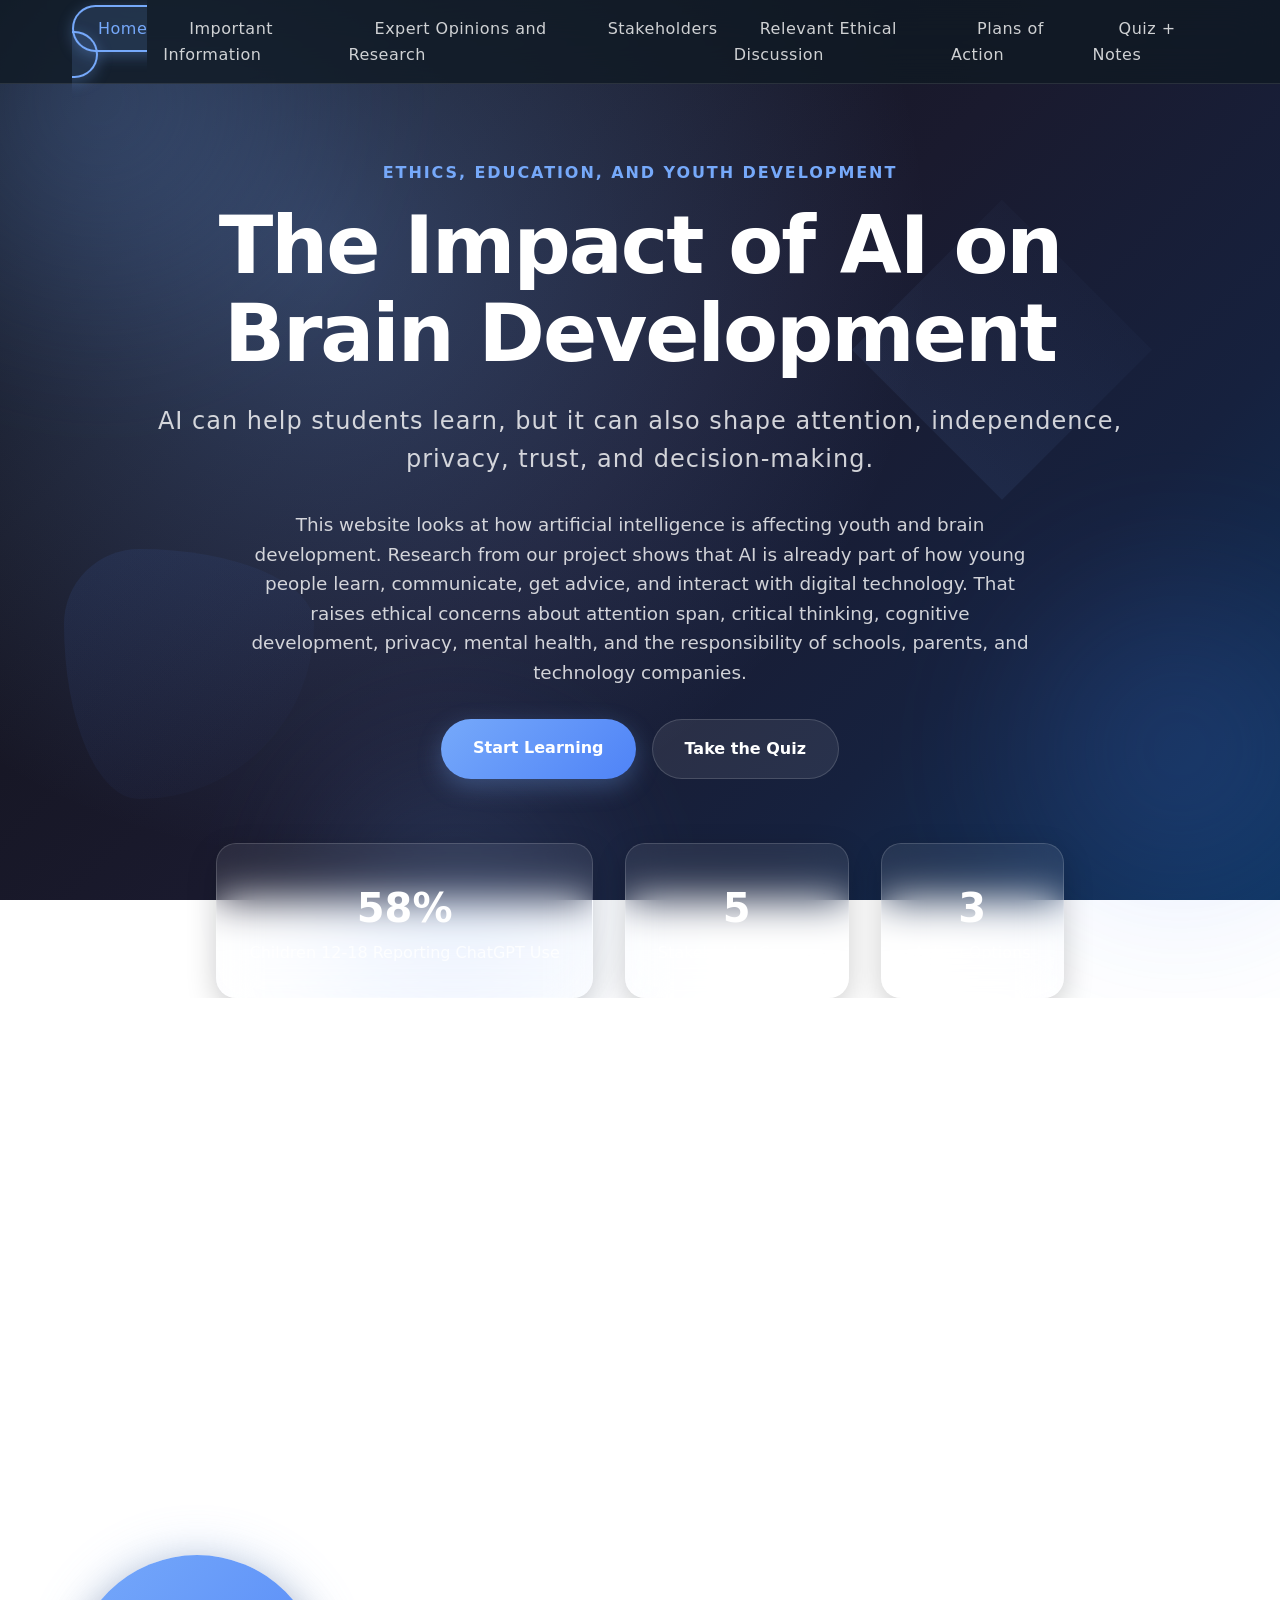
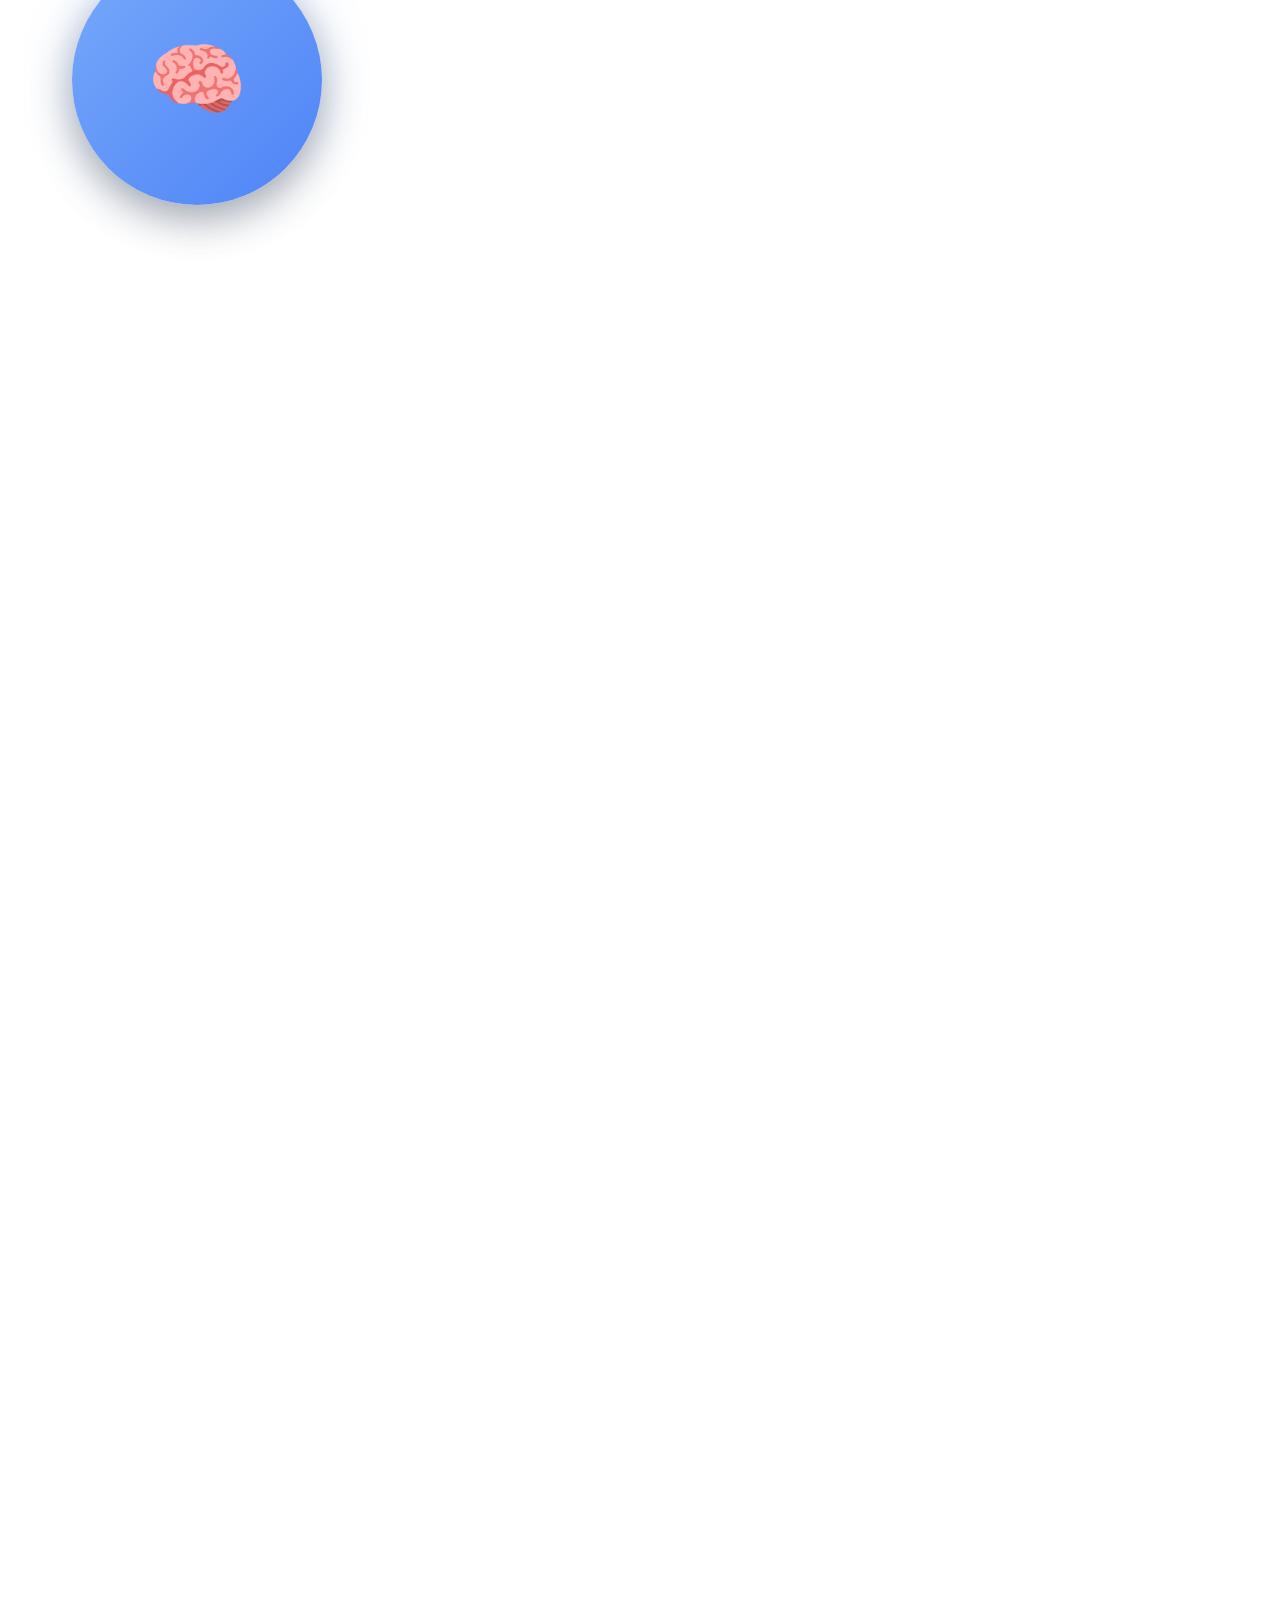
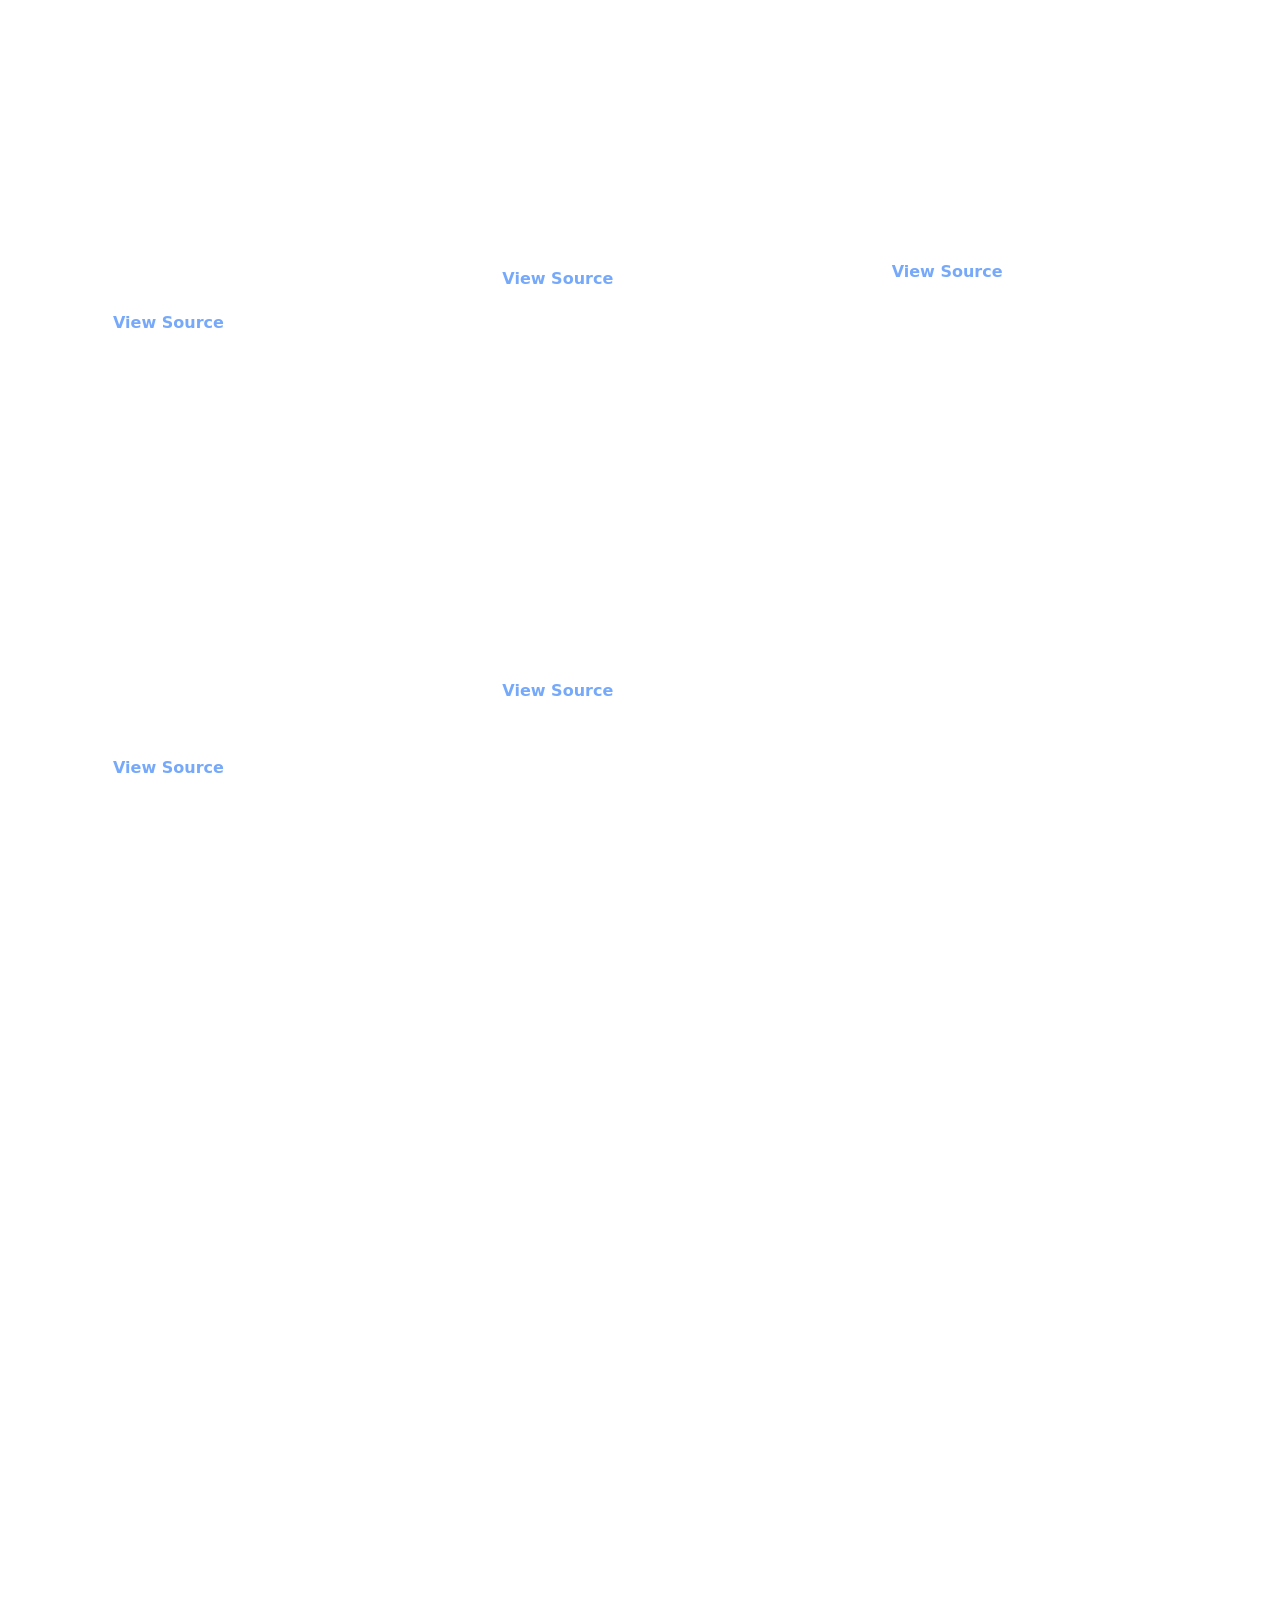
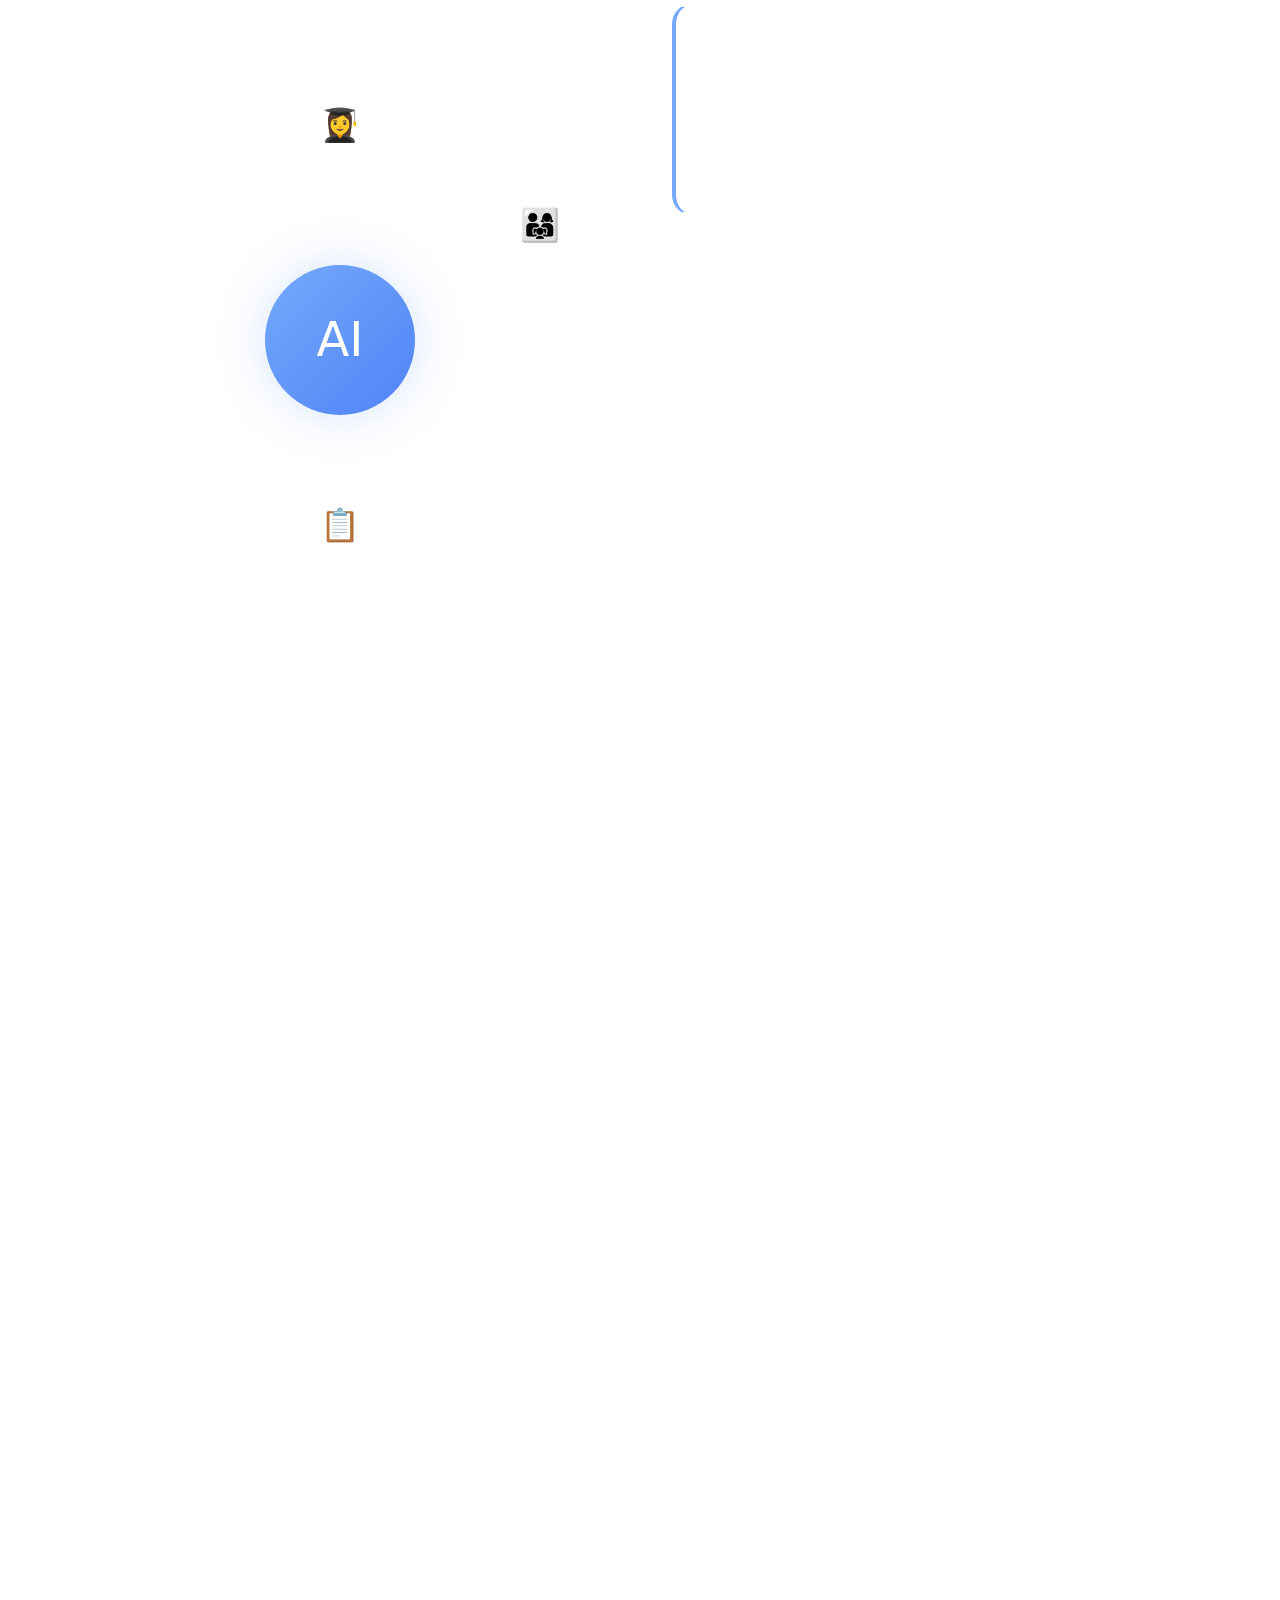
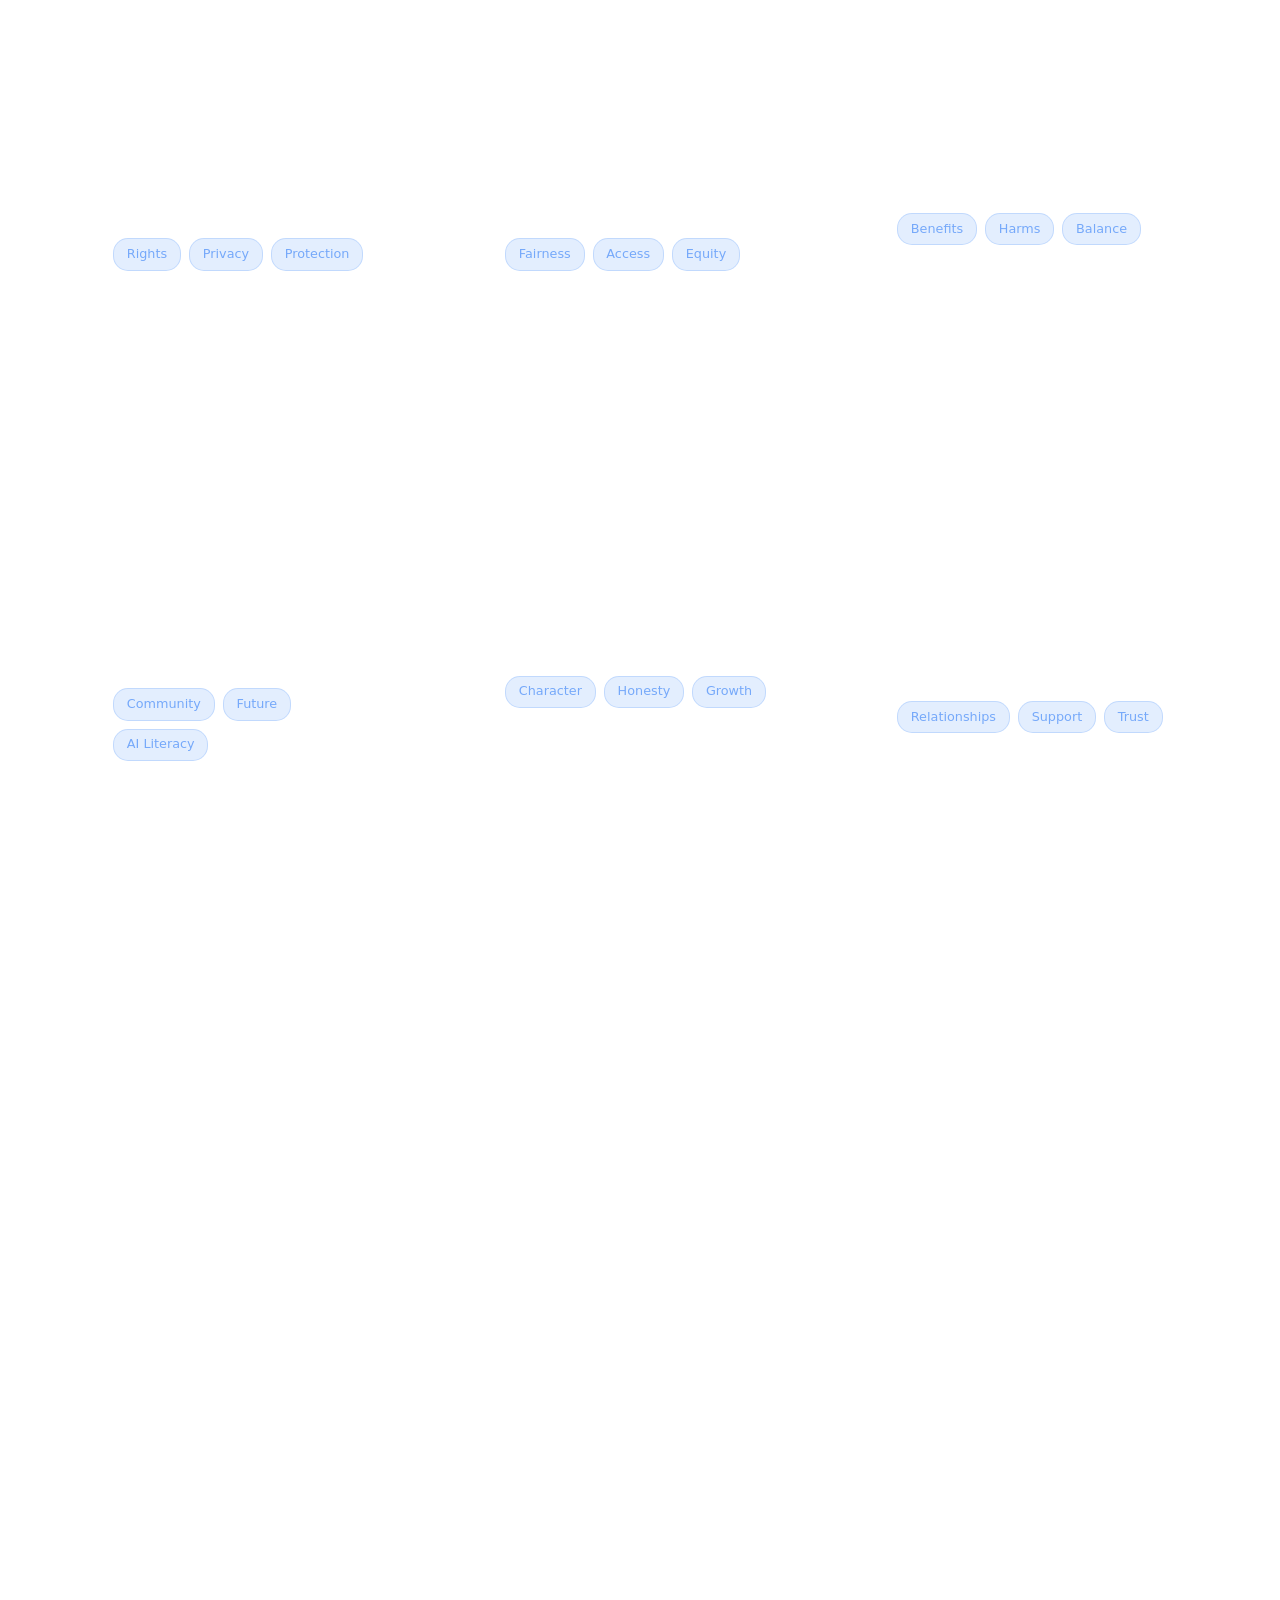
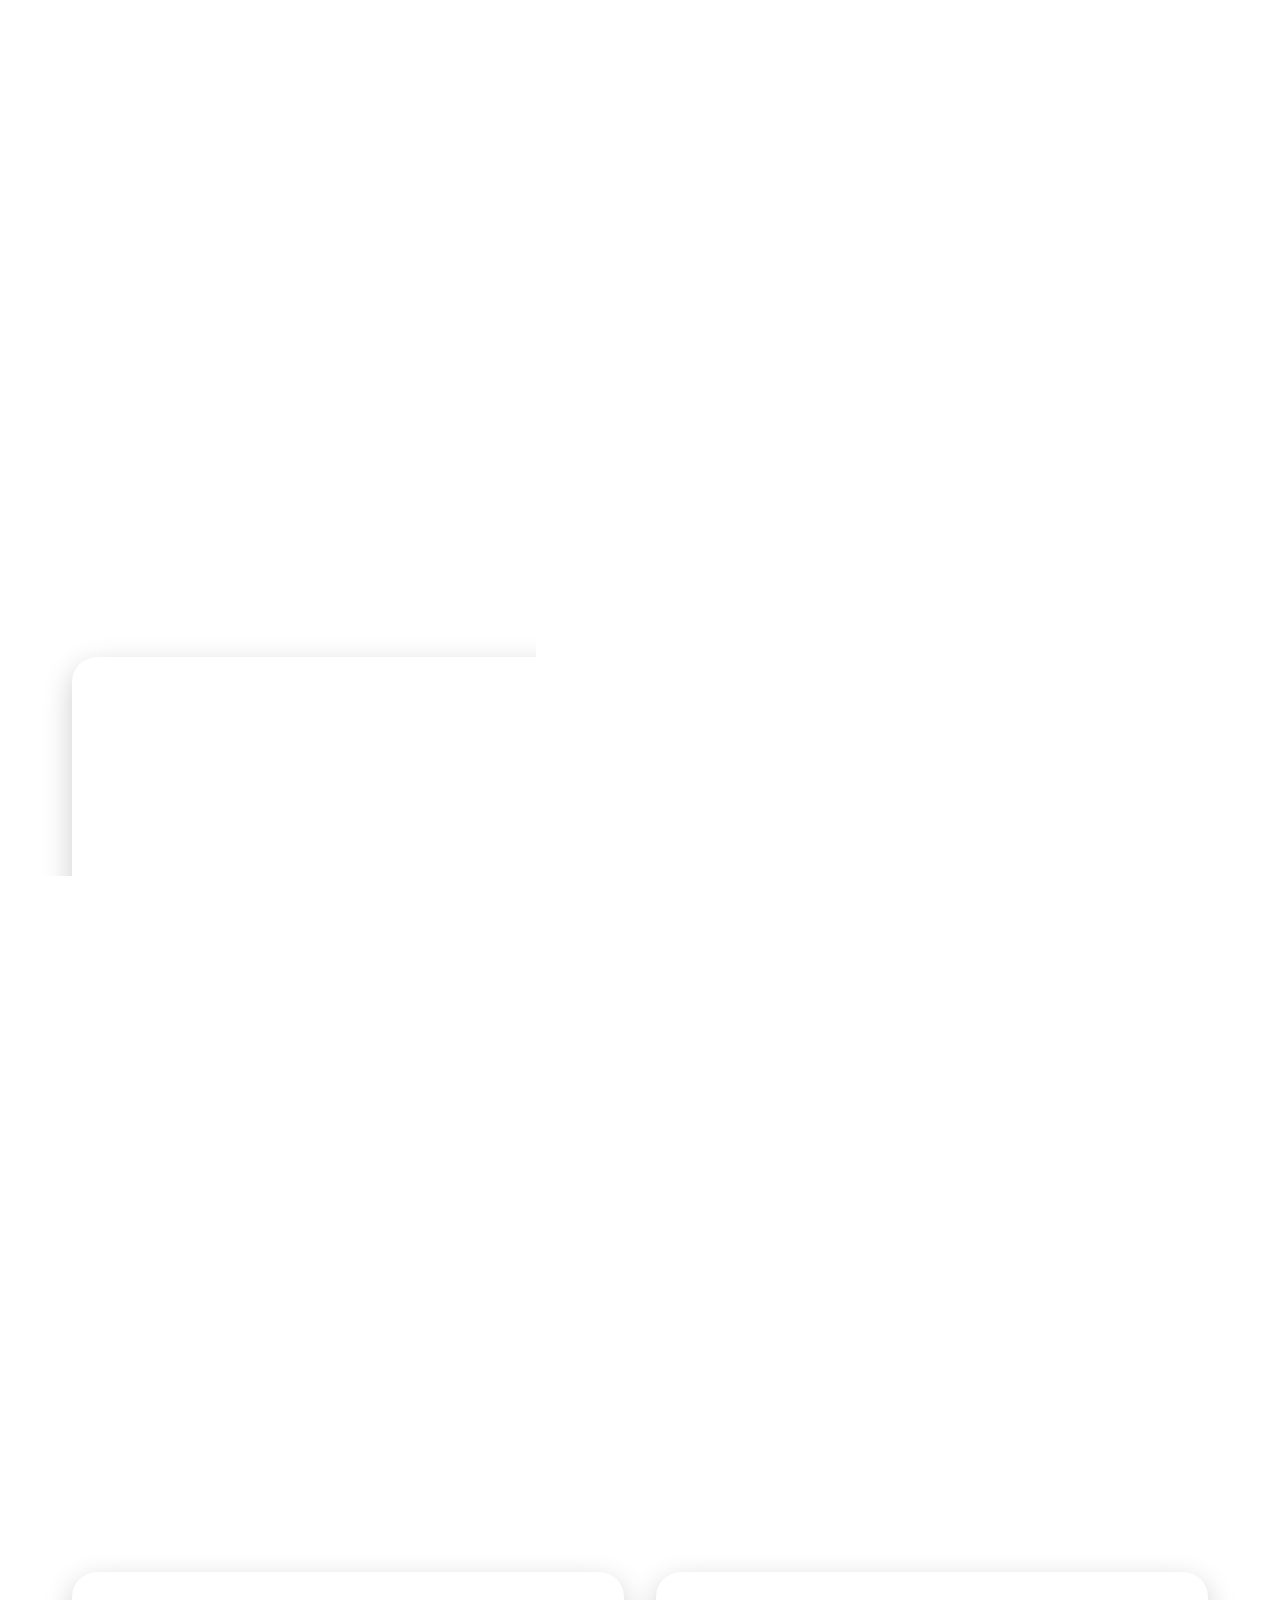
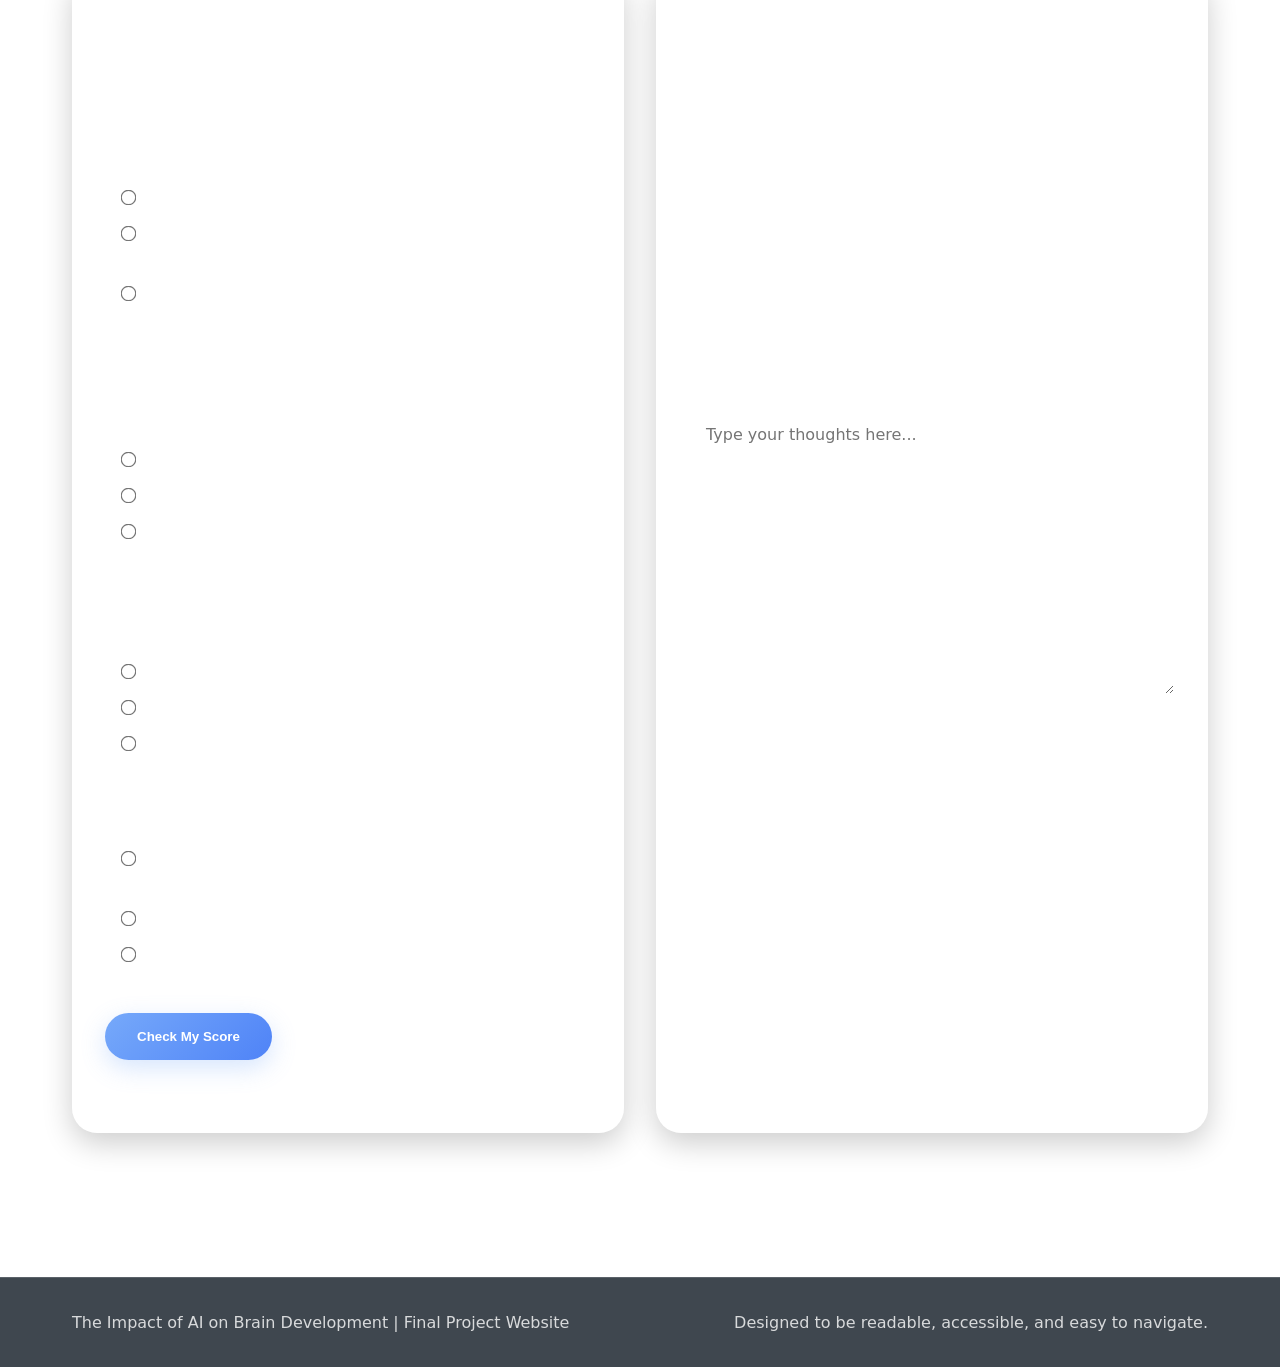
==== index (7).html @ 1d56e47a "Index Updates Changed tab titles and source titles." ====
<!DOCTYPE html>
<html lang="en">
<head>
    <meta charset="UTF-8">
    <meta name="viewport" content="width=device-width, initial-scale=1.0">
    <meta name="description" content="A student ethics website about AI use, youth brain development, stakeholders, and responsible action options.">
    <title>The Impact of AI on Brain Development</title>
    <link rel="stylesheet" href="tooplate-titan-style.css">
</head>

<body>
    <a class="skip-link" href="#main-content">Skip to main content</a>

    <nav id="navbar" aria-label="Main navigation">
        <div class="nav-container">
            <ul class="nav-links">
                <li><a href="#home">Home</a></li>
                <li><a href="#brain">Important Information</a></li>
                <li><a href="#sources">Expert Opinions and Research</a></li>
                <li><a href="#stakeholders">Stakeholders</a></li>
                <li><a href="#ethics">Relevant Ethical Discussion</a></li>
                <li><a href="#actions">Plans of Action</a></li>
                <li><a href="#interactive">Quiz + Notes</a></li>
            </ul>

            <button class="mobile-menu-btn" id="mobileMenuBtn" type="button" aria-label="Open mobile menu" aria-controls="mobileNav" aria-expanded="false">
                <span></span>
                <span></span>
                <span></span>
            </button>
        </div>

        <div class="mobile-nav" id="mobileNav">
            <ul>
                <li><a href="#home">Home</a></li>
                <li><a href="#brain">Importance</a></li>
                <li><a href="#sources">Research</a></li>
                <li><a href="#stakeholders">Stakeholders</a></li>
                <li><a href="#ethics">Ethics</a></li>
                <li><a href="#actions">Actions</a></li>
                <li><a href="#interactive">Quiz + Notes</a></li>
            </ul>
        </div>
    </nav>

    <main id="main-content">
        <section id="home" class="hero">
            <div class="hero-bg-animation" aria-hidden="true">
                <div class="floating-shape shape-1"></div>
                <div class="floating-shape shape-2"></div>
                <div class="floating-shape shape-3"></div>
                <div class="geo-shape geo-1"></div>
                <div class="geo-shape geo-2"></div>
                <div class="particles">
                    <span class="particle"></span>
                    <span class="particle"></span>
                    <span class="particle"></span>
                    <span class="particle"></span>
                    <span class="particle"></span>
                    <span class="particle"></span>
                    <span class="particle"></span>
                    <span class="particle"></span>
                    <span class="particle"></span>
                    <span class="particle"></span>
                </div>
            </div>

            <div class="hero-content">
                <p class="eyebrow">Ethics, education, and youth development</p>
                <h1>The Impact of AI on Brain Development</h1>

                <p class="subtitle">
                    AI can help students learn, but it can also shape attention, independence, privacy, trust, and decision-making.
                </p>

                <p class="hero-copy">
                    This website looks at how artificial intelligence is affecting youth and brain development.
                    Research from our project shows that AI is already part of how young people learn, communicate,
                    get advice, and interact with digital technology. That raises ethical concerns about attention span,
                    critical thinking, cognitive development, privacy, mental health, and the responsibility of schools,
                    parents, and technology companies.
                </p>

                <div class="cta-buttons">
                    <a href="#brain" class="cta-primary">Start Learning</a>
                    <a href="#interactive" class="cta-secondary">Take the Quiz</a>
                </div>

                <div class="stats-section" aria-label="Main focus areas">
                    <div class="stat-card">
                        <span class="stat-number">58%</span>
                        <span class="stat-label">Children 12-18 Reporting ChatGPT Use</span>
                    </div>

                    <div class="stat-card">
                        <span class="stat-number">5</span>
                        <span class="stat-label">Stakeholder Groups</span>
                    </div>

                    <div class="stat-card">
                        <span class="stat-number">3</span>
                        <span class="stat-label">Action Options</span>
                    </div>
                </div>
            </div>
        </section>

        <section id="brain" class="fade-in">
            <div class="container">
                <div class="section-header">
                    <h2 class="section-title">Brain Development and AI Use</h2>
                    <p class="section-subtitle">
                        The issue is not just whether AI is useful. The bigger question is how constant exposure to AI tools,
                        algorithms, and digital technology may change the way young people think, learn, communicate, and solve problems.
                    </p>
                </div>

                <div class="about-content">
                    <div class="about-intro research-intro">
                        <div class="research-circle" aria-hidden="true">🧠</div>

                        <div class="about-text">
                            <h3>Why this topic matters right now</h3>

                            <p>
                                Young people are using AI for homework help, writing support, studying, brainstorming,
                                entertainment, and even personal advice. One research point from our project showed that
                                children ages 12-18 reported using ChatGPT at a higher rate than parents, and many children
                                reported hiding their AI use from parents or teachers.
                            </p>

                            <p>
                                This matters because youth are still developing skills like attention, judgment, critical thinking,
                                emotional regulation, and independent problem-solving. If AI becomes the first answer to every
                                difficult task, students may lose chances to practice those skills on their own.
                            </p>
                        </div>
                    </div>

                    <div class="about-cards">
                        <article class="about-card">
                            <h4>Personalized Learning</h4>
                            <p>
                                AI can help students by explaining difficult concepts, adapting to a student's pace,
                                and giving support to students who may not have access to extra tutoring or academic help.
                                This can be especially helpful when AI is used as a support tool instead of a replacement for thinking.
                            </p>
                        </article>

                        <article class="about-card">
                            <h4>Cognitive Offloading</h4>
                            <p>
                                One major concern is cognitive offloading, which means students may let AI do the thinking for them.
                                If students constantly rely on AI for answers, they may weaken their own problem-solving, writing,
                                and reasoning skills.
                            </p>
                        </article>

                        <article class="about-card">
                            <h4>Mental Health Advice</h4>
                            <p>
                                Our research found that some adolescents and young adults are using chatbots for mental health advice.
                                While this can feel helpful, it is risky because AI is not the same as a trained therapist, counselor,
                                parent, or trusted adult.
                            </p>
                        </article>

                        <article class="about-card">
                            <h4>Trust and Misinformation</h4>
                            <p>
                                The Harvard research we looked at raised concerns that children may trust information from robots
                                similarly to how they trust adults. This makes AI literacy important because children need to learn
                                when AI may be wrong, biased, or unreliable.
                            </p>
                        </article>

                        <article class="about-card">
                            <h4>Creativity and Play</h4>
                            <p>
                                AI can also support creativity by helping children generate stories, artwork, music, and software.
                                This can create new ways to learn and play, but it still needs guidance so children remain active creators
                                instead of passive users.
                            </p>
                        </article>

                        <article class="about-card">
                            <h4>Risky or Harmful Content</h4>
                            <p>
                                Generative AI can expose young people to explicit, illegal, misleading, or controversial information.
                                It can also be misused to create fake images or manipulate young people, which raises serious safety concerns.
                            </p>
                        </article>
                    </div>
                </div>
            </div>
        </section>

        <section id="sources" class="fade-in">
            <div class="container">
                <div class="section-header">
                    <h2 class="section-title">Research Behind the Topic</h2>
                    <p class="section-subtitle">
                        These research areas helped shape the whole website. They show that AI has real benefits for young people,
                        but also serious risks involving learning, trust, mental health, privacy, and development.
                    </p>
                </div>
        
                <div class="about-cards">
                    <article class="about-card">
                        <h4>UNICEF</h4>
                        <p>
                            UNICEF helped us think about both the positives and negatives of generative AI for children.
                            The benefits include personalized learning, creativity, accessibility, and possible healthcare support.
                            The risks include explicit content, misinformation, sextortion, privacy issues, and unequal access.
                        </p>
                        <p>
                            <a href="https://www.unicef.org/innocenti/generative-ai-risks-and-opportunities-children" target="_blank" rel="noopener noreferrer">
                                View Source
                            </a>
                        </p>
                    </article>
        
                    <article class="about-card">
                        <h4>Harvard Interview with Ying Xu</h4>
                        <p>
                            This research helped us think about child trust and AI literacy. It raised the concern that children may trust
                            robots and adults in similar ways, which means young people need to be taught how to question AI output.
                        </p>
                        <p>
                            <a href="https://www.gse.harvard.edu/ideas/edcast/24/10/impact-ai-childrens-development" target="_blank" rel="noopener noreferrer">
                                View Source
                            </a>
                        </p>
                    </article>
        
                    <article class="about-card">
                        <h4>School of Public Health</h4>
                        <p>
                            This source focused on adolescents and young adults using chatbots for mental health advice.
                            The issue is not that every interaction is harmful, but that AI advice can be risky when it replaces support
                            from trained professionals or trusted humans.
                        </p>
                        <p>
                            <a href="https://sph.brown.edu/news/2025-11-18/teens-ai-chatbots" target="_blank" rel="noopener noreferrer">
                                View Source
                            </a>
                        </p>
                    </article>
        
                    <article class="about-card">
                        <h4>Public Medical Central</h4>
                        <p>
                            This source helped us organize AI's effects into areas like health information, cognition, mental health,
                            social connection, and nutrition education. It showed that AI can support learning and access, but it can also
                            increase bias, cognitive offloading, inaccurate advice, and unhealthy dependence.
                        </p>
                        <p>
                            <a href="https://pmc.ncbi.nlm.nih.gov/articles/PMC12621494/" target="_blank" rel="noopener noreferrer">
                                View Source
                            </a>
                        </p>
                    </article>
        
                    <article class="about-card">
                        <h4>APA Recommendations</h4>
                        <p>
                            The APA recommendations helped shape our action options. They support healthy boundaries, age-appropriate defaults,
                            transparency, human oversight, reduced persuasive design, and AI literacy for young users.
                        </p>
                        <p>
                            <a href="https://www.apa.org/topics/artificial-intelligence-machine-learning/health-advisory-ai-children-teens" target="_blank" rel="noopener noreferrer">
                                View Source
                            </a>
                        </p>
                    </article>
                </div>
            </div>
        </section>

        <section id="stakeholders" class="fade-in">
            <div class="container">
                <div class="section-header">
                    <h2 class="section-title">Who Is Affected?</h2>
                    <p class="section-subtitle">
                        AI in education and youth life affects more than just students. The choices schools and companies make can change expectations for families,
                        teachers, administrators, and society as a whole.
                    </p>
                </div>

                <div class="skills-container">
                    <div class="skills-wrapper stakeholder-layout">
                        <div class="skills-visual" aria-hidden="true">
                            <div class="skills-circle stakeholder-circle">
                                <div class="skill-node">
                                    <div class="skill-icon">👩‍🎓</div>
                                    <div class="skill-name">Youth</div>
                                </div>

                                <div class="skill-node">
                                    <div class="skill-icon">👨‍👩‍👧</div>
                                    <div class="skill-name">Parents</div>
                                </div>

                                <div class="skill-node">
                                    <div class="skill-icon">🏫</div>
                                    <div class="skill-name">Teachers</div>
                                </div>

                                <div class="skill-node">
                                    <div class="skill-icon">📋</div>
                                    <div class="skill-name">Admins</div>
                                </div>

                                <div class="skill-node">
                                    <div class="skill-icon">💻</div>
                                    <div class="skill-name">Tech</div>
                                </div>

                                <div class="skill-node">
                                    <div class="skill-icon">🌎</div>
                                    <div class="skill-name">Society</div>
                                </div>

                                <div class="skills-center">AI</div>
                            </div>
                        </div>

                        <div class="skills-list">
                            <article class="skill-item">
                                <h4>Youth</h4>
                                <p>
                                    Youth are the direct users of AI tools and chatbots. They may benefit from personalized learning,
                                    creativity tools, accessibility support, and faster help with schoolwork. However, they are also at risk
                                    of shorter attention spans, weaker critical thinking, overreliance, privacy issues, and exposure to harmful content.
                                </p>
                            </article>

                            <article class="skill-item">
                                <h4>Parents and Guardians</h4>
                                <p>
                                    Parents are affected because they may not know how much their children are using AI or whether it is helping
                                    or hurting their learning. The research also points out that some children hide AI use from adults, which can
                                    create distrust between students, parents, and teachers.
                                </p>
                            </article>

                            <article class="skill-item">
                                <h4>Teachers</h4>
                                <p>
                                    Teachers now have to decide whether submitted work came from a student or from AI. This can create distrust
                                    in the classroom. At the same time, teachers may also use AI to create class materials, which raises questions
                                    about accuracy, fairness, and how AI should be used in education.
                                </p>
                            </article>

                            <article class="skill-item">
                                <h4>School Administrators</h4>
                                <p>
                                    Administrators must decide whether AI should be allowed, limited, or restricted. Their policies affect students,
                                    teachers, parents, and school culture. They also have to think about fairness, academic honesty, blocked websites,
                                    and whether students are being prepared for a future where AI is common.
                                </p>
                            </article>

                            <article class="skill-item">
                                <h4>Technology Companies</h4>
                                <p>
                                    Tech companies create the AI tools, algorithms, and chatbots that young people use. Our research raises concerns
                                    about persuasive design, privacy, built-in bias, and whether companies are doing enough to protect young users
                                    instead of focusing mainly on profit and engagement.
                                </p>
                            </article>
                        </div>
                    </div>
                </div>
            </div>
        </section>

        <section id="ethics" class="fade-in">
            <div class="container">
                <div class="section-header">
                    <h2 class="section-title">The Ethical Issues</h2>
                    <p class="section-subtitle">
                        The ethical issue is that AI systems are becoming a major part of how young people learn,
                        communicate, and make decisions. This raises questions about responsibility, fairness,
                        privacy, long-term development, and how tech companies design tools for youth.
                    </p>
                </div>

                <div class="portfolio-grid ethics-grid">
                    <article class="portfolio-card text-card">
                        <div class="portfolio-content">
                            <h3 class="portfolio-title">Rights Lens</h3>
                            <p class="portfolio-description">
                                Youth have an interest in accessing useful technology, but they also have a right to privacy,
                                safety, and protection from tools they may not fully understand. This matters when students share
                                personal information with AI tools or use chatbots for sensitive advice.
                            </p>
                            <div class="portfolio-tags">
                                <span class="tag">Rights</span>
                                <span class="tag">Privacy</span>
                                <span class="tag">Protection</span>
                            </div>
                        </div>
                    </article>

                    <article class="portfolio-card text-card">
                        <div class="portfolio-content">
                            <h3 class="portfolio-title">Justice Lens</h3>
                            <p class="portfolio-description">
                                AI access is not equal for every student. Some students may benefit from AI tools, while others may be harmed
                                by bias, misinformation, or unequal access. Schools need policies that are fair for students with different
                                resources and support systems.
                            </p>
                            <div class="portfolio-tags">
                                <span class="tag">Fairness</span>
                                <span class="tag">Access</span>
                                <span class="tag">Equity</span>
                            </div>
                        </div>
                    </article>

                    <article class="portfolio-card text-card">
                        <div class="portfolio-content">
                            <h3 class="portfolio-title">Utilitarian Lens</h3>
                            <p class="portfolio-description">
                                This lens asks which option creates the most good and the least harm for the greatest number of people.
                                Limited AI access may create the best balance because students can still benefit from AI while schools and families reduce risks.
                            </p>
                            <div class="portfolio-tags">
                                <span class="tag">Benefits</span>
                                <span class="tag">Harms</span>
                                <span class="tag">Balance</span>
                            </div>
                        </div>
                    </article>

                    <article class="portfolio-card text-card">
                        <div class="portfolio-content">
                            <h3 class="portfolio-title">Communitarian Lens</h3>
                            <p class="portfolio-description">
                                This lens focuses on what best serves the community as a whole. Since AI is becoming part of society,
                                students may need guided access so they can learn how to use it responsibly instead of being completely cut off.
                            </p>
                            <div class="portfolio-tags">
                                <span class="tag">Community</span>
                                <span class="tag">Future</span>
                                <span class="tag">AI Literacy</span>
                            </div>
                        </div>
                    </article>

                    <article class="portfolio-card text-card">
                        <div class="portfolio-content">
                            <h3 class="portfolio-title">Virtue Lens</h3>
                            <p class="portfolio-description">
                                This lens asks what kind of people students are becoming. AI should support curiosity, honesty, patience,
                                and independence instead of encouraging shortcuts, shallow thinking, or dishonest schoolwork.
                            </p>
                            <div class="portfolio-tags">
                                <span class="tag">Character</span>
                                <span class="tag">Honesty</span>
                                <span class="tag">Growth</span>
                            </div>
                        </div>
                    </article>

                    <article class="portfolio-card text-card">
                        <div class="portfolio-content">
                            <h3 class="portfolio-title">Care Ethics Lens</h3>
                            <p class="portfolio-description">
                                Care ethics focuses on relationships and responsibility. Schools, parents, and companies should consider how AI affects trust,
                                support, and the emotional needs of young people, especially when chatbots are used for personal or mental health advice.
                            </p>
                            <div class="portfolio-tags">
                                <span class="tag">Relationships</span>
                                <span class="tag">Support</span>
                                <span class="tag">Trust</span>
                            </div>
                        </div>
                    </article>
                </div>
            </div>
        </section>

        <section id="actions" class="fade-in">
            <div class="container">
                <div class="section-header">
                    <h2 class="section-title">Options for Action</h2>
                    <p class="section-subtitle">
                        There is not one perfect answer to how youth should use AI. Our project looks at three possible options:
                        full access, limited access, and restriction in school settings. Each option has benefits, risks, and different
                        impacts on students, parents, teachers, administrators, and tech companies.
                    </p>
                </div>

                <div class="action-card-grid">
                    <article class="mini-action-card">
                        <div class="mini-action-icon">🌐</div>
                        <h3>Option 1: Full Access to AI</h3>
                        <p>
                            One option is to allow youth to have full access to AI technologies and future AI advancements.
                            This option recognizes that the world is changing and that young people will need to understand AI,
                            machine learning, and digital tools to participate in future education and work.
                        </p>

                        <p>
                            The main benefit is that students can become more familiar with AI and learn how to use it early.
                            This connects to a communitarian lens because it could serve the community by preparing youth for a society
                            where AI is already becoming normal.
                        </p>

                        <p>
                            The downside is that full access could increase overreliance, weaken critical thinking, shorten attention spans,
                            create more privacy concerns, and make it harder for teachers to know what work came from the student.
                        </p>
                    </article>

                    <article class="mini-action-card">
                        <div class="mini-action-icon">⚖️</div>
                        <h3>Option 2: Limited Access to AI</h3>
                        <p>
                            A second option is to give youth limited access to AI. This means students would still be allowed to use AI,
                            but with rules, supervision, age-appropriate defaults, and boundaries depending on the task.
                        </p>

                        <p>
                            This option tries to balance the rights and interests of multiple groups. Students still get access to helpful
                            learning tools, while parents, teachers, and school administrators get more control over how AI is used.
                        </p>

                        <p>
                            This fits a utilitarian lens because it tries to create the greatest good for the most stakeholders.
                            The main challenge is that limited access can be hard to enforce, and not all families or schools have the same resources.
                        </p>
                    </article>

                    <article class="mini-action-card">
                        <div class="mini-action-icon">🚫</div>
                        <h3>Option 3: Restrict AI in Schools</h3>
                        <p>
                            A third option is to restrict youth from using AI in school settings. Schools could do this through district policies,
                            blocked websites, software restrictions, and assignment rules that require students to complete work without AI.
                        </p>

                        <p>
                            The benefit is that this could protect students from overusing AI and help preserve independent thinking,
                            writing skills, and problem-solving. It could also make it easier for teachers to evaluate student work honestly.
                        </p>

                        <p>
                            The downside is that this option may not fully respect students' access to technology, and it would not stop AI use at home.
                            It could also leave students less prepared for a future where AI literacy matters.
                        </p>
                    </article>
                </div>

                <div class="discussion-box">
                    <h3>Discussion Questions</h3>
                    <ol>
                        <li>Do you think AI will be a problem in the future for future generations?</li>
                        <li>How can we change school policies to engage students?</li>
                        <li>Will school administrations be held accountable, or will students and children be held accountable when it comes to worse or better test scores?</li>
                        <li>How is AI changing how young people understand the credibility and authenticity of online information?</li>
                        <li>How can parents help children understand that their academics and learning matter, instead of just using AI for everything?</li>
                    </ol>
                </div>
            </div>
        </section>

        <section id="interactive" class="fade-in">
            <div class="container">
                <div class="section-header">
                    <h2 class="section-title">Interactive Quiz and Reflection Notes</h2>
                    <p class="section-subtitle">
                        Use this section to check your understanding of the research and write down what you think schools,
                        families, and technology companies should do about youth AI use.
                    </p>
                </div>

                <div class="interactive-grid">
                    <div class="interactive-card" aria-labelledby="quiz-heading">
                        <h3 id="quiz-heading">Quick Quiz</h3>
                        <p>Answer these questions based on the website.</p>

                        <form id="aiQuiz">
                            <fieldset>
                                <legend>1. What is one concern about youth using AI often?</legend>

                                <label>
                                    <input type="radio" name="q1" value="wrong">
                                    AI always makes students better writers.
                                </label>

                                <label>
                                    <input type="radio" name="q1" value="correct">
                                    Students may rely on AI instead of practicing critical thinking.
                                </label>

                                <label>
                                    <input type="radio" name="q1" value="wrong">
                                    AI only affects adults.
                                </label>
                            </fieldset>

                            <fieldset>
                                <legend>2. Which stakeholder has to deal with grading, cheating concerns, and AI-generated schoolwork?</legend>

                                <label>
                                    <input type="radio" name="q2" value="wrong">
                                    Only technology companies
                                </label>

                                <label>
                                    <input type="radio" name="q2" value="correct">
                                    Teachers
                                </label>

                                <label>
                                    <input type="radio" name="q2" value="wrong">
                                    Only parents
                                </label>
                            </fieldset>

                            <fieldset>
                                <legend>3. Which action option tries to balance student access with rules and supervision?</legend>

                                <label>
                                    <input type="radio" name="q3" value="wrong">
                                    Full access with no limits
                                </label>

                                <label>
                                    <input type="radio" name="q3" value="correct">
                                    Limited access to AI
                                </label>

                                <label>
                                    <input type="radio" name="q3" value="wrong">
                                    Ignoring AI completely
                                </label>
                            </fieldset>

                            <fieldset>
                                <legend>4. Why is AI literacy important for children?</legend>

                                <label>
                                    <input type="radio" name="q4" value="correct">
                                    It helps children understand that AI can be wrong, biased, or unreliable.
                                </label>

                                <label>
                                    <input type="radio" name="q4" value="wrong">
                                    It teaches children to trust every AI answer.
                                </label>

                                <label>
                                    <input type="radio" name="q4" value="wrong">
                                    It removes the need for teachers and parents.
                                </label>
                            </fieldset>

                            <button class="cta-primary quiz-button" type="submit">Check My Score</button>
                        </form>

                        <p id="quizResult" class="quiz-result" role="status" aria-live="polite"></p>
                    </div>

                    <div class="interactive-card" aria-labelledby="notes-heading">
                        <h3 id="notes-heading">Reflection Notepad</h3>
                        <p>Write a quick response to one of these questions:</p>

                        <ul class="question-list">
                            <li>Should schools fully allow, limit, or restrict AI use?</li>
                            <li>How can students use AI without losing independence?</li>
                            <li>What responsibility do tech companies have toward young users?</li>
                            <li>How can parents help children understand that learning matters?</li>
                            <li>How is AI changing how young people judge credibility and authenticity online?</li>
                        </ul>

                        <label class="note-label" for="reflectionNotes">Your notes</label>
                        <textarea id="reflectionNotes" rows="10" placeholder="Type your thoughts here..."></textarea>

                        <div class="note-actions">
                            <button class="cta-secondary" id="saveNotes" type="button">Save Notes</button>
                            <button class="cta-secondary" id="clearNotes" type="button">Clear</button>
                        </div>

                        <p id="notesStatus" class="quiz-result" role="status" aria-live="polite"></p>
                    </div>
                </div>
            </div>
        </section>
    </main>

    <footer class="site-footer">
        <div class="container footer-bottom">
            <p>The Impact of AI on Brain Development | Final Project Website</p>
            <p>Designed to be readable, accessible, and easy to navigate.</p>
        </div>
    </footer>

    <script src="tooplate-titan-script.js"></script>
</body>
</html>
---- tooplate-titan-style.css ----
@charset "utf-8";
/* CSS Document 

Tooplate 2147 Titan Folio

https://www.tooplate.com/view/2147-titan-folio

*/

* {
    margin: 0;
    padding: 0;
    box-sizing: border-box;
}

:root {
    --glass-bg: rgba(255, 255, 255, 0.08);
    --glass-border: rgba(255, 255, 255, 0.15);
    --accent-blue: #76a9fa;
    --accent-blue-dark: #4f83f7;
    --accent-glow: rgba(118, 169, 250, 0.3);
    --text-primary: #ffffff;
    --text-secondary: rgba(255, 255, 255, 0.8);
    --text-tertiary: rgba(255, 255, 255, 0.6);
}

body {
    font-family: 'Segoe UI', system-ui, -apple-system, sans-serif;
    background: linear-gradient(135deg, #0a0a0f 0%, #151520 25%, #1a1a2e 50%, #16213e 75%, #0f3460 100%);
    background-attachment: fixed;
    color: var(--text-primary);
    overflow-x: hidden;
    min-height: 100vh;
    line-height: 1.6;
}

p a {
	color: #FFF;
}

/* Container */
.container {
    max-width: 1200px;
    margin: 0 auto;
    padding: 0 2rem;
}

/* Navigation */
nav {
    position: fixed;
    top: 0;
    width: 100%;
    z-index: 1000;
    padding: 1rem 0;
    transition: all 0.3s ease;
    background: rgba(15, 25, 35, 0.8);
    backdrop-filter: blur(20px);
    -webkit-backdrop-filter: blur(20px);
    border-bottom: 1px solid rgba(255, 255, 255, 0.1);
}

nav.scrolled {
    background: rgba(15, 25, 35, 0.95);
    box-shadow: 0 4px 30px rgba(0, 0, 0, 0.3);
}

.nav-container {
    max-width: 1200px;
    margin: 0 auto;
    display: flex;
    justify-content: space-between;
    align-items: center;
    padding: 0 2rem;
    flex-wrap: wrap;
    gap: 1rem;
}

@media (max-width: 1000px) {
    .nav-container {
        justify-content: center;
        flex-direction: column;
        gap: 1.5rem;
        padding: 1rem 2rem;
    }
    
    .logo {
        order: 1;
    }
    
    .nav-links {
        order: 2;
        flex-wrap: wrap;
        justify-content: center;
    }
    
    .mobile-menu-btn {
        display: none !important;
    }
    
    .hero {
        padding-top: 240px;
    }
}

@media (max-width: 880px) {
    .hero {
        padding-top: 160px;
    }
}

.logo {
    display: flex;
    align-items: center;
    gap: 0.5rem;
    text-decoration: none;
    color: inherit;
}

.logo-icon {
    width: 40px;
    height: 40px;
    background: linear-gradient(135deg, var(--accent-blue), var(--accent-blue-dark));
    border-radius: 10px;
    display: flex;
    align-items: center;
    justify-content: center;
    box-shadow: 0 4px 12px var(--accent-glow);
    font-size: 1.2rem;
}

.logo-text {
    font-size: 1.8rem;
    font-weight: 700;
    color: var(--text-primary);
    letter-spacing: -0.5px;
}

.nav-links {
    display: flex;
    list-style: none;
    gap: 1rem;
}

.nav-links a {
    color: var(--text-secondary);
    text-decoration: none;
    padding: 0.75rem 1.5rem;
    border-radius: 50px;
    transition: all 0.3s ease;
    font-weight: 500;
    letter-spacing: 0.5px;
    position: relative;
    border: 2px solid transparent;
}

.nav-links a::after {
    content: '';
    position: absolute;
    bottom: -5px;
    left: 50%;
    width: 0;
    height: 2px;
    background: var(--accent-blue);
    transition: all 0.3s ease;
    transform: translateX(-50%);
}

.nav-links a:hover {
    color: var(--accent-blue);
    border-color: var(--accent-blue);
    transform: translateY(-2px);
    background: rgba(118, 169, 250, 0.1);
}

.nav-links a:hover::after {
    width: 60%;
}

.nav-links a.active {
    color: var(--accent-blue);
    background: rgba(118, 169, 250, 0.15);
    border-color: var(--accent-blue);
    box-shadow: 0 4px 15px var(--accent-glow);
}

/* Mobile menu */
.mobile-menu-btn {
    display: none;
    flex-direction: column;
    cursor: pointer;
    gap: 4px;
    padding: 0.5rem;
}

.mobile-menu-btn span {
    width: 25px;
    height: 3px;
    background: var(--text-primary);
    border-radius: 2px;
    transition: all 0.3s ease;
}

.mobile-menu-btn.active span:nth-child(1) {
    transform: rotate(45deg) translate(6px, 6px);
}

.mobile-menu-btn.active span:nth-child(2) {
    opacity: 0;
}

.mobile-menu-btn.active span:nth-child(3) {
    transform: rotate(-45deg) translate(6px, -6px);
}

.mobile-nav {
    position: fixed;
    top: 80px;
    left: 0;
    width: 100%;
    background: rgba(15, 25, 35, 0.95);
    backdrop-filter: blur(30px);
    -webkit-backdrop-filter: blur(30px);
    transform: translateY(-100%);
    transition: transform 0.3s ease;
    border-bottom: 1px solid rgba(255, 255, 255, 0.1);
    opacity: 0;
    pointer-events: none;
}

.mobile-nav.active {
    transform: translateY(0);
    opacity: 1;
    pointer-events: auto;
}

.mobile-nav ul {
    list-style: none;
    padding: 2rem;
    display: flex;
    flex-direction: column;
    gap: 1rem;
}

.mobile-nav a {
    color: var(--text-secondary);
    text-decoration: none;
    padding: 1rem;
    border-radius: 15px;
    transition: all 0.3s ease;
    text-align: center;
    font-weight: 500;
    display: block;
    position: relative;
    border: 2px solid transparent;
}

.mobile-nav a:hover {
    color: var(--accent-blue);
    background: rgba(118, 169, 250, 0.1);
    border-color: var(--accent-blue);
}

.mobile-nav a.active {
    color: var(--accent-blue);
    background: rgba(118, 169, 250, 0.15);
    border-color: var(--accent-blue);
}

/* Section styling */
section {
    padding: 5rem 0;
    position: relative;
}

.section-header {
    text-align: center;
    margin-top: 4rem;
    margin-bottom: 4rem;
}

.section-title {
    font-size: clamp(2rem, 5vw, 3.5rem);
    font-weight: 700;
    margin-bottom: 1rem;
    color: var(--text-primary);
    letter-spacing: -1px;
}

.section-subtitle {
    font-size: 1.2rem;
    color: var(--text-secondary);
    max-width: 600px;
    margin: 0 auto;
}

/* Hero section */
.hero {
    min-height: 100vh;
    display: flex;
    align-items: center;
    justify-content: center;
    padding: 160px 2rem 0;
    position: relative;
    overflow: hidden;
}

/* Animated background elements */
.hero-bg-animation {
    position: absolute;
    top: 0;
    left: 0;
    right: 0;
    bottom: 0;
    overflow: hidden;
    z-index: 1;
}

.floating-shape {
    position: absolute;
    border-radius: 50%;
    filter: blur(60px);
    opacity: 0.6;
    animation: float 25s infinite ease-in-out;
}

.shape-1 {
    width: 600px;
    height: 600px;
    background: radial-gradient(circle, rgba(118, 169, 250, 0.4) 0%, transparent 70%);
    top: -200px;
    left: -200px;
    animation-delay: 0s;
}

.shape-2 {
    width: 500px;
    height: 500px;
    background: radial-gradient(circle, rgba(79, 131, 247, 0.3) 0%, transparent 70%);
    top: 50%;
    right: -150px;
    animation-delay: 7s;
}

.shape-3 {
    width: 400px;
    height: 400px;
    background: radial-gradient(circle, rgba(118, 169, 250, 0.35) 0%, transparent 70%);
    bottom: -100px;
    left: 20%;
    animation-delay: 14s;
}

/* Geometric shapes */
.geo-shape {
    position: absolute;
    opacity: 0.1;
    animation: rotate-float 30s infinite linear;
}

.geo-1 {
    width: 300px;
    height: 300px;
    top: 20%;
    right: 10%;
    background: linear-gradient(45deg, var(--accent-blue) 0%, transparent 100%);
    clip-path: polygon(50% 0%, 100% 50%, 50% 100%, 0% 50%);
}

.geo-2 {
    width: 250px;
    height: 250px;
    bottom: 20%;
    left: 5%;
    background: linear-gradient(135deg, var(--accent-blue-dark) 0%, transparent 100%);
    border-radius: 30% 70% 70% 30% / 30% 30% 70% 70%;
    animation-delay: -10s;
}

@keyframes float {
    0%, 100% {
        transform: translate(0, 0) scale(1) rotate(0deg);
    }
    25% {
        transform: translate(100px, -80px) scale(1.1) rotate(90deg);
    }
    50% {
        transform: translate(-60px, 60px) scale(0.9) rotate(180deg);
    }
    75% {
        transform: translate(80px, 100px) scale(1.05) rotate(270deg);
    }
}

@keyframes rotate-float {
    0% {
        transform: rotate(0deg) translateY(0);
    }
    50% {
        transform: rotate(180deg) translateY(-50px);
    }
    100% {
        transform: rotate(360deg) translateY(0);
    }
}

.particles {
    position: absolute;
    top: 0;
    left: 0;
    width: 100%;
    height: 100%;
    overflow: hidden;
}

.particle {
    position: absolute;
    width: 4px;
    height: 4px;
    background: var(--accent-blue);
    border-radius: 50%;
    opacity: 0;
    animation: particle-rise 10s infinite ease-out;
}

@keyframes particle-rise {
    0% {
        opacity: 0;
        transform: translateY(100vh) scale(0);
    }
    10% {
        opacity: 1;
    }
    90% {
        opacity: 1;
    }
    100% {
        opacity: 0;
        transform: translateY(-100px) scale(1);
    }
}

/* Generate multiple particles */
.particle:nth-child(1) { left: 10%; animation-delay: 0s; }
.particle:nth-child(2) { left: 20%; animation-delay: 1s; }
.particle:nth-child(3) { left: 30%; animation-delay: 2s; }
.particle:nth-child(4) { left: 40%; animation-delay: 3s; }
.particle:nth-child(5) { left: 50%; animation-delay: 4s; }
.particle:nth-child(6) { left: 60%; animation-delay: 5s; }
.particle:nth-child(7) { left: 70%; animation-delay: 6s; }
.particle:nth-child(8) { left: 80%; animation-delay: 7s; }
.particle:nth-child(9) { left: 90%; animation-delay: 8s; }
.particle:nth-child(10) { left: 95%; animation-delay: 9s; }

.hero::before {
    content: '';
    position: absolute;
    top: 0;
    left: 0;
    right: 0;
    bottom: 0;
    background: radial-gradient(circle at 25% 25%, var(--accent-glow) 0%, transparent 50%);
    animation: hero-glow 8s ease-in-out infinite;
    z-index: 1;
}

@keyframes hero-glow {
    0%, 100% { 
        transform: scale(1) rotate(0deg);
        opacity: 0.7;
    }
    50% { 
        transform: scale(1.1) rotate(2deg);
        opacity: 1;
    }
}

.hero-content {
    position: relative;
    z-index: 2;
    display: flex;
    flex-direction: column;
    align-items: center;
    text-align: center;
    max-width: 1000px;
    margin: 0 auto;
}

.hero h1 {
    font-size: clamp(2.5rem, 8vw, 5rem);
    font-weight: 800;
    margin-bottom: 1.5rem;
    color: var(--text-primary);
    line-height: 1.1;
    letter-spacing: -2px;
    animation: slideInUp 1s ease-out;
}

.hero .subtitle {
    font-size: 1.5rem;
    margin-bottom: 2rem;
    color: var(--text-secondary);
    font-weight: 300;
    letter-spacing: 1px;
    animation: slideInUp 1s ease-out 0.3s both;
}

.cta-buttons {
    display: flex;
    gap: 1rem;
    flex-wrap: wrap;
    justify-content: center;
    margin-top: 2rem;
    animation: slideInUp 1s ease-out 0.6s both;
}

.cta-primary, .cta-secondary {
    padding: 1rem 2rem;
    border-radius: 50px;
    text-decoration: none;
    font-weight: 600;
    transition: all 0.3s ease;
    position: relative;
    overflow: hidden;
    display: inline-block;
}

.cta-primary {
    background: linear-gradient(135deg, var(--accent-blue), var(--accent-blue-dark));
    color: white;
    box-shadow: 0 8px 25px var(--accent-glow);
}

.cta-primary:hover {
    transform: translateY(-3px);
    box-shadow: 0 12px 35px var(--accent-glow);
}

.cta-secondary {
    background: var(--glass-bg);
    backdrop-filter: blur(20px);
    -webkit-backdrop-filter: blur(20px);
    border: 1px solid var(--glass-border);
    color: white;
}

.cta-secondary:hover {
    background: rgba(255, 255, 255, 0.12);
    transform: translateY(-3px);
}

@keyframes slideInUp {
    from {
        opacity: 0;
        transform: translateY(50px);
    }
    to {
        opacity: 1;
        transform: translateY(0);
    }
}

/* Stats */
.stats-section {
    display: flex;
    justify-content: center;
    gap: 2rem;
    margin-top: 4rem;
    flex-wrap: wrap;
}

.stat-card {
    background: var(--glass-bg);
    backdrop-filter: blur(20px);
    -webkit-backdrop-filter: blur(20px);
    border: 1px solid var(--glass-border);
    border-radius: 20px;
    padding: 2rem;
    text-align: center;
    min-width: 150px;
    box-shadow: 0 10px 30px rgba(0, 0, 0, 0.2);
    transition: all 0.3s ease;
}

.stat-card:hover {
    transform: translateY(-5px);
    box-shadow: 0 15px 40px rgba(0, 0, 0, 0.3);
}

.stat-number {
    font-size: 2.5rem;
    font-weight: 700;
    color: var(--text-primary);
    display: block;
}

.stat-label {
    font-size: 1rem;
    color: var(--text-secondary);
    margin-top: 0.5rem;
}

/* About section */
.about-content {
    display: flex;
    flex-direction: column;
    gap: 3rem;
    margin-top: 3rem;
}

.about-intro {
    display: flex;
    align-items: center;
    gap: 3rem;
    flex-wrap: wrap;
    justify-content: center;
}

.about-image {
    width: 250px;
    height: 250px;
    border-radius: 50%;
    background-image: url('images/about-profile.jpg');
    background-size: cover;
    background-position: center;
    box-shadow: 0 15px 40px rgba(0, 0, 0, 0.3);
    position: relative;
    overflow: hidden;
    flex-shrink: 0;
    border: 4px solid var(--glass-border);
}

.about-image::before {
    content: '';
    position: absolute;
    top: 0;
    left: 0;
    right: 0;
    bottom: 0;
    background: linear-gradient(135deg, rgba(118, 169, 250, 0.2) 0%, transparent 100%);
    opacity: 0;
    transition: opacity 0.3s ease;
}

.about-image:hover::before {
    opacity: 1;
}

.about-image::after {
    content: '';
    position: absolute;
    top: -50%;
    left: -50%;
    width: 200%;
    height: 200%;
    background: conic-gradient(from 0deg, 
        transparent 0deg,
        rgba(255,255,255,0.1) 90deg,
        transparent 180deg,
        rgba(255,255,255,0.05) 270deg,
        transparent 360deg);
    animation: spin 4s linear infinite;
}

@keyframes spin {
    0% { transform: rotate(0deg); }
    100% { transform: rotate(360deg); }
}

.about-text {
    flex: 1;
    min-width: 300px;
}

.about-text h3 {
    font-size: 2rem;
    margin-bottom: 1rem;
    color: var(--text-primary);
}

.about-text p {
    font-size: 1.1rem;
    color: var(--text-secondary);
    margin-bottom: 1.5rem;
}

.about-cards {
    display: grid;
    grid-template-columns: repeat(auto-fit, minmax(300px, 1fr));
    gap: 2rem;
}

.about-card {
    background: var(--glass-bg);
    backdrop-filter: blur(25px);
    -webkit-backdrop-filter: blur(25px);
    border: 1px solid var(--glass-border);
    border-radius: 25px;
    padding: 2.5rem;
    transition: all 0.4s ease;
    position: relative;
    overflow: hidden;
}

.about-card::before {
    content: '';
    position: absolute;
    top: 0;
    left: -100%;
    width: 100%;
    height: 100%;
    background: linear-gradient(90deg, 
        transparent 0%, 
        rgba(255,255,255,0.08) 50%, 
        transparent 100%);
    transition: left 0.6s ease;
}

.about-card:hover::before {
    left: 100%;
}

.about-card:hover {
    transform: translateY(-10px);
    box-shadow: 0 20px 60px rgba(0, 0, 0, 0.3);
}

.about-card h4 {
    font-size: 1.3rem;
    margin-bottom: 1rem;
    color: var(--text-primary);
}

.about-card p {
    color: var(--text-secondary);
}

/* Skills section */
.skills-container {
    position: relative;
    margin-top: 3rem;
}

.skills-wrapper {
    display: grid;
    grid-template-columns: 1fr 1fr;
    gap: 4rem;
    align-items: center;
}

.skills-visual {
    position: relative;
    height: 500px;
    display: flex;
    align-items: center;
    justify-content: center;
}

.skills-circle {
    position: relative;
    width: 400px;
    height: 400px;
    animation: rotate-slow 30s linear infinite;
}

@keyframes rotate-slow {
    from { transform: rotate(0deg); }
    to { transform: rotate(360deg); }
}

.skill-node {
    position: absolute;
    width: 124px;
    height: 124px;
    background: var(--glass-bg);
    backdrop-filter: blur(20px);
    -webkit-backdrop-filter: blur(20px);
    border: 2px solid var(--glass-border);
    border-radius: 50%;
    display: flex;
    flex-direction: column;
    align-items: center;
    justify-content: center;
    transition: all 0.3s ease;
    cursor: pointer;
    animation: counter-rotate 30s linear infinite;
}

@keyframes counter-rotate {
    from { transform: rotate(0deg); }
    to { transform: rotate(-360deg); }
}

.skill-node:hover {
    transform: scale(1.2) rotate(0deg);
    background: rgba(118, 169, 250, 0.2);
    border-color: var(--accent-blue);
    box-shadow: 0 0 30px var(--accent-glow);
    animation-play-state: paused;
}

.skill-node .skill-icon {
    font-size: 2rem;
    margin-bottom: 0.5rem;
}

.skill-node .skill-name {
    font-size: 0.8rem;
    font-weight: 600;
    text-align: center;
    color: var(--text-primary);
}

/* Position skill nodes in a circle with counter-rotation */
.skill-node:nth-child(1) { 
    top: 0; 
    left: 50%; 
    transform: translateX(-50%) translateY(-50%);
    animation: counter-rotate-1 30s linear infinite;
}
.skill-node:nth-child(2) { 
    top: 25%; 
    right: 0; 
    transform: translateX(50%) translateY(-50%);
    animation: counter-rotate-2 30s linear infinite;
}
.skill-node:nth-child(3) { 
    top: 75%; 
    right: 0; 
    transform: translateX(50%) translateY(-50%);
    animation: counter-rotate-3 30s linear infinite;
}
.skill-node:nth-child(4) { 
    bottom: 0; 
    left: 50%; 
    transform: translateX(-50%) translateY(50%);
    animation: counter-rotate-4 30s linear infinite;
}
.skill-node:nth-child(5) { 
    top: 75%; 
    left: 0; 
    transform: translateX(-50%) translateY(-50%);
    animation: counter-rotate-5 30s linear infinite;
}
.skill-node:nth-child(6) { 
    top: 25%; 
    left: 0; 
    transform: translateX(-50%) translateY(-50%);
    animation: counter-rotate-6 30s linear infinite;
}

/* Individual counter-rotation animations to maintain position */
@keyframes counter-rotate-1 {
    from { transform: translateX(-50%) translateY(-50%) rotate(0deg); }
    to { transform: translateX(-50%) translateY(-50%) rotate(-360deg); }
}
@keyframes counter-rotate-2 {
    from { transform: translateX(50%) translateY(-50%) rotate(0deg); }
    to { transform: translateX(50%) translateY(-50%) rotate(-360deg); }
}
@keyframes counter-rotate-3 {
    from { transform: translateX(50%) translateY(-50%) rotate(0deg); }
    to { transform: translateX(50%) translateY(-50%) rotate(-360deg); }
}
@keyframes counter-rotate-4 {
    from { transform: translateX(-50%) translateY(50%) rotate(0deg); }
    to { transform: translateX(-50%) translateY(50%) rotate(-360deg); }
}
@keyframes counter-rotate-5 {
    from { transform: translateX(-50%) translateY(-50%) rotate(0deg); }
    to { transform: translateX(-50%) translateY(-50%) rotate(-360deg); }
}
@keyframes counter-rotate-6 {
    from { transform: translateX(-50%) translateY(-50%) rotate(0deg); }
    to { transform: translateX(-50%) translateY(-50%) rotate(-360deg); }
}

.skills-center {
    position: absolute;
    top: 50%;
    left: 50%;
    transform: translate(-50%, -50%);
    width: 150px;
    height: 150px;
    background: linear-gradient(135deg, var(--accent-blue), var(--accent-blue-dark));
    border-radius: 50%;
    display: flex;
    align-items: center;
    justify-content: center;
    font-size: 3rem;
    color: white;
    box-shadow: 0 0 50px var(--accent-glow);
    z-index: 10;
}

.skills-list {
    display: flex;
    flex-direction: column;
    gap: 2rem;
}

.skill-item {
    background: var(--glass-bg);
    backdrop-filter: blur(20px);
    -webkit-backdrop-filter: blur(20px);
    border: 1px solid var(--glass-border);
    border-radius: 20px;
    padding: 1.5rem;
    transition: all 0.3s ease;
    border-left: 4px solid var(--accent-blue);
}

.skill-item:hover {
    transform: translateX(10px);
    box-shadow: 0 10px 30px rgba(0, 0, 0, 0.2);
    background: rgba(118, 169, 250, 0.1);
}

.skill-item h4 {
    font-size: 1.2rem;
    color: var(--text-primary);
    margin-bottom: 0.5rem;
}

.skill-item p {
    color: var(--text-secondary);
    font-size: 0.95rem;
}

.skill-progress {
    margin-top: 1rem;
    height: 6px;
    background: rgba(255, 255, 255, 0.1);
    border-radius: 3px;
    overflow: hidden;
}

.skill-progress-bar {
    height: 100%;
    background: linear-gradient(90deg, var(--accent-blue), var(--accent-blue-dark));
    border-radius: 3px;
    transition: width 1s ease;
}

/* Timeline section */
.timeline-container {
    position: relative;
    max-width: 1000px;
    margin: 0 auto;
    padding: 2rem 0;
}

.timeline-line {
    position: absolute;
    left: 50%;
    top: 0;
    bottom: 0;
    width: 4px;
    background: linear-gradient(
        to bottom,
        transparent 0%,
        var(--accent-blue) 10%,
        var(--accent-blue) 90%,
        transparent 100%
    );
    transform: translateX(-50%);
    z-index: -1;
}

.timeline-progress {
    position: absolute;
    left: 50%;
    top: 0;
    width: 4px;
    background: linear-gradient(to bottom, var(--accent-blue-dark), var(--accent-blue));
    transform: translateX(-50%);
    transition: height 0.3s ease;
    z-index: 0;
    box-shadow: 0 0 20px var(--accent-glow);
}

.timeline-item {
    position: relative;
    margin: 4rem 0;
    opacity: 0;
    transform: translateY(50px);
    transition: all 0.8s ease;
}

.timeline-item.visible {
    opacity: 1;
    transform: translateY(0);
}

.timeline-item:nth-child(odd) {
    text-align: right;
    padding-right: calc(50% + 3rem);
}

.timeline-item:nth-child(even) {
    text-align: left;
    padding-left: calc(50% + 3rem);
}

.timeline-node {
    position: absolute;
    left: 50%;
    top: 50%;
    width: 60px;
    height: 60px;
    background: linear-gradient(135deg, var(--accent-blue), var(--accent-blue-dark));
    border: 4px solid rgba(255, 255, 255, 0.1);
    border-radius: 50%;
    transform: translate(-50%, -50%);
    display: flex;
    align-items: center;
    justify-content: center;
    font-size: 1.5rem;
    color: white;
    z-index: 3;
    cursor: pointer;
    transition: all 0.3s ease;
    box-shadow: 0 0 20px var(--accent-glow);
}

.timeline-node:hover {
    transform: translate(-50%, -50%) scale(1.2);
    box-shadow: 0 0 40px var(--accent-glow);
}

.timeline-node.active {
    transform: translate(-50%, -50%) scale(1.3);
    animation: pulse-node 2s infinite;
}

@keyframes pulse-node {
    0%, 100% {
        box-shadow: 0 0 20px var(--accent-glow);
    }
    50% {
        box-shadow: 0 0 40px var(--accent-glow), 0 0 60px var(--accent-glow);
    }
}

.timeline-content {
    background: var(--glass-bg);
    backdrop-filter: blur(25px);
    -webkit-backdrop-filter: blur(25px);
    border: 1px solid var(--glass-border);
    border-radius: 25px;
    padding: 2.5rem;
    position: relative;
    overflow: hidden;
    transition: all 0.3s ease;
    cursor: pointer;
}

.timeline-content:hover {
    transform: translateY(-5px);
    box-shadow: 0 20px 60px rgba(0, 0, 0, 0.3);
    background: rgba(118, 169, 250, 0.1);
}

.timeline-content::before {
    content: '';
    position: absolute;
    top: 50%;
    width: 20px;
    height: 20px;
    background: var(--glass-bg);
    border: 1px solid var(--glass-border);
    transform: rotate(45deg) translateY(-50%);
    z-index: -1;
}

.timeline-item:nth-child(odd) .timeline-content::before {
    right: -3px;
}

.timeline-item:nth-child(even) .timeline-content::before {
    left: -18px;
}

.timeline-year {
    display: inline-block;
    padding: 0.5rem 1.5rem;
    background: linear-gradient(135deg, var(--accent-blue), var(--accent-blue-dark));
    color: white;
    border-radius: 25px;
    font-size: 0.9rem;
    font-weight: 600;
    margin-bottom: 1rem;
    box-shadow: 0 4px 15px var(--accent-glow);
}

.timeline-title {
    font-size: 1.5rem;
    font-weight: 700;
    color: var(--text-primary);
    margin-bottom: 0.5rem;
}

.timeline-company {
    font-size: 1.1rem;
    color: var(--accent-blue);
    font-weight: 600;
    margin-bottom: 1rem;
}

.timeline-description {
    color: var(--text-secondary);
    line-height: 1.6;
    margin-bottom: 1.5rem;
}

.timeline-skills {
    display: flex;
    flex-wrap: wrap;
    gap: 0.5rem;
}

.timeline-skill {
    padding: 0.3rem 0.8rem;
    background: rgba(118, 169, 250, 0.2);
    border: 1px solid rgba(118, 169, 250, 0.3);
    border-radius: 15px;
    font-size: 0.8rem;
    color: var(--accent-blue);
    transition: all 0.3s ease;
}

.timeline-skill:hover {
    background: rgba(118, 169, 250, 0.3);
    transform: translateY(-2px);
}

.timeline-achievements {
    margin-top: 1rem;
    padding-top: 1rem;
    border-top: 1px solid rgba(255, 255, 255, 0.1);
}

.timeline-achievement {
    display: flex;
    align-items: center;
    gap: 0.5rem;
    margin-bottom: 0.5rem;
    color: var(--text-secondary);
    font-size: 0.9rem;
}

.timeline-achievement::before {
    content: '✨';
    font-size: 1rem;
}

/* Timeline controls */
.timeline-controls {
    display: flex;
    justify-content: center;
    gap: 1rem;
    margin-top: 3rem;
    flex-wrap: wrap;
}

.timeline-filter {
    padding: 0.8rem 1.5rem;
    background: var(--glass-bg);
    backdrop-filter: blur(20px);
    -webkit-backdrop-filter: blur(20px);
    border: 1px solid var(--glass-border);
    border-radius: 25px;
    color: var(--text-secondary);
    text-decoration: none;
    transition: all 0.3s ease;
    font-weight: 500;
    cursor: pointer;
}

.timeline-filter:hover,
.timeline-filter.active {
    background: rgba(118, 169, 250, 0.2);
    border-color: var(--accent-blue);
    color: var(--accent-blue);
    transform: translateY(-2px);
}

/* Mobile timeline adjustments */
@media (max-width: 768px) {
    .timeline-line,
    .timeline-progress {
        left: 2rem;
    }

    .timeline-item {
        padding-left: 5rem !important;
        padding-right: 1rem !important;
        text-align: left !important;
    }

    .timeline-node {
        left: 2rem !important;
        width: 50px;
        height: 50px;
        font-size: 1.2rem;
    }

    .timeline-content::before {
        left: -18px !important;
        right: auto !important;
    }

    .timeline-controls {
        flex-direction: column;
        align-items: center;
    }

    .timeline-filter {
        width: 100%;
        max-width: 300px;
        text-align: center;
    }

    .timeline-container {
        padding: 2rem 0;
        min-height: 200px;
    }

    .timeline-item {
        margin: 2rem 0;
        opacity: 1 !important;
        transform: translateY(0) !important;
    }
}
.portfolio-grid {
    display: grid;
    grid-template-columns: repeat(auto-fit, minmax(350px, 1fr));
    gap: 2.5rem;
    margin-top: 3rem;
}

.portfolio-card {
    background: var(--glass-bg);
    backdrop-filter: blur(25px);
    -webkit-backdrop-filter: blur(25px);
    border: 1px solid var(--glass-border);
    border-radius: 30px;
    overflow: hidden;
    transition: all 0.4s ease;
    position: relative;
}

.portfolio-card:hover {
    transform: translateY(-15px);
    box-shadow: 0 30px 80px rgba(0, 0, 0, 0.4);
}

.portfolio-image {
    height: 250px;
    position: relative;
    overflow: hidden;
    background-size: cover;
    background-position: center;
    background-repeat: no-repeat;
}

.portfolio-image::after {
    content: '';
    position: absolute;
    top: 0;
    left: 0;
    width: 100%;
    height: 100%;
    background: linear-gradient(to bottom, rgba(0,0,0,0) 0%, rgba(0,0,0,0.7) 100%);
    opacity: 0;
    transition: opacity 0.3s ease;
}

.portfolio-card:hover .portfolio-image::after {
    opacity: 1;
}

.portfolio-image::before {
    content: '';
    position: absolute;
    top: 0;
    left: -100%;
    width: 100%;
    height: 100%;
    background: linear-gradient(45deg, 
        transparent 30%, 
        rgba(255,255,255,0.3) 50%, 
        transparent 70%);
    transition: left 0.6s ease;
    z-index: 1;
}

.portfolio-card:hover .portfolio-image::before {
    left: 100%;
}

/* Specific portfolio images */
.portfolio-image.ecommerce {
    background-image: url('images/portfolio-ecommerce.jpg');
}

.portfolio-image.analytics {
    background-image: url('images/portfolio-analytics.jpg');
}

.portfolio-image.music {
    background-image: url('images/portfolio-music.jpg');
}

.portfolio-content {
    padding: 2rem;
}

.portfolio-title {
    font-size: 1.5rem;
    font-weight: 600;
    margin-bottom: 1rem;
    color: var(--text-primary);
}

.portfolio-description {
    color: var(--text-secondary);
    margin-bottom: 1.5rem;
}

.portfolio-tags {
    display: flex;
    flex-wrap: wrap;
    gap: 0.5rem;
}

.tag {
    padding: 0.3rem 0.8rem;
    background: rgba(118, 169, 250, 0.2);
    border: 1px solid rgba(118, 169, 250, 0.3);
    border-radius: 15px;
    font-size: 0.8rem;
    color: var(--accent-blue);
}

/* Contact section */
.contact-content {
    display: grid;
    grid-template-columns: 1fr 1fr;
    gap: 4rem;
    margin-top: 3rem;
}

.contact-info {
    background: var(--glass-bg);
    backdrop-filter: blur(25px);
    -webkit-backdrop-filter: blur(25px);
    border: 1px solid var(--glass-border);
    border-radius: 30px;
    padding: 3rem;
}

.contact-form-container {
    background: var(--glass-bg);
    backdrop-filter: blur(25px);
    -webkit-backdrop-filter: blur(25px);
    border: 1px solid var(--glass-border);
    border-radius: 30px;
    padding: 3rem;
}

.contact-info h3 {
    font-size: 1.8rem;
    margin-bottom: 1.5rem;
    color: var(--text-primary);
}

.contact-info p {
    color: var(--text-secondary);
    margin-bottom: 2rem;
}

.contact-details {
    margin-top: 2rem;
}

.contact-details h4 {
    color: var(--accent-blue);
    margin-bottom: 1rem;
    font-size: 1.1rem;
}

.contact-details ul {
    list-style: none;
    padding-left: 1rem;
}

.contact-details li {
    color: var(--text-secondary);
    margin-bottom: 0.5rem;
}

.contact-details p {
    padding-left: 1rem;
    color: var(--text-secondary);
}

.form-group {
    margin-bottom: 1.5rem;
}

.form-input, .form-textarea {
    width: 100%;
    padding: 1rem 1.5rem;
    background: rgba(255, 255, 255, 0.05);
    border: 1px solid rgba(255, 255, 255, 0.1);
    border-radius: 15px;
    color: white;
    font-size: 1rem;
    transition: all 0.3s ease;
    backdrop-filter: blur(10px);
    -webkit-backdrop-filter: blur(10px);
    font-family: inherit;
}

.form-input:focus, .form-textarea:focus {
    outline: none;
    border-color: var(--accent-blue);
    box-shadow: 0 0 20px var(--accent-glow);
    background: rgba(255, 255, 255, 0.08);
}

.form-input::placeholder, .form-textarea::placeholder {
    color: rgba(255, 255, 255, 0.5);
}

.form-textarea {
    resize: vertical;
}

.submit-btn {
    width: 100%;
    padding: 1rem;
    background: linear-gradient(135deg, var(--accent-blue), var(--accent-blue-dark));
    border: none;
    border-radius: 15px;
    color: white;
    font-size: 1rem;
    font-weight: 600;
    cursor: pointer;
    transition: all 0.3s ease;
}

.submit-btn:hover {
    transform: translateY(-2px);
    box-shadow: 0 10px 30px var(--accent-glow);
}

.submit-btn:disabled {
    opacity: 0.7;
    cursor: not-allowed;
}

/* Footer */
footer {
    background: linear-gradient(135deg, 
        rgba(15, 25, 35, 0.95) 0%,
        rgba(10, 15, 25, 0.95) 100%);
    backdrop-filter: blur(20px);
    -webkit-backdrop-filter: blur(20px);
    border-top: 1px solid rgba(255, 255, 255, 0.1);
    padding: 2rem 0;
    margin-top: 4rem;
}

.footer-bottom {
    max-width: 1200px;
    margin: 0 auto;
    padding: 0 2rem;
    display: flex;
    justify-content: space-between;
    align-items: center;
    flex-wrap: wrap;
    gap: 2rem;
}

.footer-copyright {
    color: var(--text-tertiary);
    font-size: 0.9rem;
}

.footer-credits {
    display: flex;
    align-items: center;
    gap: 2rem;
    flex-wrap: wrap;
    justify-content: center;
}

.footer-credit-link {
    display: inline-flex;
    align-items: center;
    gap: 0.5rem;
    padding: 0.6rem 1.5rem;
    background: var(--glass-bg);
    backdrop-filter: blur(20px);
    -webkit-backdrop-filter: blur(20px);
    border: 1px solid var(--glass-border);
    color: var(--text-secondary);
    text-decoration: none;
    border-radius: 25px;
    font-size: 0.85rem;
    font-weight: 500;
    transition: all 0.3s ease;
    position: relative;
    overflow: hidden;
}

.footer-credit-link:hover {
    transform: translateY(-2px);
    background: rgba(118, 169, 250, 0.15);
    border-color: var(--accent-blue);
    color: var(--accent-blue);
    box-shadow: 0 6px 25px var(--accent-glow);
}

.footer-credit-link.tooplate {
    background: linear-gradient(135deg, var(--accent-blue), var(--accent-blue-dark));
    border-color: transparent;
    color: white;
    box-shadow: 0 4px 15px var(--accent-glow);
}

.footer-credit-link.tooplate::before {
    content: '';
    position: absolute;
    top: 0;
    left: -100%;
    width: 100%;
    height: 100%;
    background: linear-gradient(90deg, 
        transparent 0%, 
        rgba(255,255,255,0.2) 50%, 
        transparent 100%);
    transition: left 0.6s ease;
}

.footer-credit-link.tooplate:hover::before {
    left: 100%;
}

.footer-credit-link.tooplate:hover {
    transform: translateY(-2px) scale(1.05);
    box-shadow: 0 8px 30px var(--accent-glow);
}

.footer-credit-icon {
    font-size: 1rem;
    transition: transform 0.3s ease;
}

.footer-credit-link:hover .footer-credit-icon {
    transform: scale(1.2) rotate(5deg);
}

.footer-divider {
    width: 2px;
    height: 20px;
    background: rgba(255, 255, 255, 0.2);
    border-radius: 1px;
}

/* Responsive design */
@media (max-width: 1024px) {
    .contact-content {
        grid-template-columns: 1fr;
        gap: 2rem;
    }

    .footer-bottom {
        flex-direction: column;
        gap: 1.5rem;
        text-align: center;
    }

    .footer-credits {
        justify-content: center;
    }

    .about-intro {
        flex-direction: column;
        text-align: center;
    }
}

@media (max-width: 768px) {
    .nav-container {
        flex-direction: row;
        justify-content: space-between;
    }
    
    .logo {
        order: 1;
    }
    
    .mobile-menu-btn {
        order: 2;
    }
    
    .nav-links {
        display: none;
    }

    .mobile-menu-btn {
        display: flex !important;
    }

    .hero {
        padding-top: 200px;
    }

    .hero {
        padding-top: 150px;
    }

    .hero h1 {
        font-size: clamp(2rem, 7vw, 3.5rem);
    }

    .hero .subtitle {
        font-size: 1.2rem;
    }

    .cta-buttons {
        width: 100%;
    }

    .cta-primary, .cta-secondary {
        width: 100%;
        text-align: center;
    }

    .stats-section {
        flex-direction: column;
        align-items: center;
        width: 100%;
    }

    .stat-card {
        width: 100%;
        max-width: 300px;
    }

    .about-cards {
        grid-template-columns: 1fr;
    }

    .skills-wrapper {
        grid-template-columns: 1fr;
        gap: 3rem;
    }

    .skills-visual {
        height: 400px;
        margin: 0 auto;
    }

    .skills-circle {
        width: 300px;
        height: 300px;
    }

    .skill-node {
        width: 104px;
        height: 104px;
    }

    .skill-node .skill-icon {
        font-size: 1.5rem;
    }

    .skill-node .skill-name {
        font-size: 0.7rem;
    }

    .skills-center {
        width: 120px;
        height: 120px;
        font-size: 2.5rem;
    }

    .portfolio-grid {
        grid-template-columns: 1fr;
    }

    .contact-info,
    .contact-form-container {
        padding: 2rem;
    }

    .footer-bottom {
        flex-direction: column;
        text-align: center;
        gap: 3rem;
    }

    .footer-credits {
        flex-direction: column;
        align-items: center;
    }

    .footer-divider {
        display: none;
    }
}

@media (max-width: 480px) {
    .container {
        padding: 0 1rem;
    }

    .nav-container {
        padding: 0 1rem;
    }

    .hero h1 {
        font-size: 2rem;
    }

    .section-title {
        font-size: 1.8rem;
    }

    .portfolio-grid {
        grid-template-columns: 1fr;
        gap: 1.5rem;
    }

    .portfolio-card {
        border-radius: 20px;
    }

    .contact-info,
    .contact-form-container {
        padding: 1.5rem;
        border-radius: 20px;
    }

    .about-image {
        width: 200px;
        height: 200px;
    }
}

/* Scroll animations */
.fade-in {
    opacity: 0;
    transform: translateY(50px);
    transition: all 0.8s ease;
}

.fade-in.visible {
    opacity: 1;
    transform: translateY(0);
}

/* Accessibility improvements */
@media (prefers-reduced-motion: reduce) {
    *, *::before, *::after {
        animation-duration: 0.01ms !important;
        animation-iteration-count: 1 !important;
        transition-duration: 0.01ms !important;
    }
}

/* Focus states for accessibility */
.nav-links a:focus,
.cta-primary:focus,
.cta-secondary:focus,
.form-input:focus,
.form-textarea:focus,
.submit-btn:focus {
    outline: 2px solid var(--accent-blue);
    outline-offset: 2px;
}
/* Project-specific edits for Growing Up With AI */
.skip-link {
    position: absolute;
    top: -100px;
    left: 1rem;
    background: #ffffff;
    color: #0a0a0f;
    padding: 0.75rem 1rem;
    border-radius: 0.5rem;
    z-index: 2000;
    font-weight: 700;
}

.skip-link:focus {
    top: 1rem;
}

.logo-icon {
    font-size: 0.9rem;
    font-weight: 800;
}

.eyebrow {
    color: var(--accent-blue);
    font-weight: 700;
    letter-spacing: 0.12em;
    text-transform: uppercase;
    margin-bottom: 1rem;
}

.hero-copy {
    max-width: 780px;
    color: var(--text-secondary);
    font-size: 1.15rem;
}

.research-circle {
    width: 250px;
    height: 250px;
    border-radius: 50%;
    background: linear-gradient(135deg, var(--accent-blue), var(--accent-blue-dark));
    box-shadow: 0 15px 40px rgba(0, 0, 0, 0.3), 0 0 50px var(--accent-glow);
    display: flex;
    justify-content: center;
    align-items: center;
    font-size: 5rem;
    flex-shrink: 0;
}

.text-card {
    min-height: 300px;
}

.text-card .portfolio-content {
    padding: 2.5rem;
}

.text-card .portfolio-title {
    margin-bottom: 1rem;
}

.interactive-grid {
    display: grid;
    grid-template-columns: repeat(auto-fit, minmax(320px, 1fr));
    gap: 2rem;
    margin-top: 3rem;
}

.interactive-card,
.discussion-box {
    background: var(--glass-bg);
    backdrop-filter: blur(25px);
    -webkit-backdrop-filter: blur(25px);
    border: 1px solid var(--glass-border);
    border-radius: 25px;
    padding: 2rem;
    box-shadow: 0 10px 30px rgba(0, 0, 0, 0.2);
}

.interactive-card h3,
.discussion-box h3 {
    font-size: 1.6rem;
    margin-bottom: 1rem;
}

fieldset {
    border: 1px solid var(--glass-border);
    border-radius: 18px;
    padding: 1rem;
    margin: 1.25rem 0;
}

legend {
    color: var(--text-primary);
    font-weight: 700;
    padding: 0 0.5rem;
}

label {
    display: block;
    color: var(--text-secondary);
    margin-top: 0.75rem;
    line-height: 1.5;
}

input[type="radio"] {
    margin-right: 0.5rem;
    transform: scale(1.2);
}

.quiz-button {
    border: 0;
    cursor: pointer;
    margin-top: 0.5rem;
}

.quiz-result {
    color: var(--accent-blue);
    font-weight: 700;
    margin-top: 1rem;
    min-height: 1.5rem;
}

.question-list,
.discussion-box ol {
    color: var(--text-secondary);
    margin: 1rem 0 1rem 1.25rem;
}

.question-list li,
.discussion-box li {
    margin-bottom: 0.75rem;
}

.note-label {
    color: var(--text-primary);
    font-weight: 700;
    margin-bottom: 0.5rem;
}

textarea {
    width: 100%;
    border: 1px solid var(--glass-border);
    border-radius: 18px;
    background: rgba(255, 255, 255, 0.08);
    color: var(--text-primary);
    padding: 1rem;
    font: inherit;
    resize: vertical;
    outline: none;
}

textarea:focus,
button:focus,
a:focus,
input:focus {
    outline: 3px solid var(--accent-blue);
    outline-offset: 3px;
}

.note-actions {
    display: flex;
    gap: 1rem;
    flex-wrap: wrap;
    margin-top: 1rem;
}

.note-actions button {
    border: 1px solid var(--glass-border);
    cursor: pointer;
}

.discussion-box {
    margin-top: 2rem;
}

.site-footer {
    border-top: 1px solid var(--glass-border);
    padding: 2rem 0;
    background: rgba(15, 25, 35, 0.8);
}

.site-footer p {
    color: var(--text-secondary);
}

@media (max-width: 1000px) {
    .nav-links {
        gap: 0.25rem;
    }

    .nav-links a {
        padding: 0.65rem 0.8rem;
    }
}

@media (max-width: 768px) {
    .research-circle {
        width: 180px;
        height: 180px;
        font-size: 4rem;
    }

    .interactive-grid {
        grid-template-columns: 1fr;
    }
}
#actions .timeline-line,
#actions .timeline-progress {
    display: none;
}

#actions .action-card-grid {
    display: grid;
    grid-template-columns: repeat(auto-fit, minmax(260px, 1fr));
    gap: 2rem;
    margin-top: 2rem;
}

#actions .mini-action-card {
    padding: 2rem;
    border-radius: 24px;
    background: var(--glass-bg);
    border: 1px solid var(--glass-border);
    backdrop-filter: blur(24px);
    box-shadow: 0 15px 40px rgba(0, 0, 0, 0.22);
    transition: all 0.3s ease;
}

#actions .mini-action-card:hover {
    transform: translateY(-8px);
    background: rgba(118, 169, 250, 0.12);
    box-shadow: 0 20px 50px rgba(0, 0, 0, 0.28);
}

#actions .mini-action-icon {
    width: 56px;
    height: 56px;
    display: flex;
    align-items: center;
    justify-content: center;
    margin-bottom: 1.2rem;
    border-radius: 18px;
    background: linear-gradient(135deg, var(--accent-blue), var(--accent-blue-dark));
    box-shadow: 0 8px 24px var(--accent-glow);
    font-size: 1.5rem;
}

#actions .mini-action-card h3 {
    color: var(--text-primary);
    font-size: 1.35rem;
    margin-bottom: 0.8rem;
}

#actions .mini-action-card p {
    color: var(--text-secondary);
    font-size: 1rem;
    margin-bottom: 0.8rem;
}
/* Center all section headers perfectly */
.section-header {
    width: 100%;
    max-width: 900px;
    margin-left: auto;
    margin-right: auto;
    text-align: center;
}

.section-title,
.section-subtitle {
    text-align: center;
    margin-left: auto;
    margin-right: auto;
}

/* Center hero header content */
.hero-content {
    width: 100%;
    max-width: 1000px;
    margin-left: auto;
    margin-right: auto;
    text-align: center;
    align-items: center;
}

/* Center the nav links after removing the logo */
.nav-container {
    justify-content: center;
}

.nav-links {
    justify-content: center;
    align-items: center;
}

/* Makes sure long titles stay centered instead of pulling left/right */
h1,
h2,
h3,
.section-title {
    text-align: center;
}
.about-card a {
    color: var(--accent-blue);
    font-weight: 700;
    text-decoration: none;
}

.about-card a:hover {
    text-decoration: underline;
}
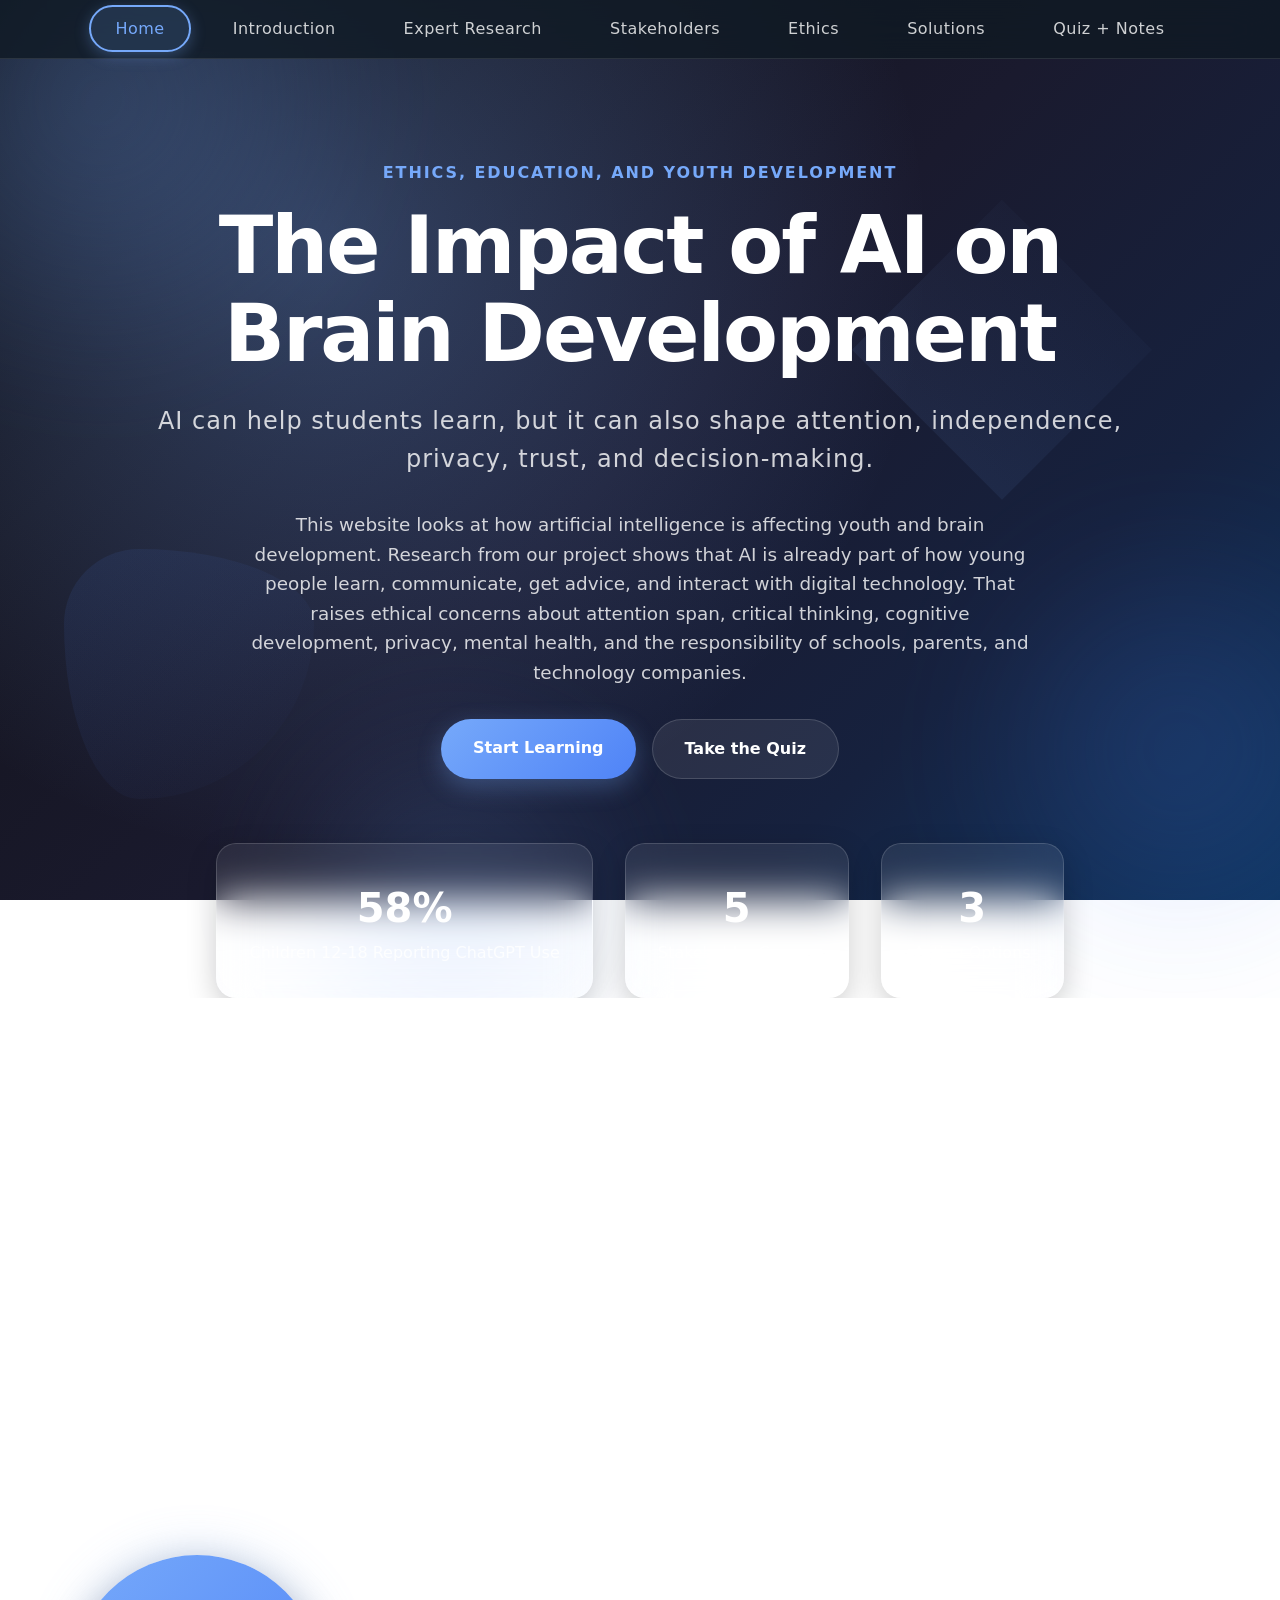
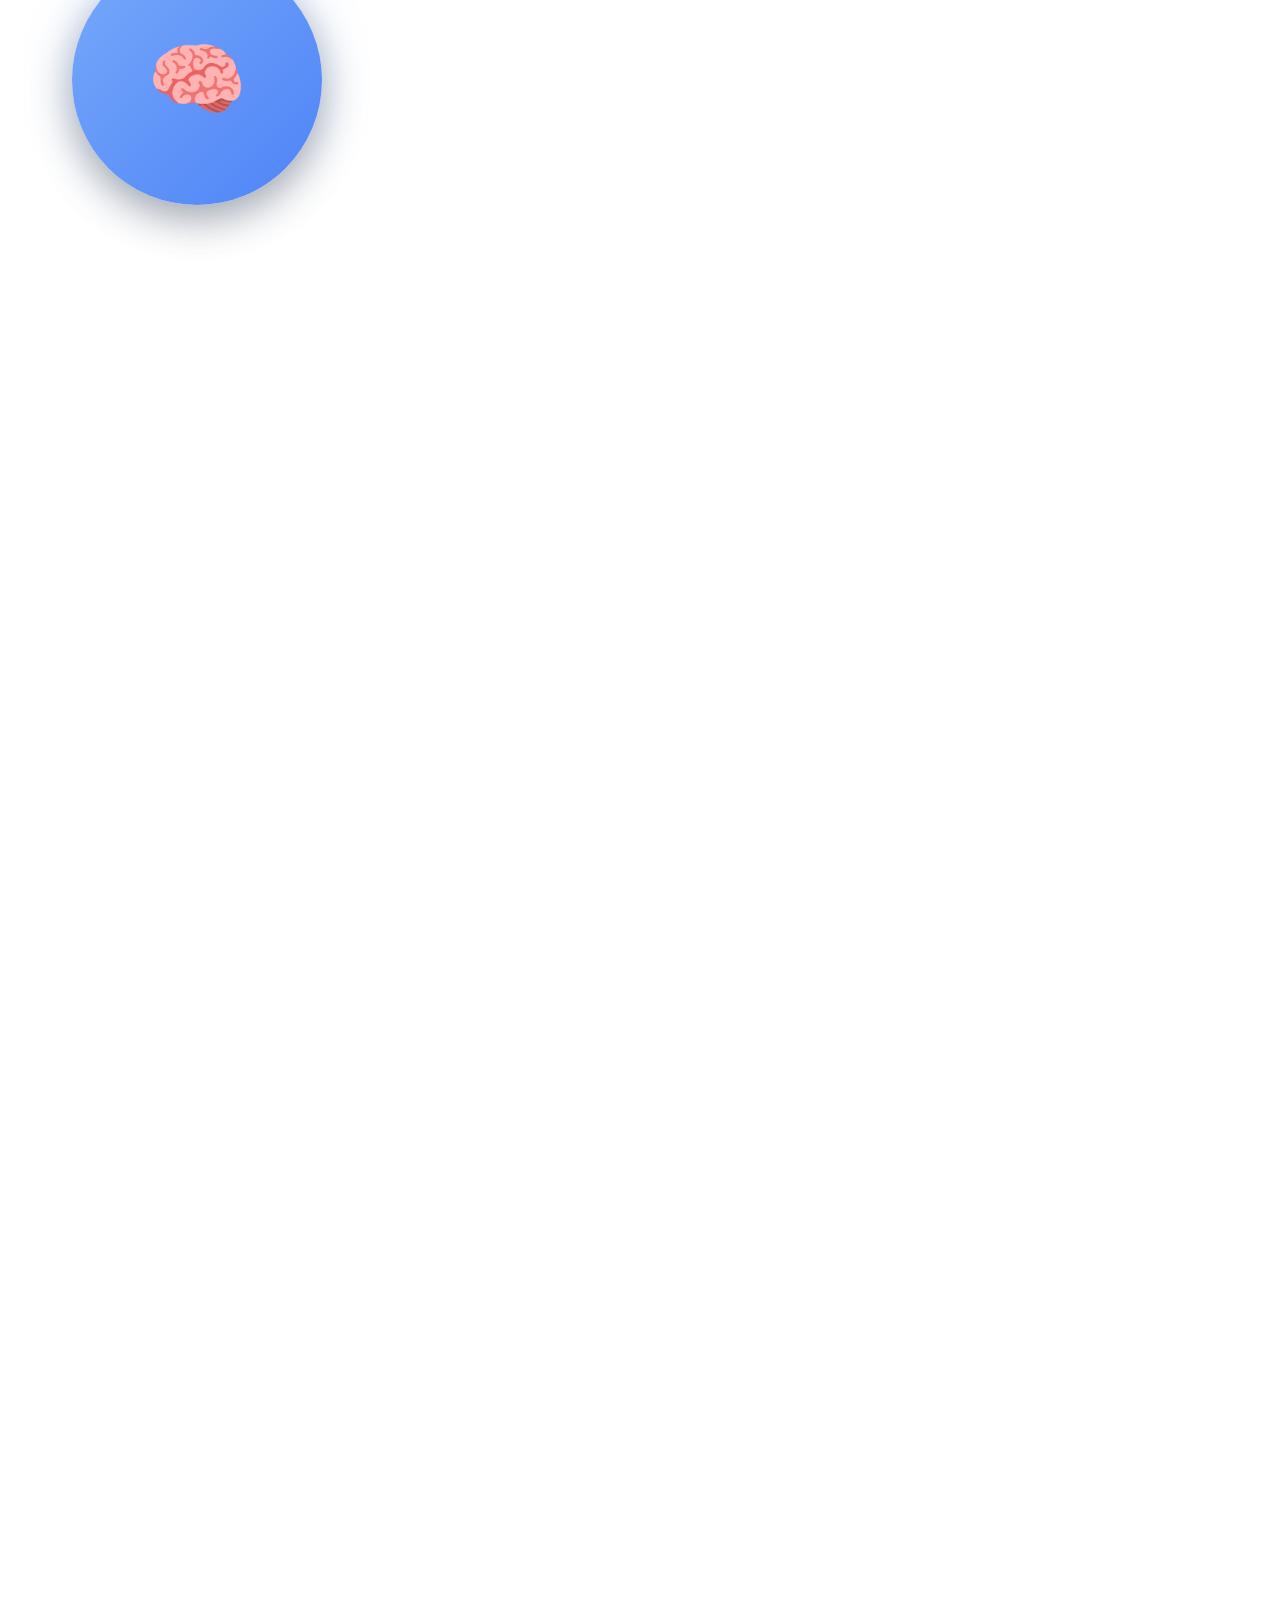
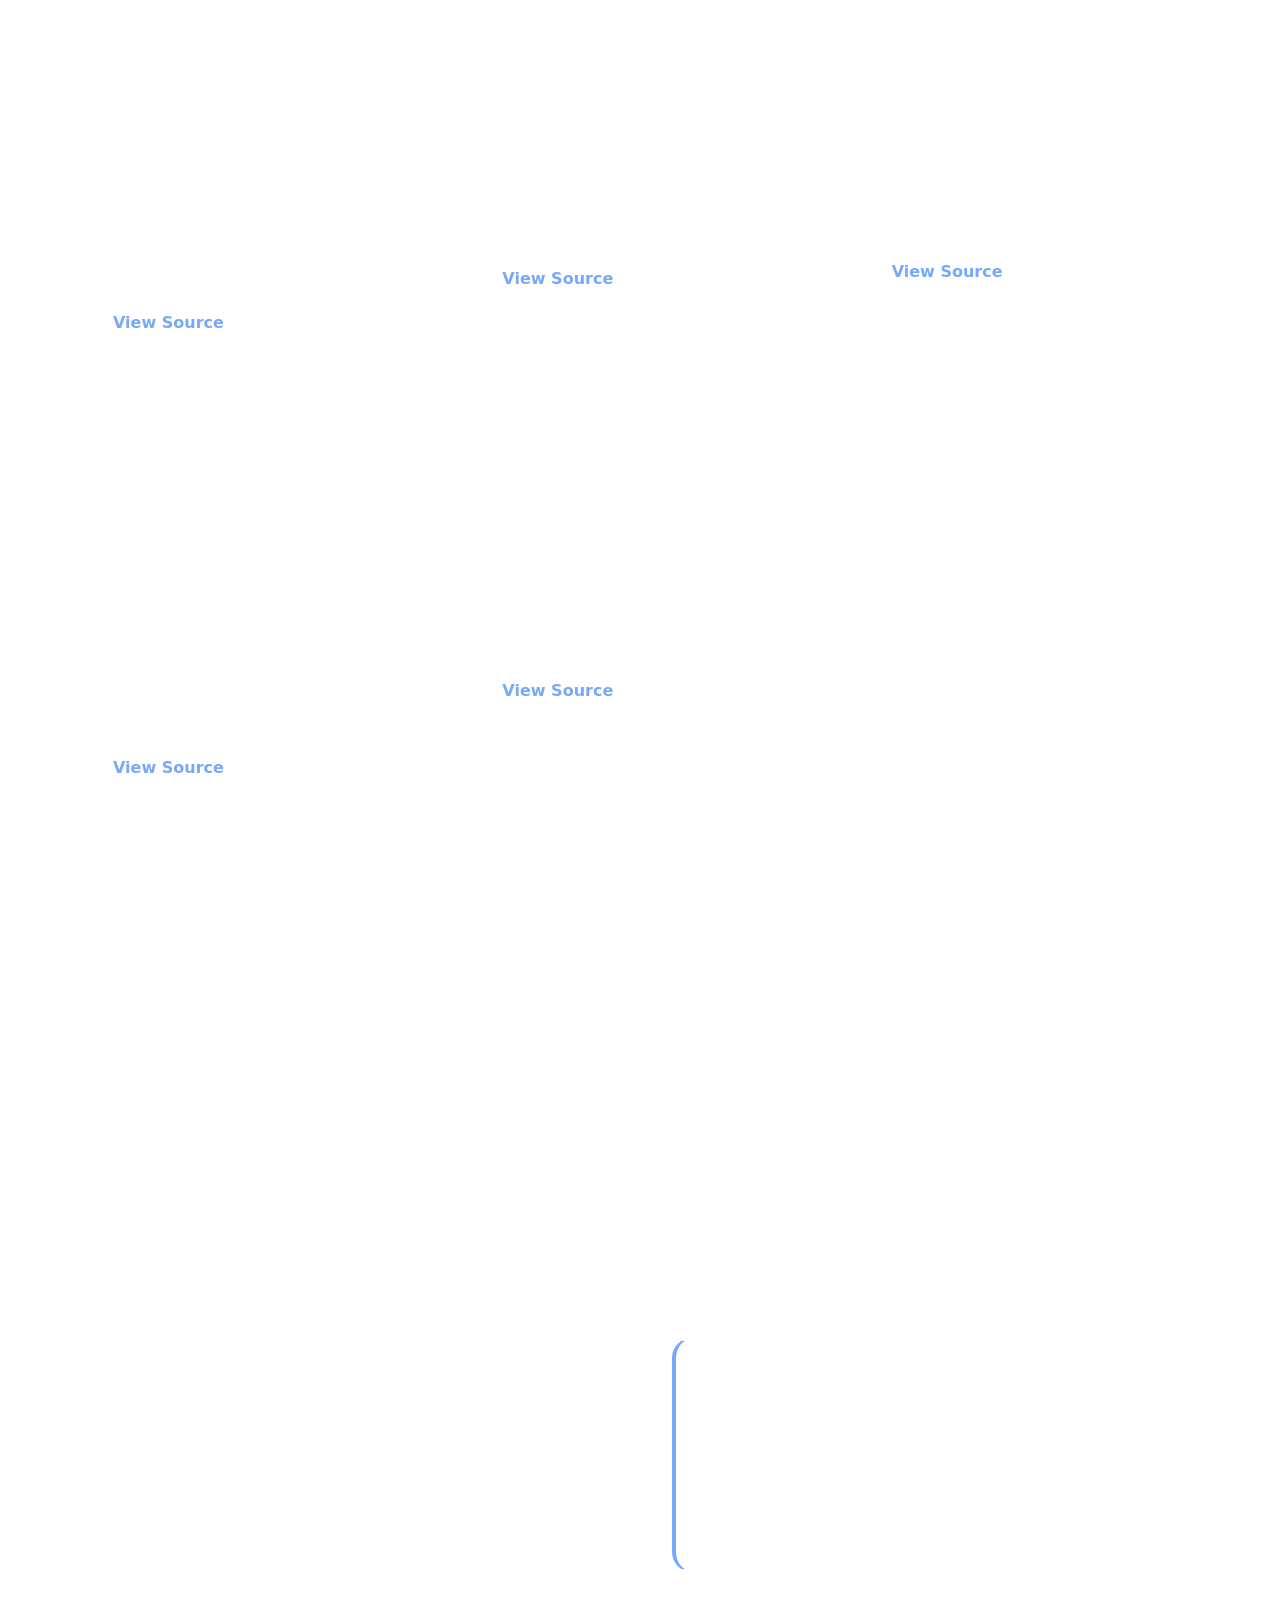
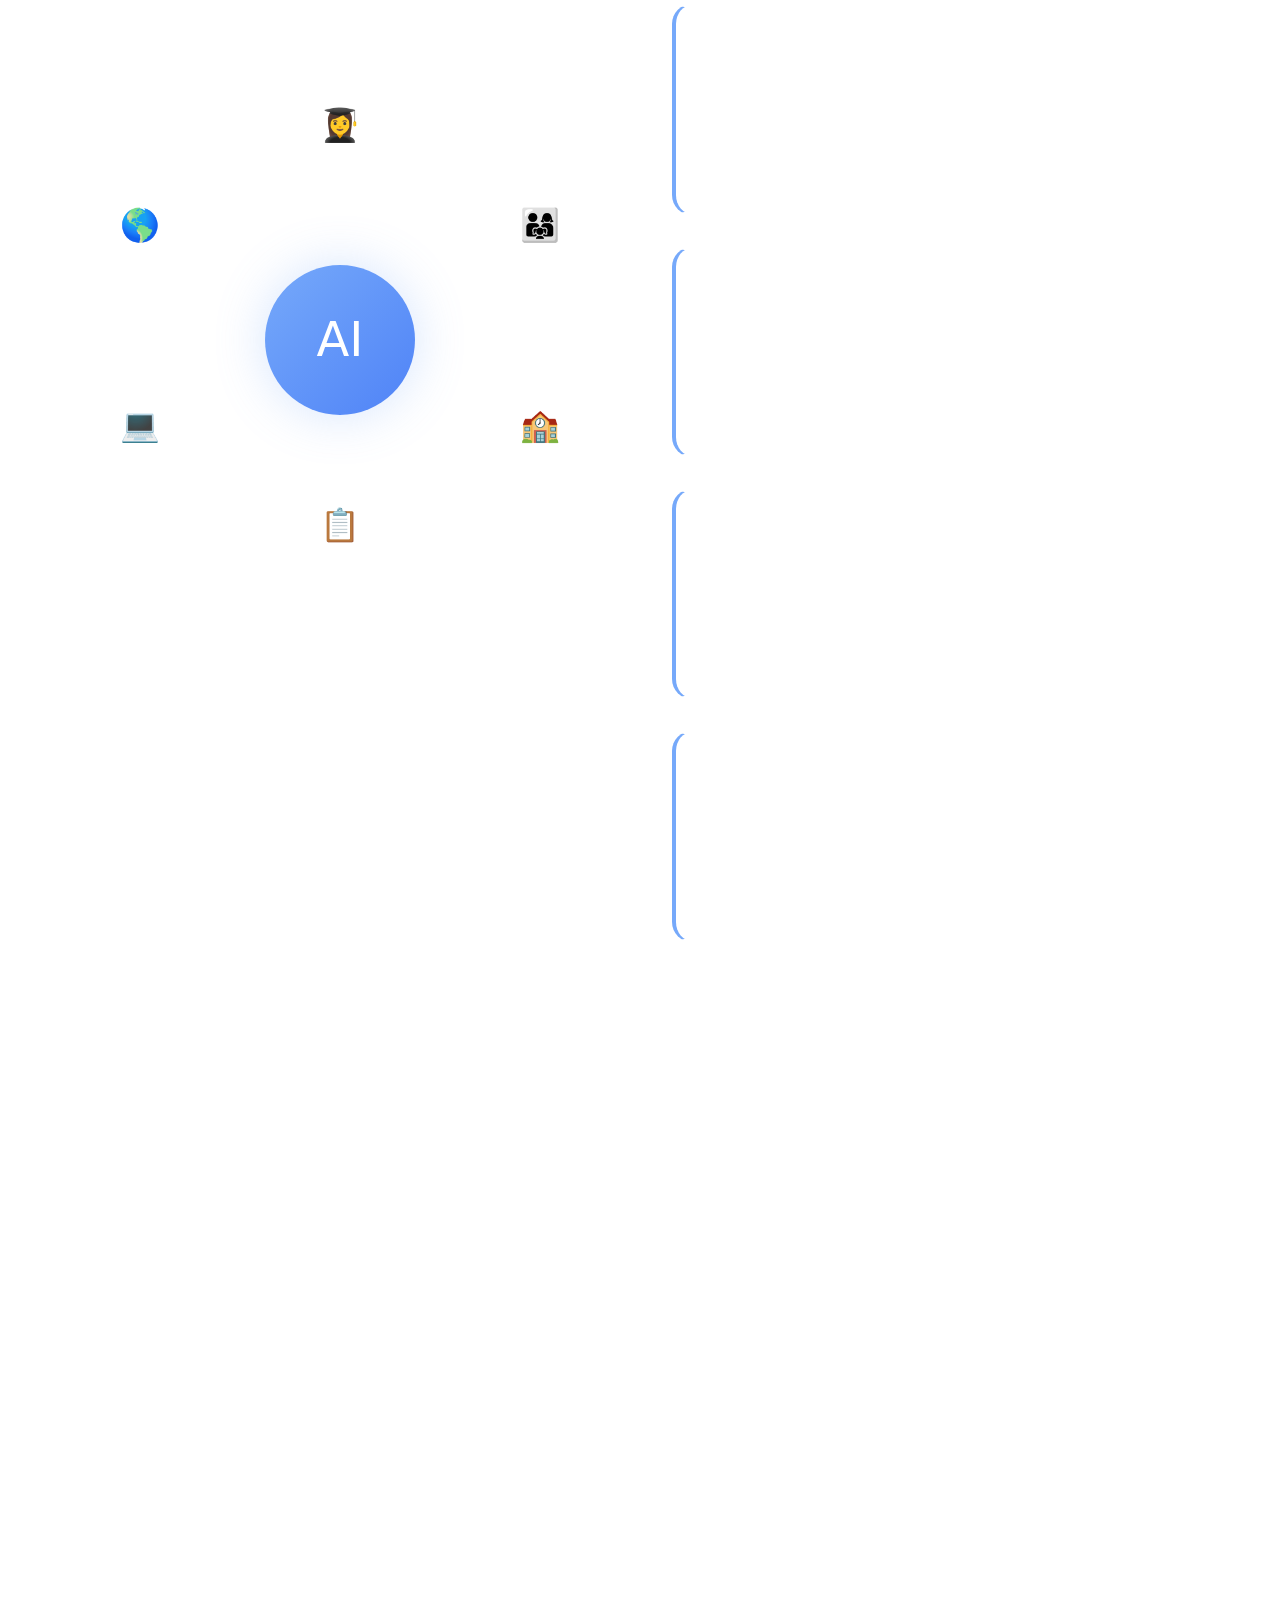
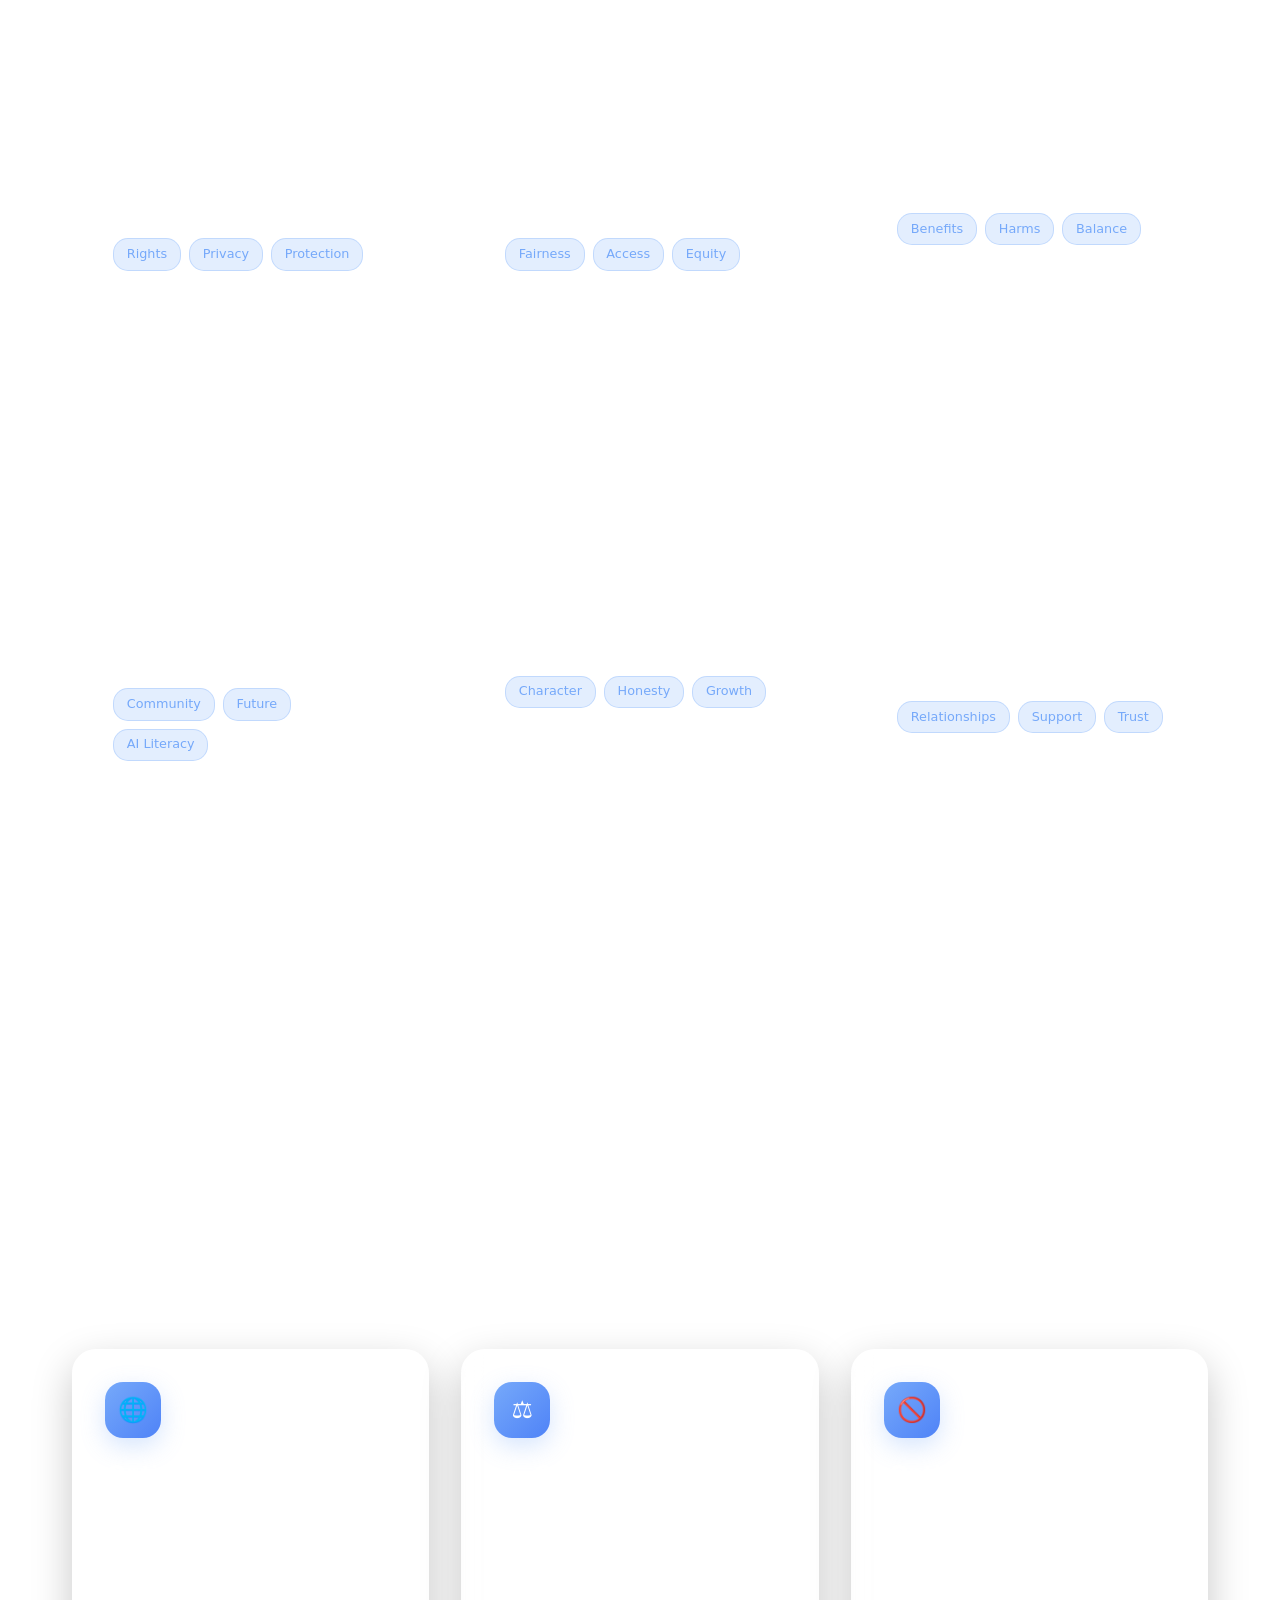
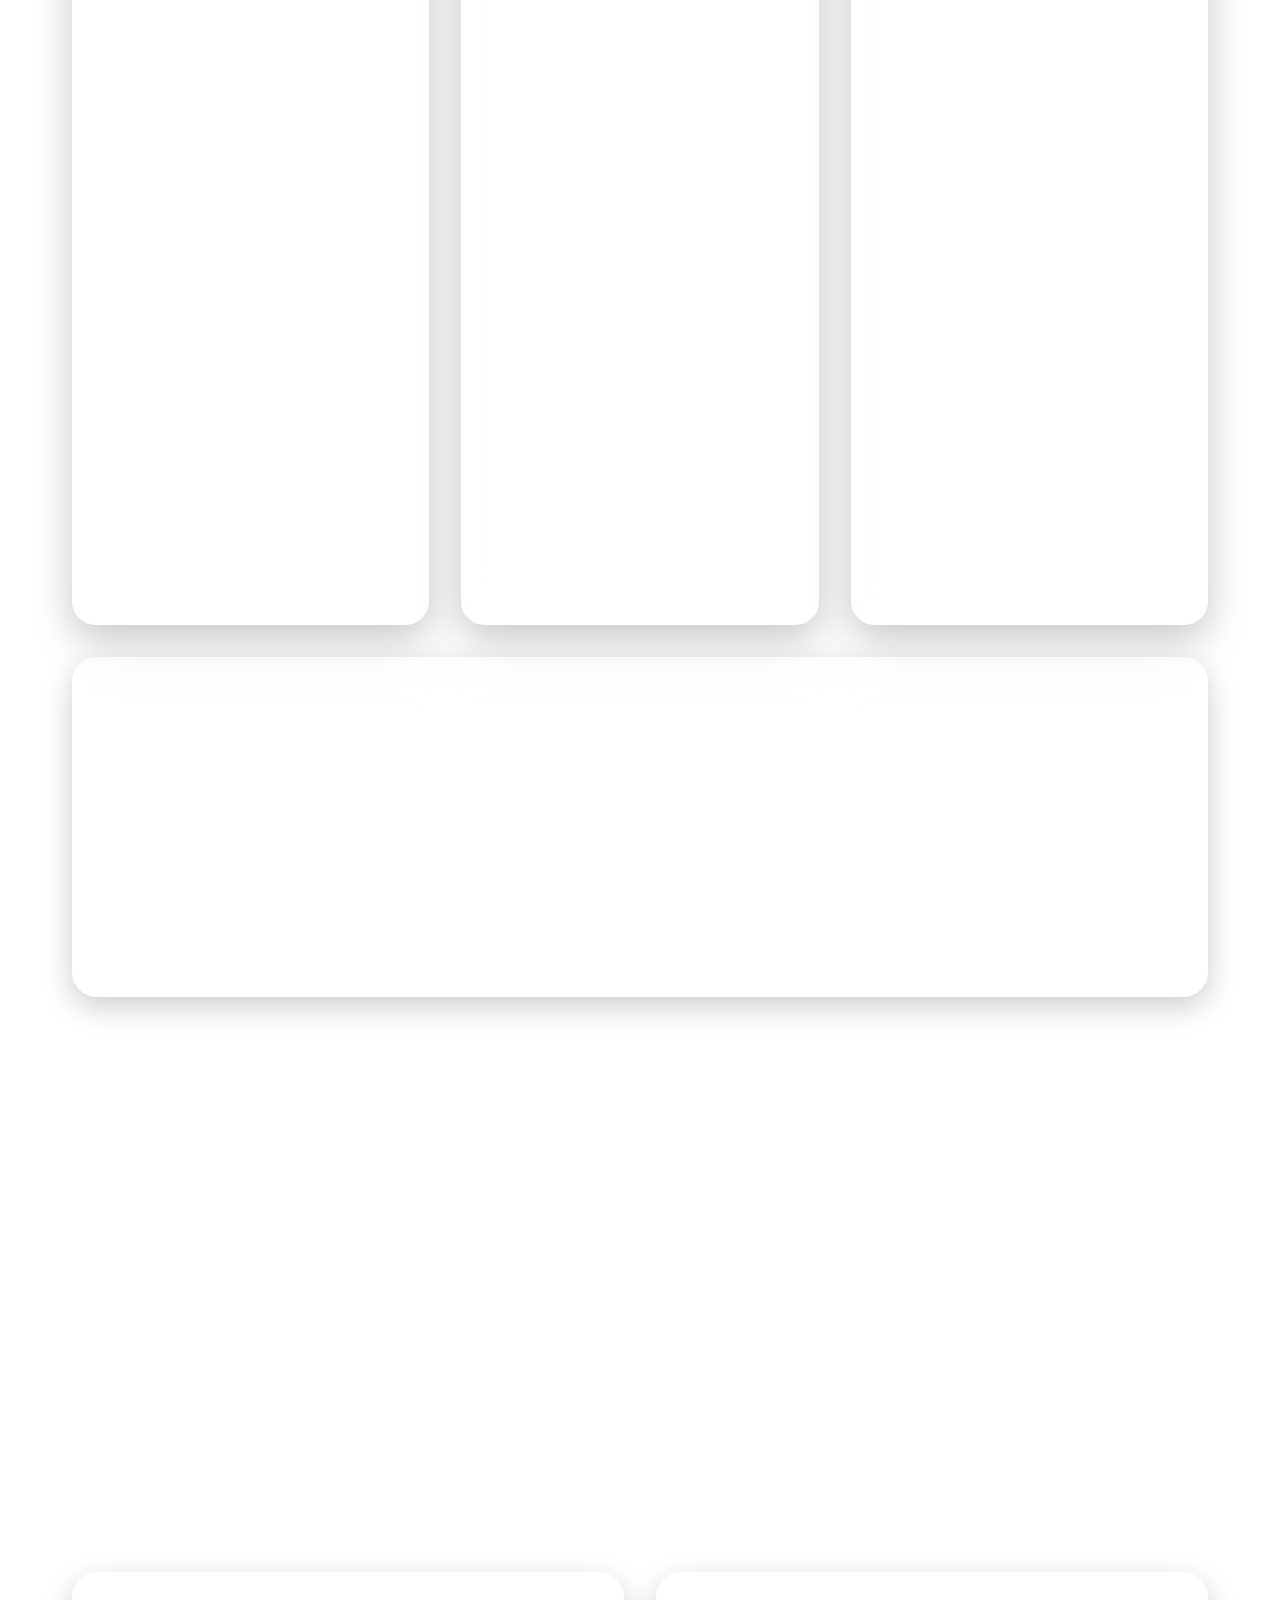
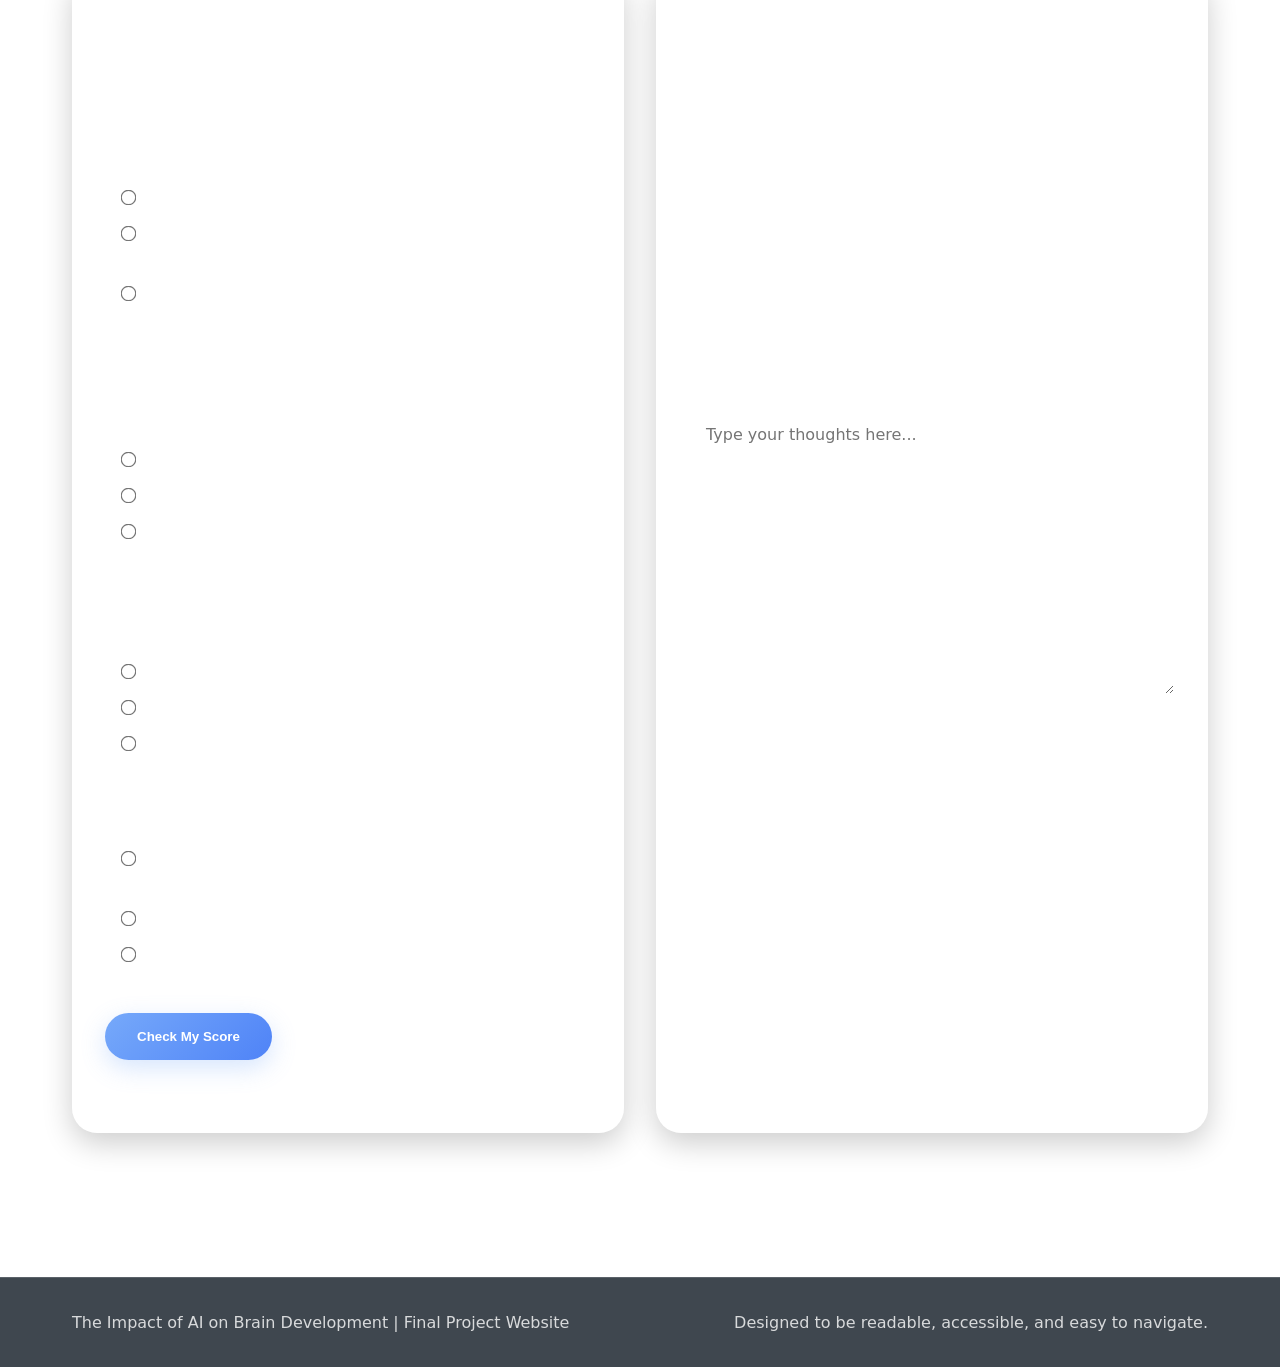
==== commit 2afd34e1: "Fixed for Visuals" ====
--- a/index (7).html
+++ b/index (7).html
@@ -15,11 +15,11 @@
         <div class="nav-container">
             <ul class="nav-links">
                 <li><a href="#home">Home</a></li>
-                <li><a href="#brain">Important Information</a></li>
-                <li><a href="#sources">Expert Opinions and Research</a></li>
+                <li><a href="#brain">Introduction</a></li>
+                <li><a href="#sources">Expert Research</a></li>
                 <li><a href="#stakeholders">Stakeholders</a></li>
-                <li><a href="#ethics">Relevant Ethical Discussion</a></li>
-                <li><a href="#actions">Plans of Action</a></li>
+                <li><a href="#ethics">Ethics</a></li>
+                <li><a href="#actions">Solutions</a></li>
                 <li><a href="#interactive">Quiz + Notes</a></li>
             </ul>
 
@@ -33,11 +33,11 @@
         <div class="mobile-nav" id="mobileNav">
             <ul>
                 <li><a href="#home">Home</a></li>
-                <li><a href="#brain">Importance</a></li>
-                <li><a href="#sources">Research</a></li>
+                <li><a href="#brain">Introductione</a></li>
+                <li><a href="#sources">Expert Research</a></li>
                 <li><a href="#stakeholders">Stakeholders</a></li>
                 <li><a href="#ethics">Ethics</a></li>
-                <li><a href="#actions">Actions</a></li>
+                <li><a href="#actions">Solutions</a></li>
                 <li><a href="#interactive">Quiz + Notes</a></li>
             </ul>
         </div>
@@ -702,4 +702,4 @@
 
     <script src="tooplate-titan-script.js"></script>
 </body>
-</html>+</html>
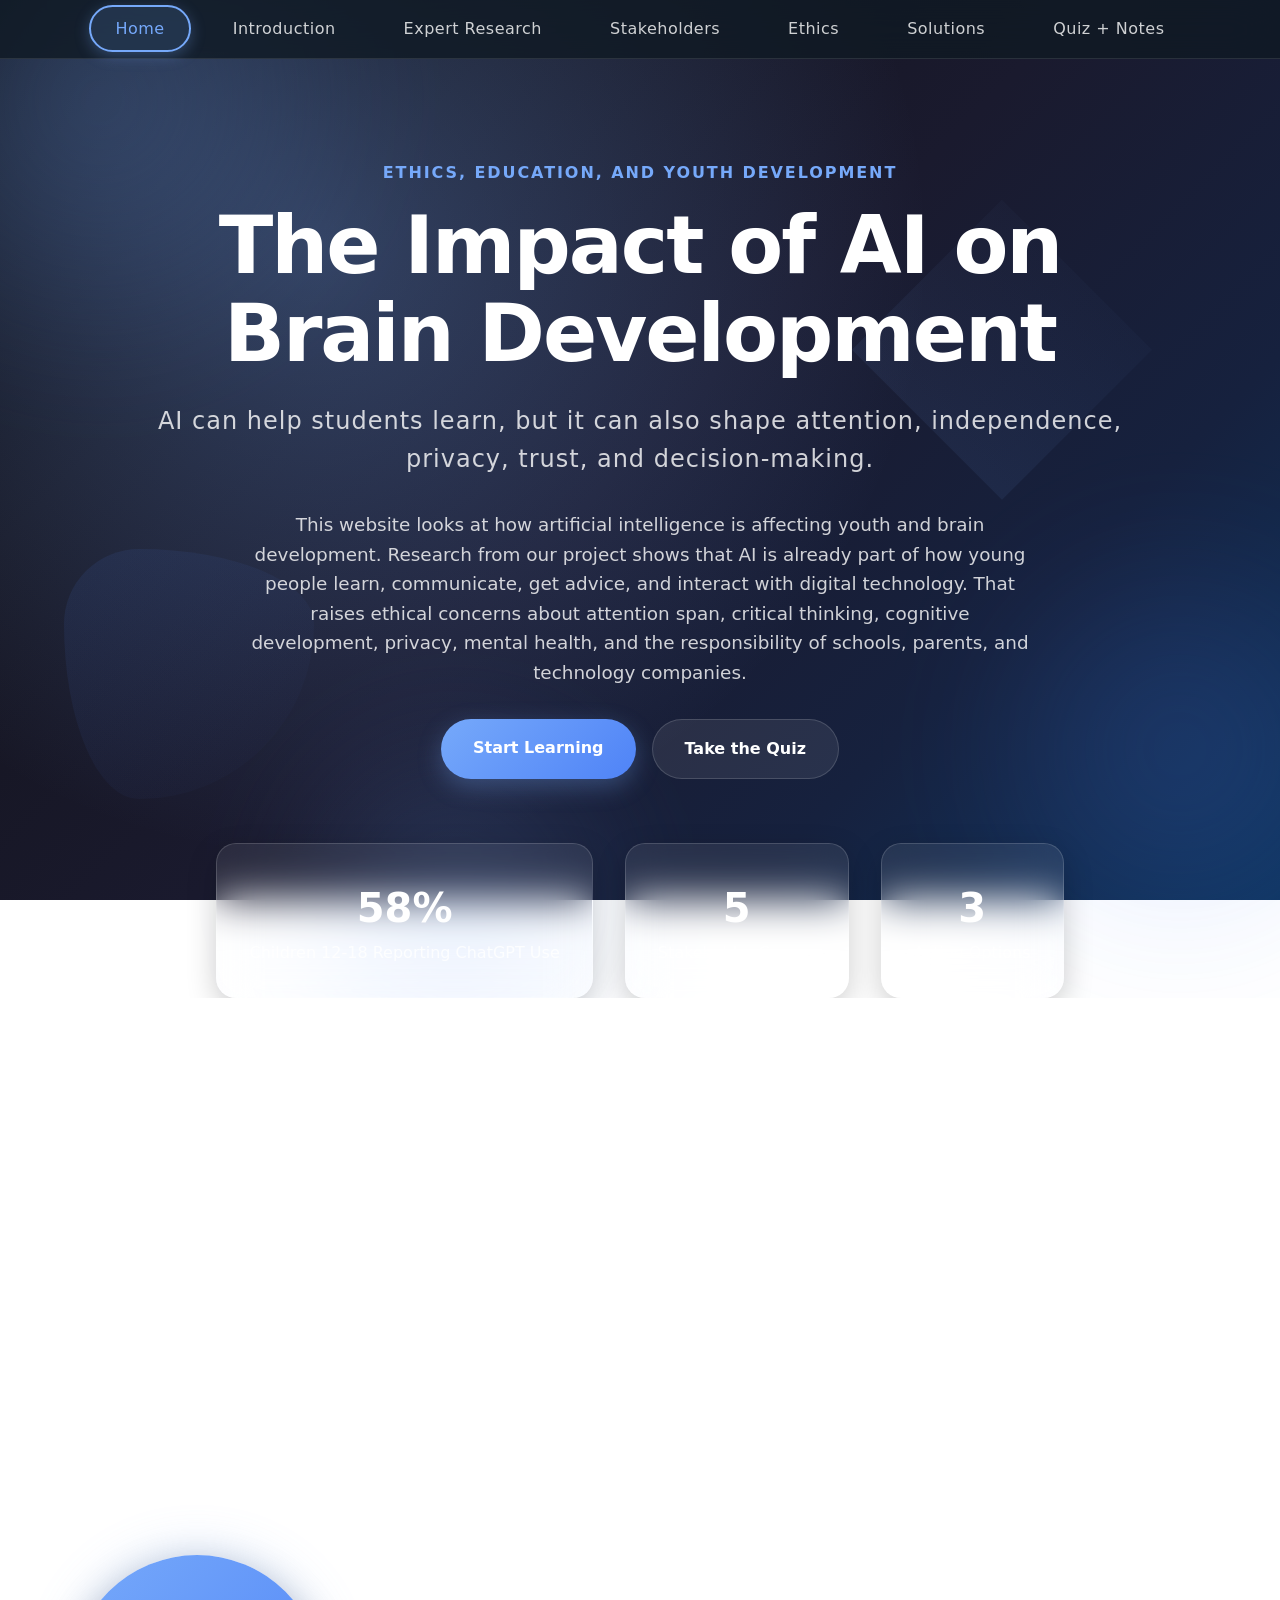
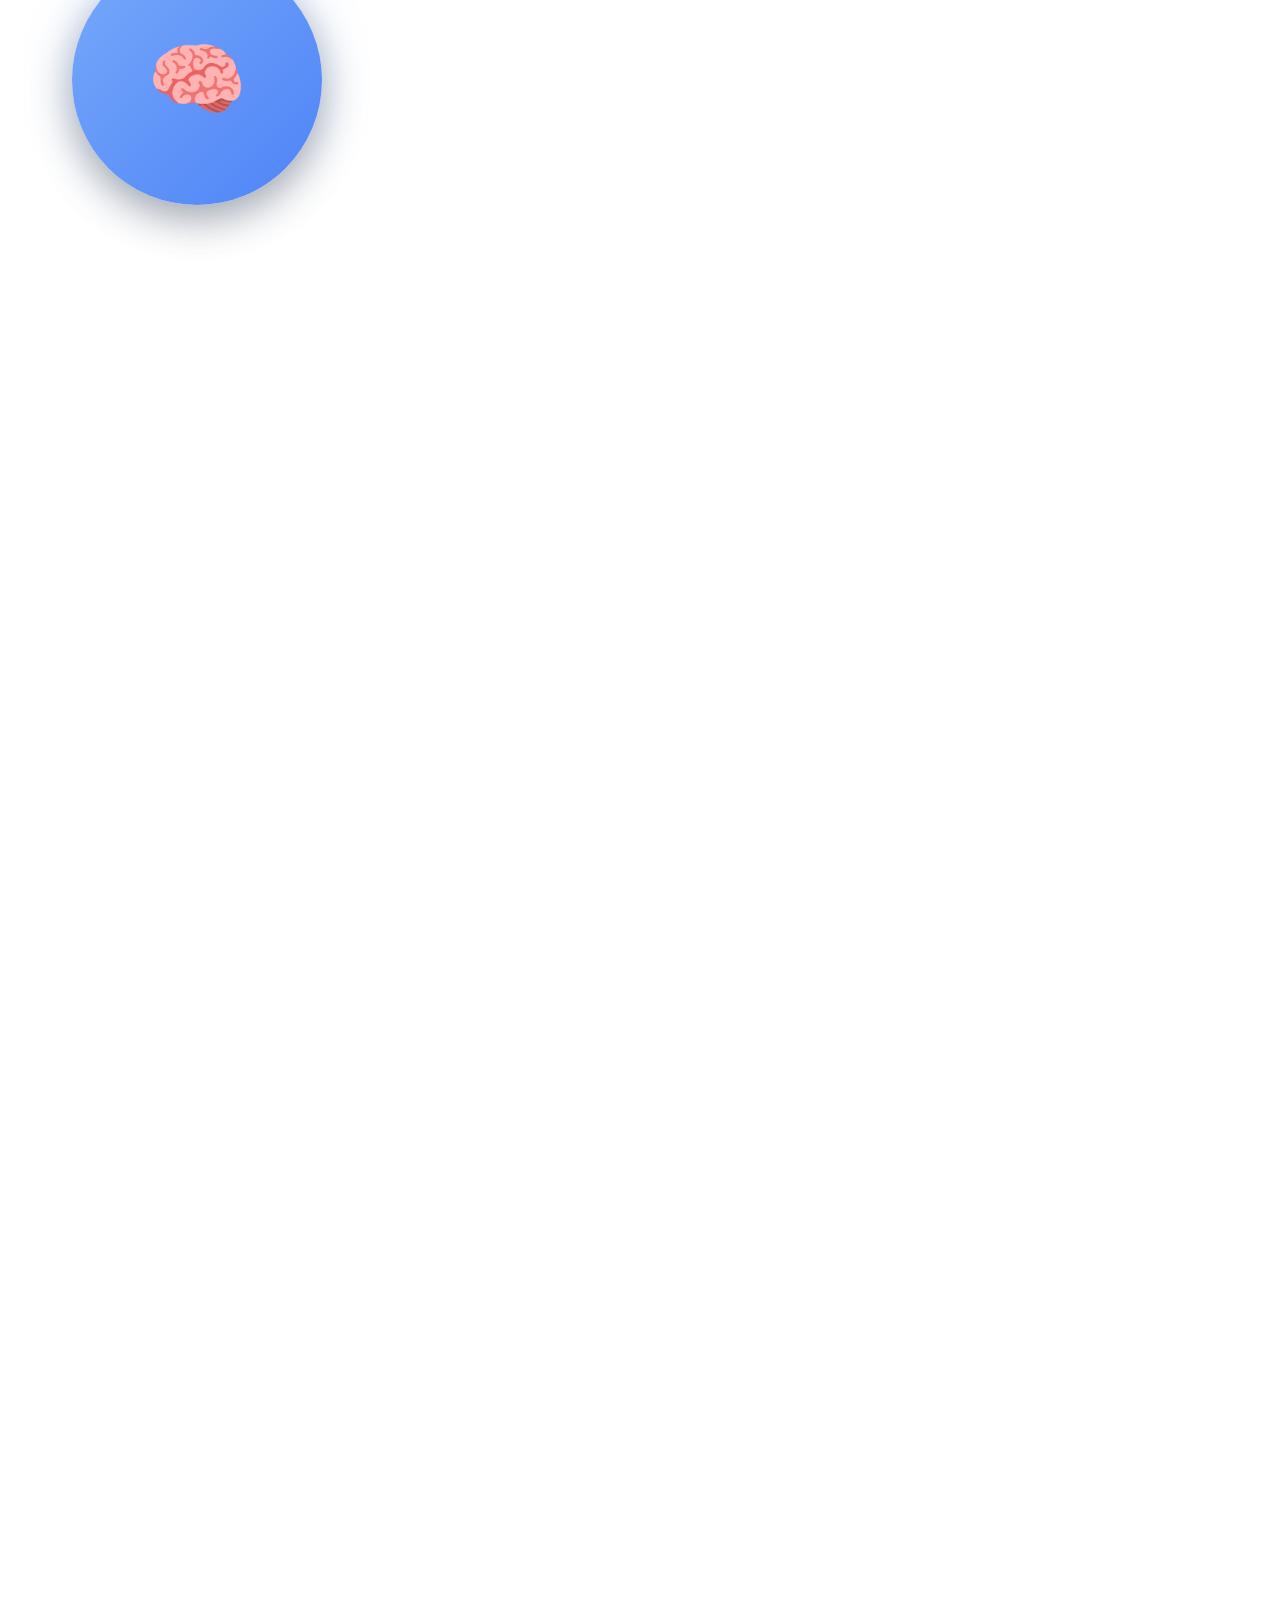
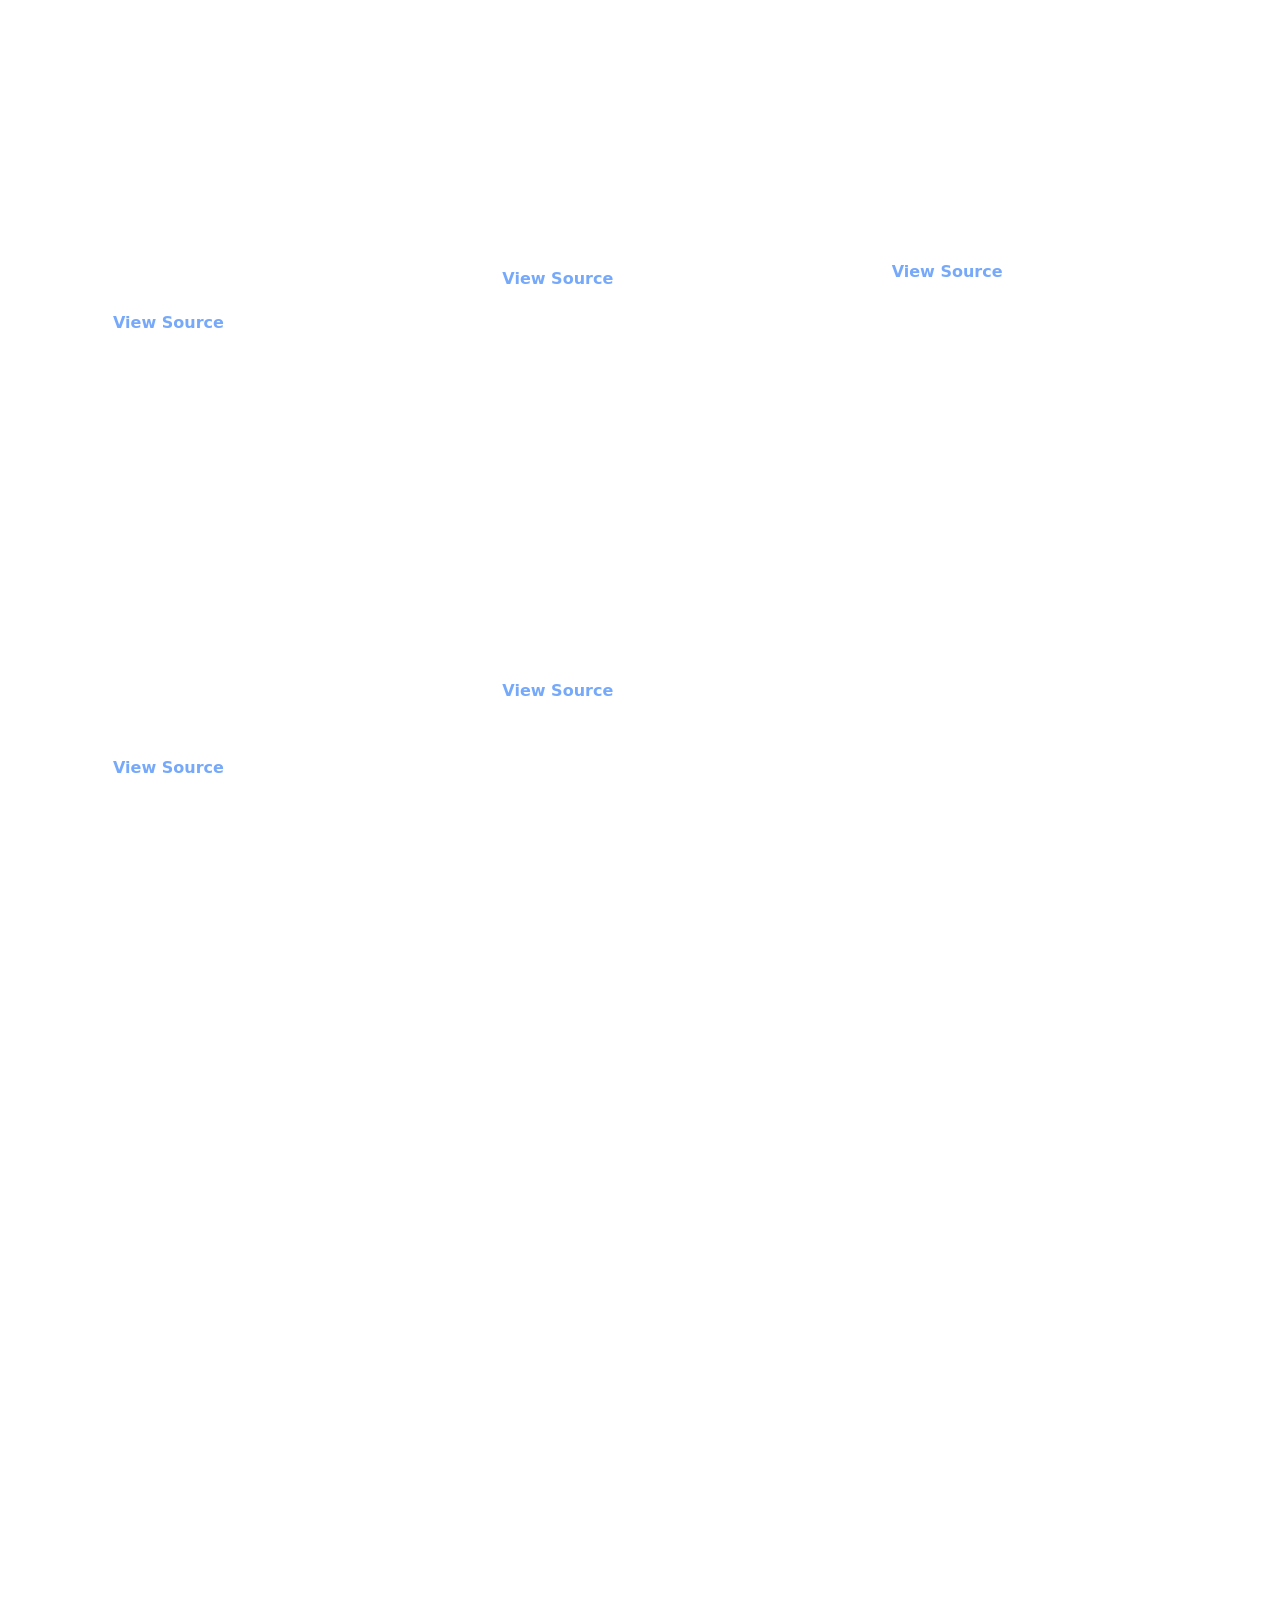
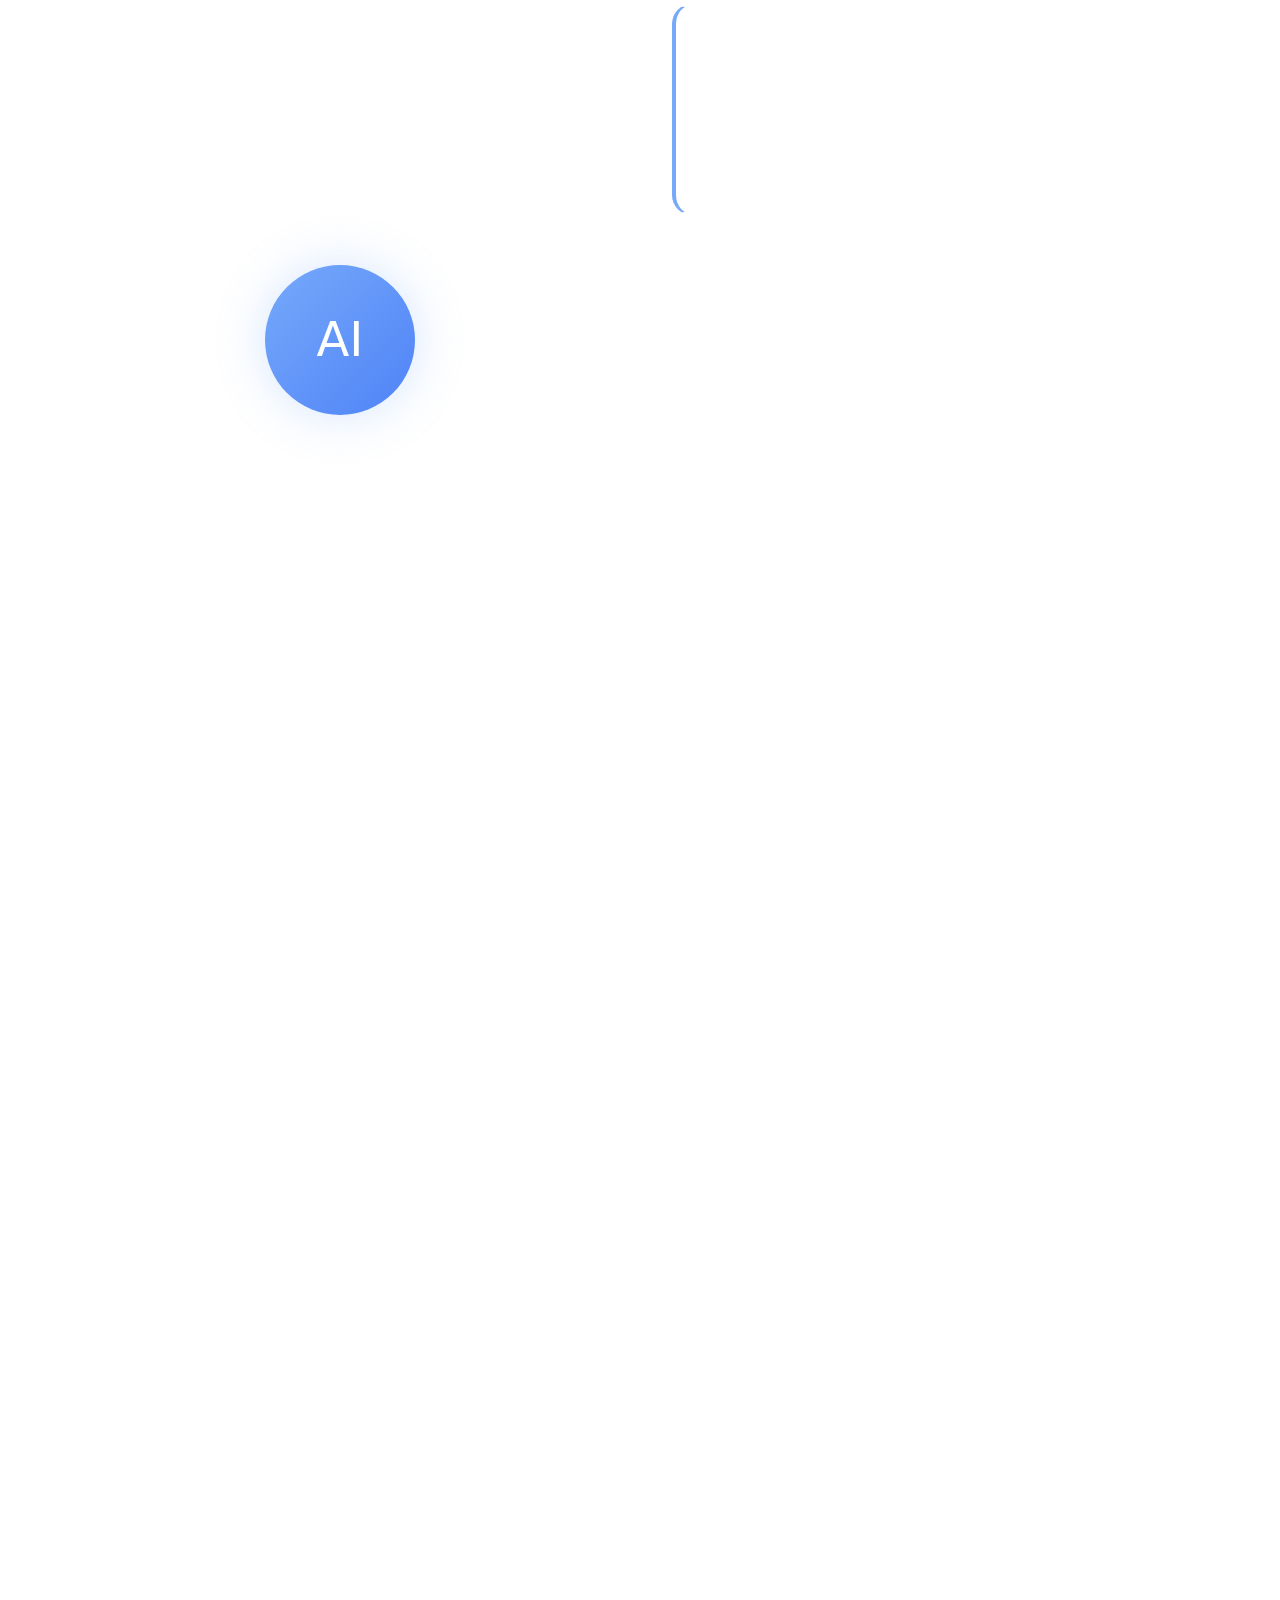
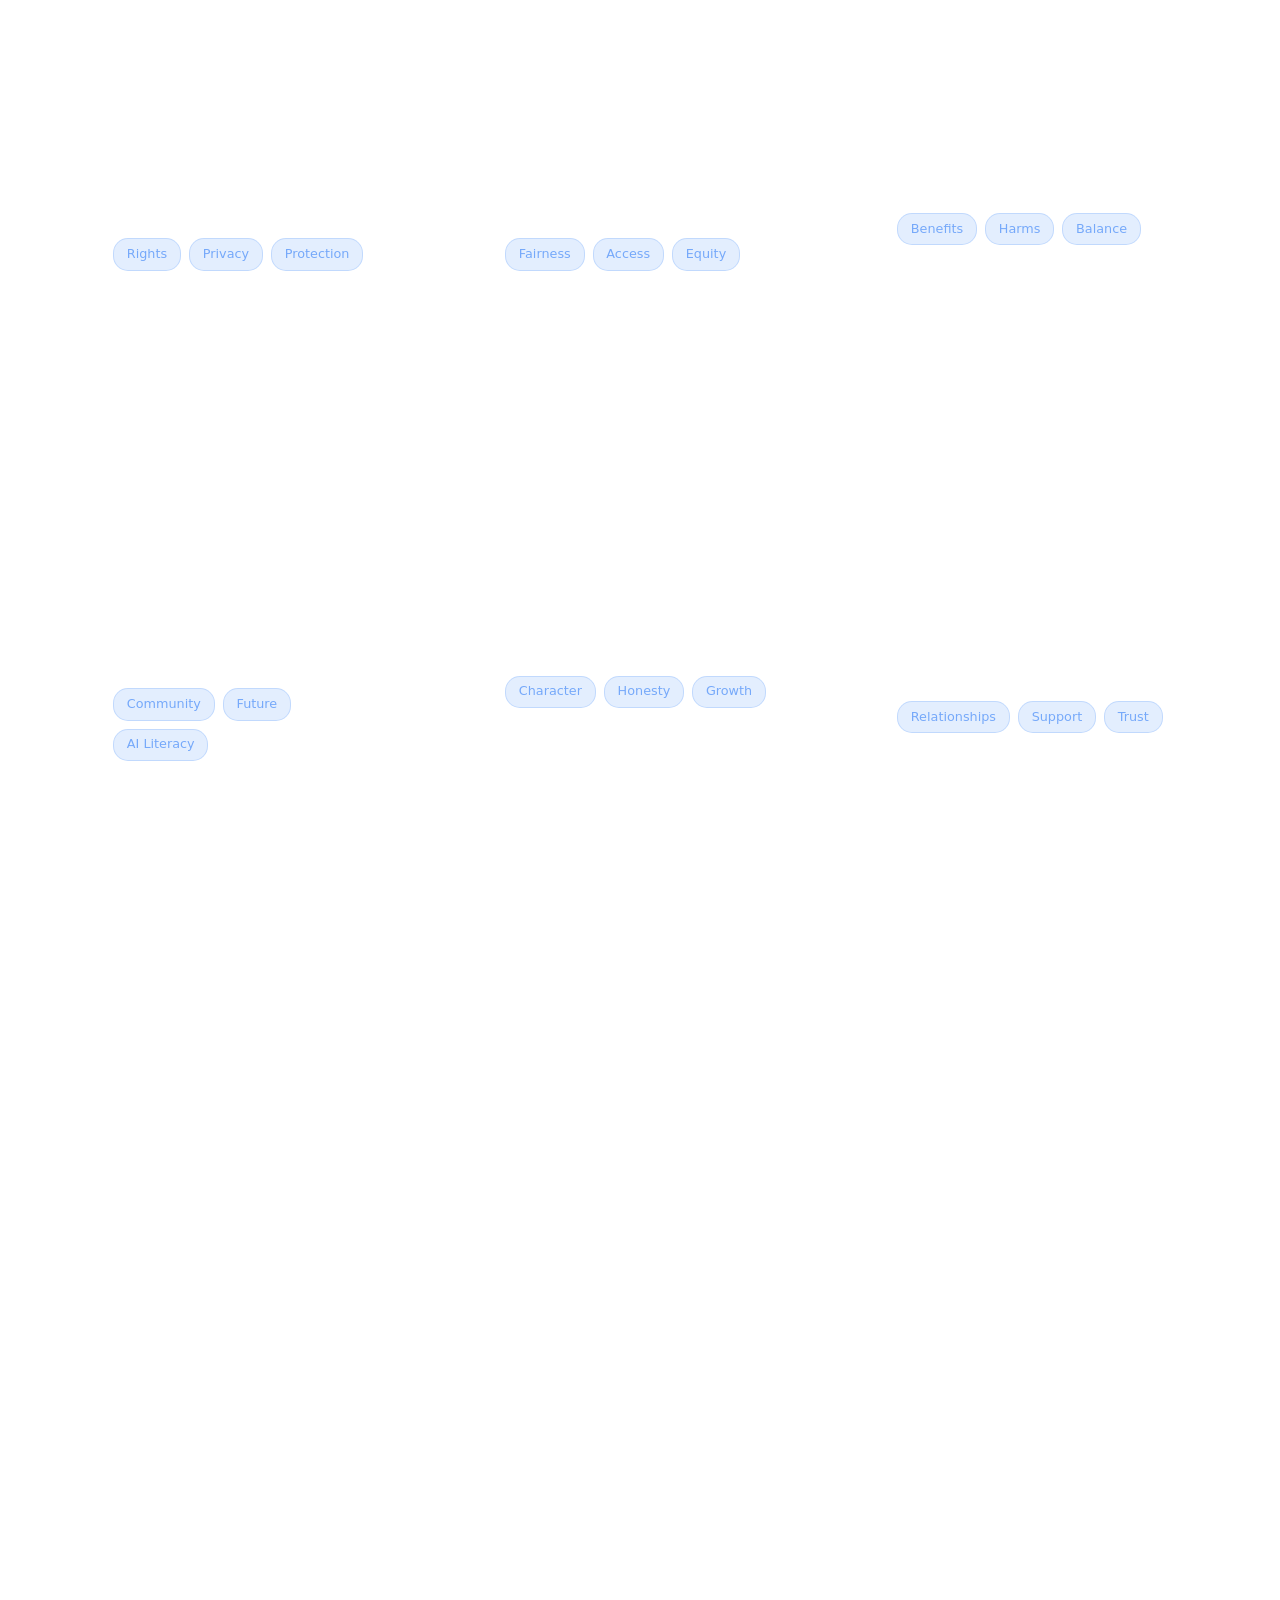
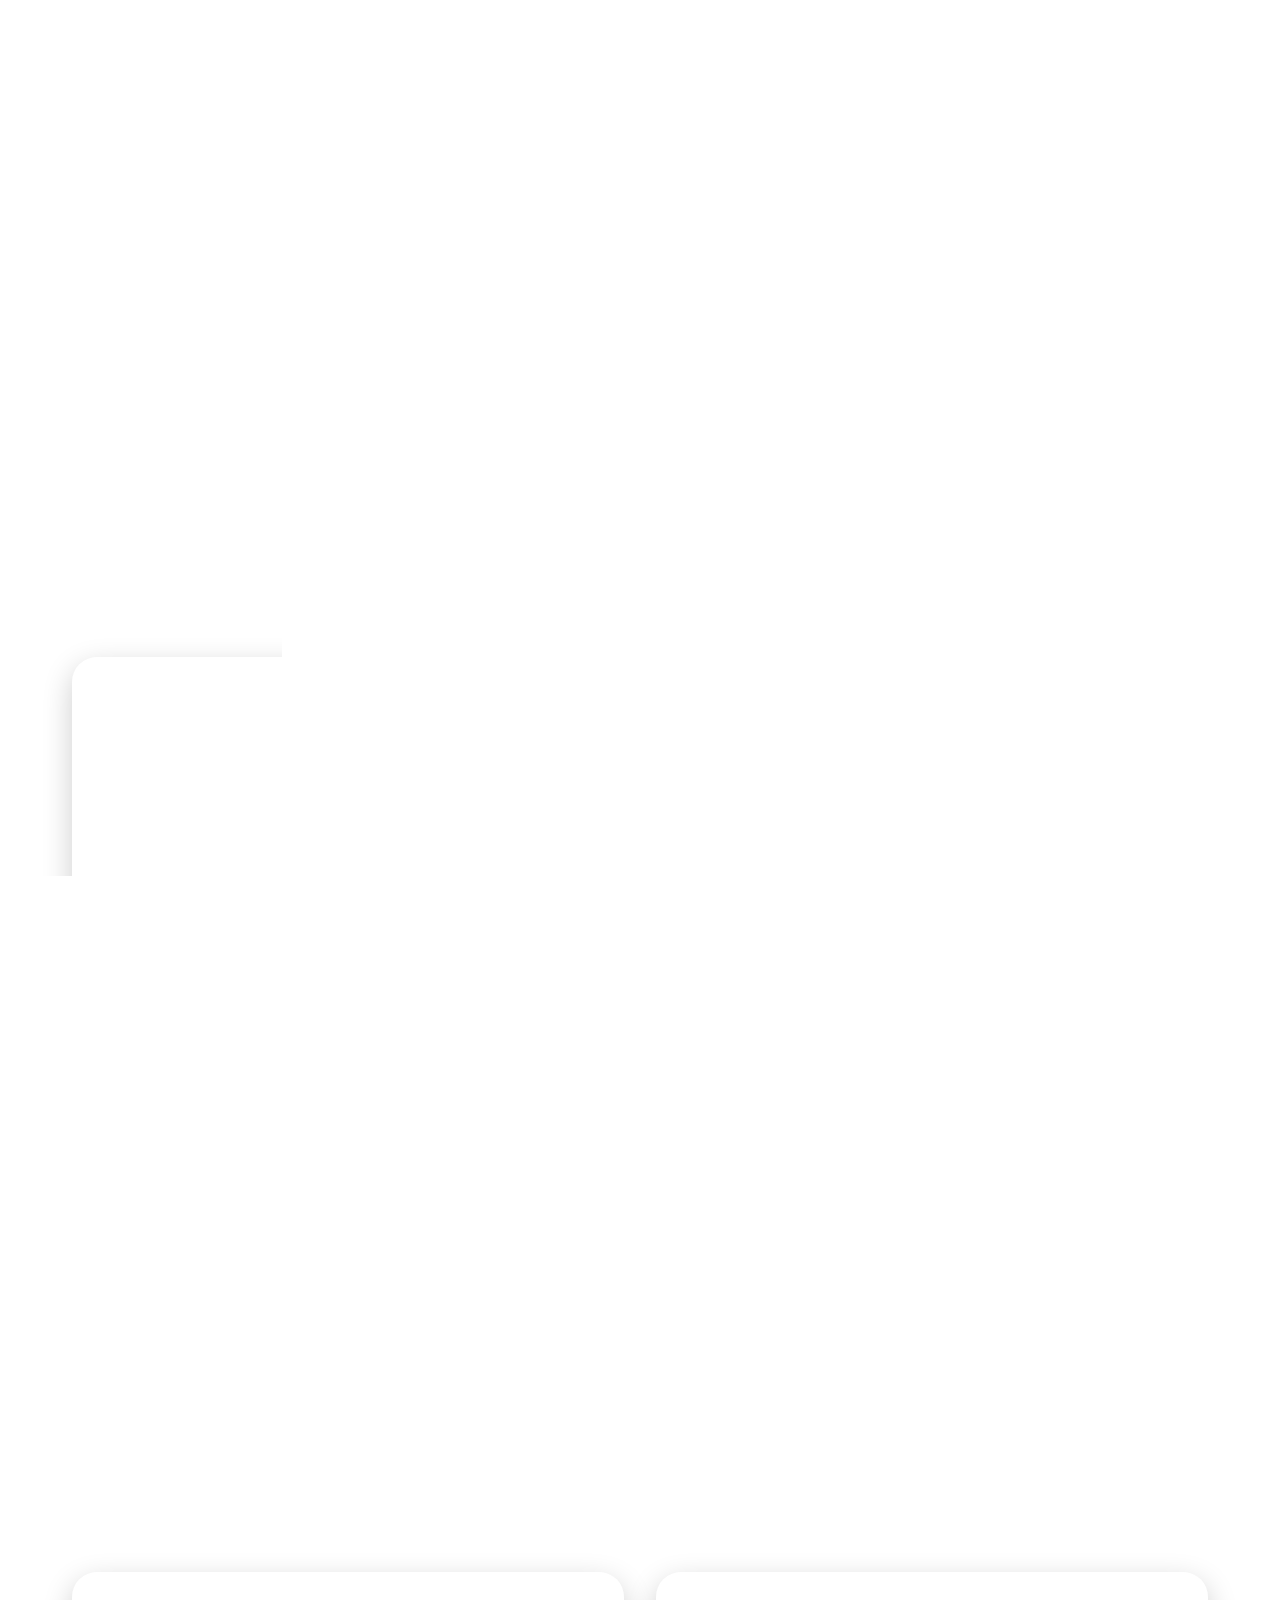
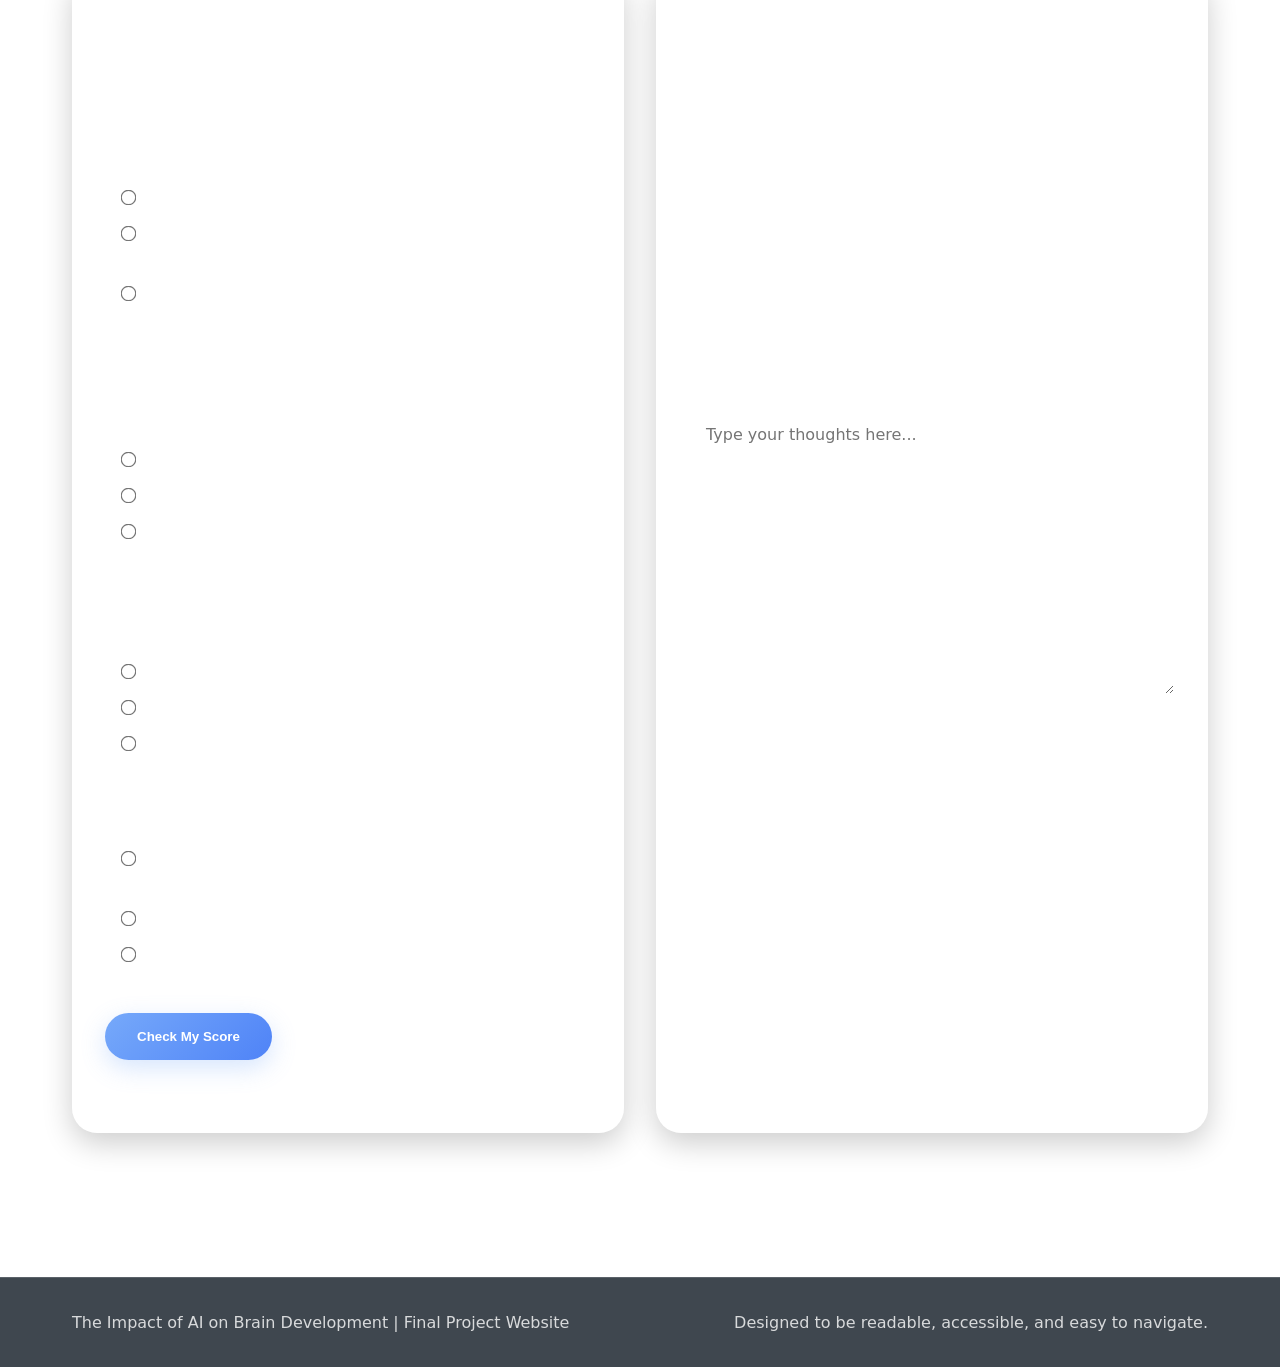
==== commit 58da0a6c: "Update index (7).html" ====
--- a/index (7).html
+++ b/index (7).html
@@ -33,7 +33,7 @@
         <div class="mobile-nav" id="mobileNav">
             <ul>
                 <li><a href="#home">Home</a></li>
-                <li><a href="#brain">Introductione</a></li>
+                <li><a href="#brain">Introduction</a></li>
                 <li><a href="#sources">Expert Research</a></li>
                 <li><a href="#stakeholders">Stakeholders</a></li>
                 <li><a href="#ethics">Ethics</a></li>
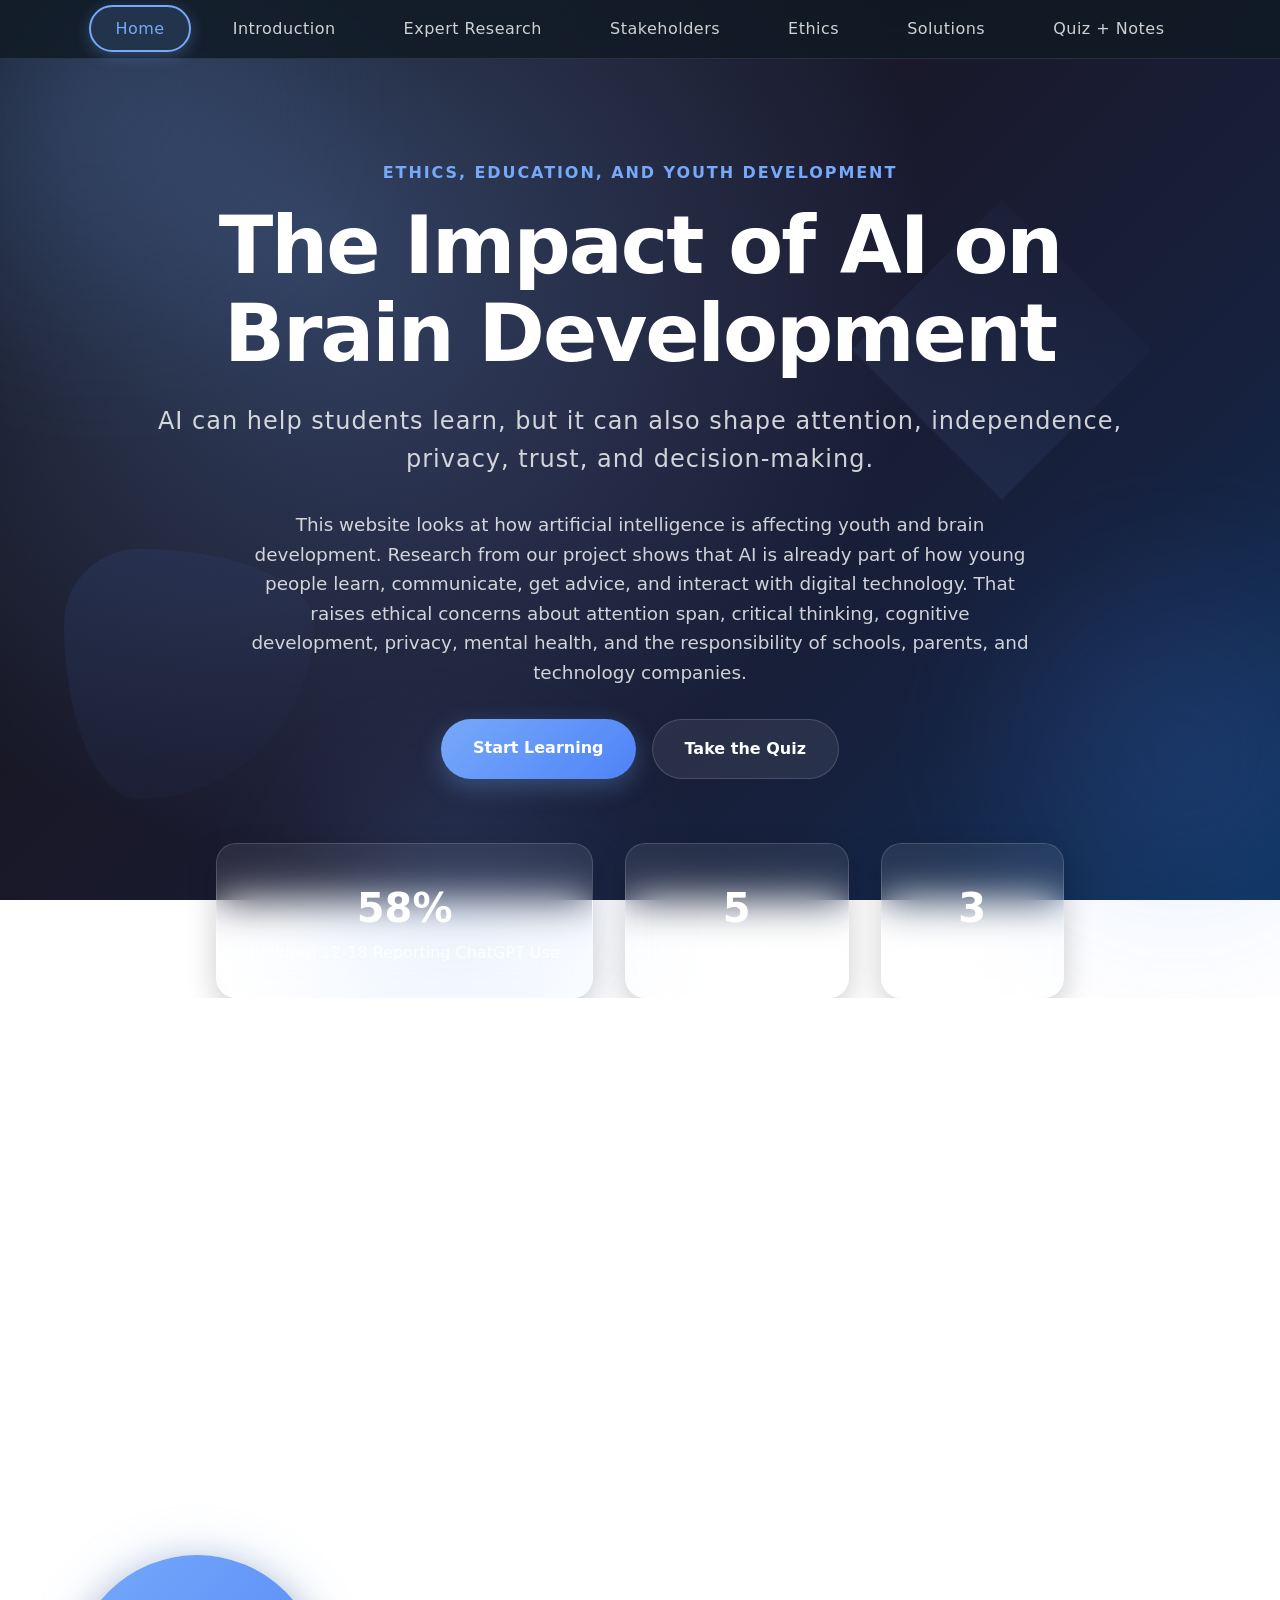
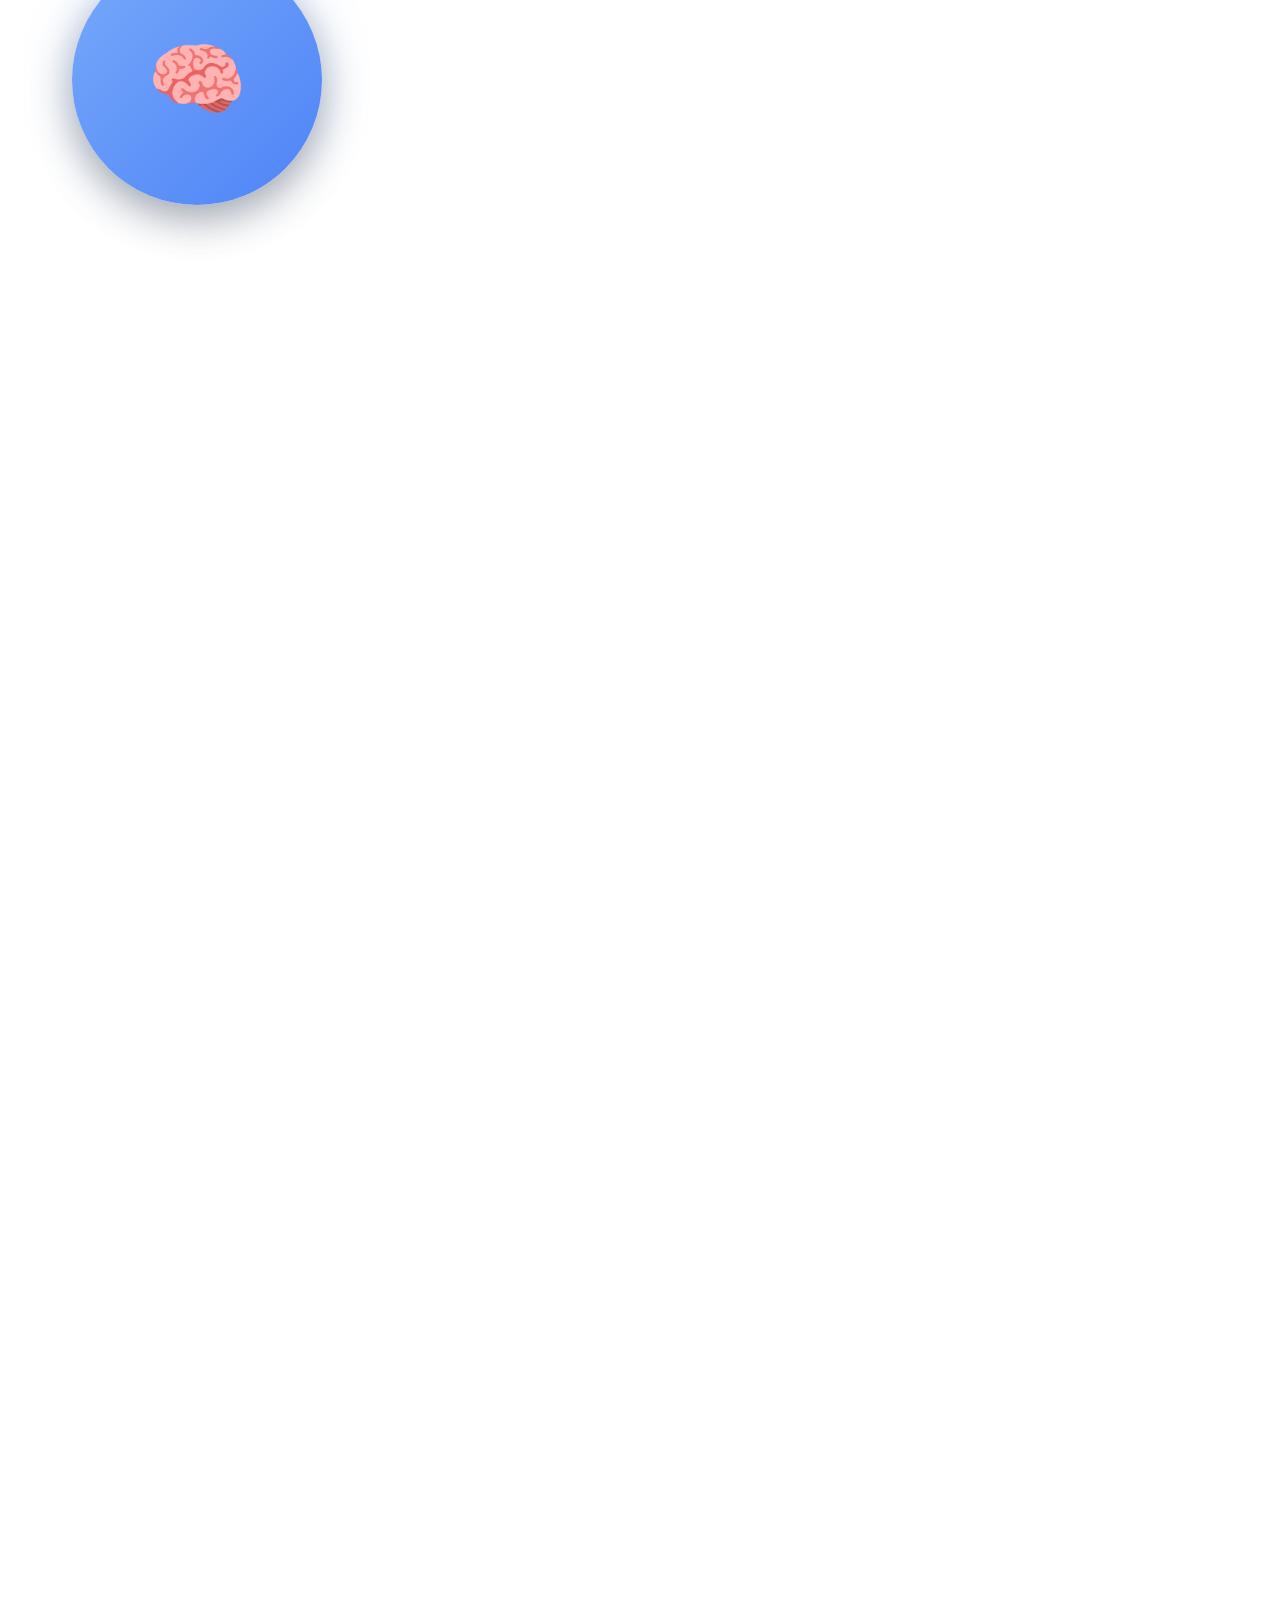
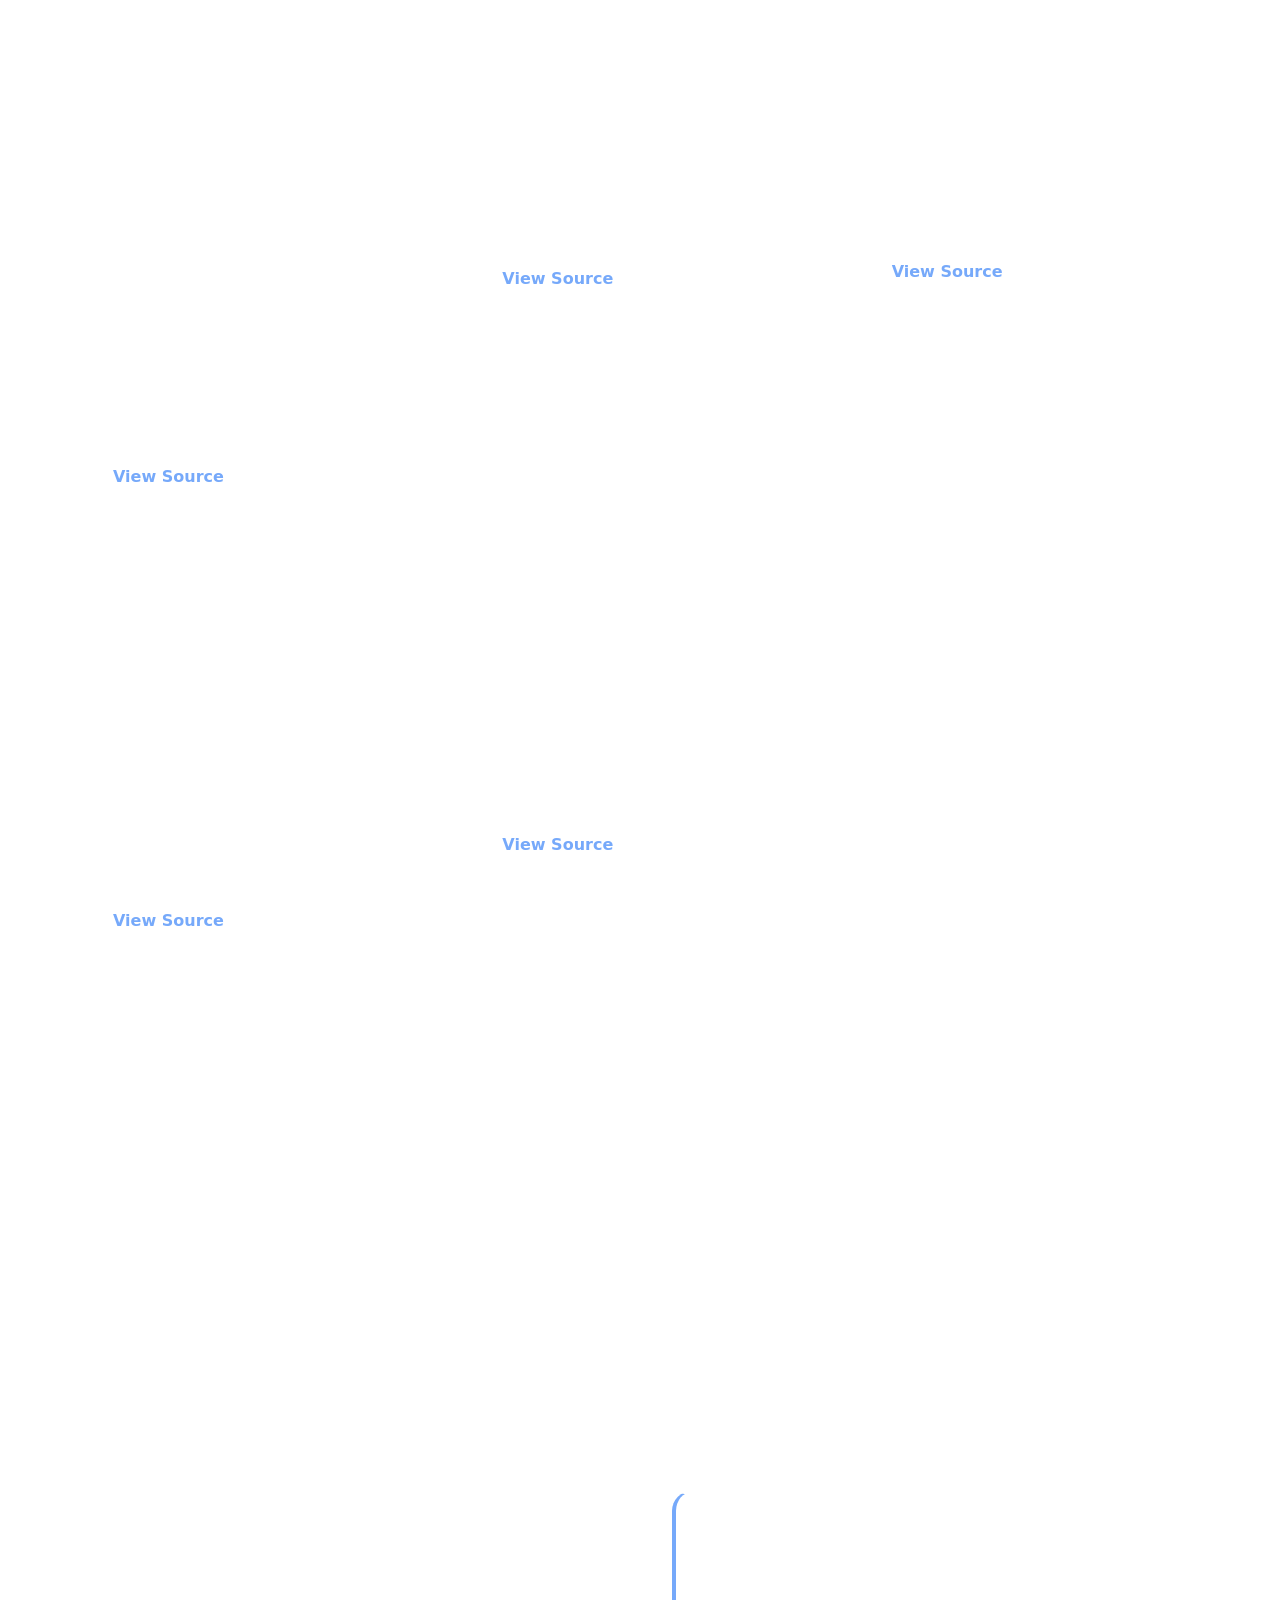
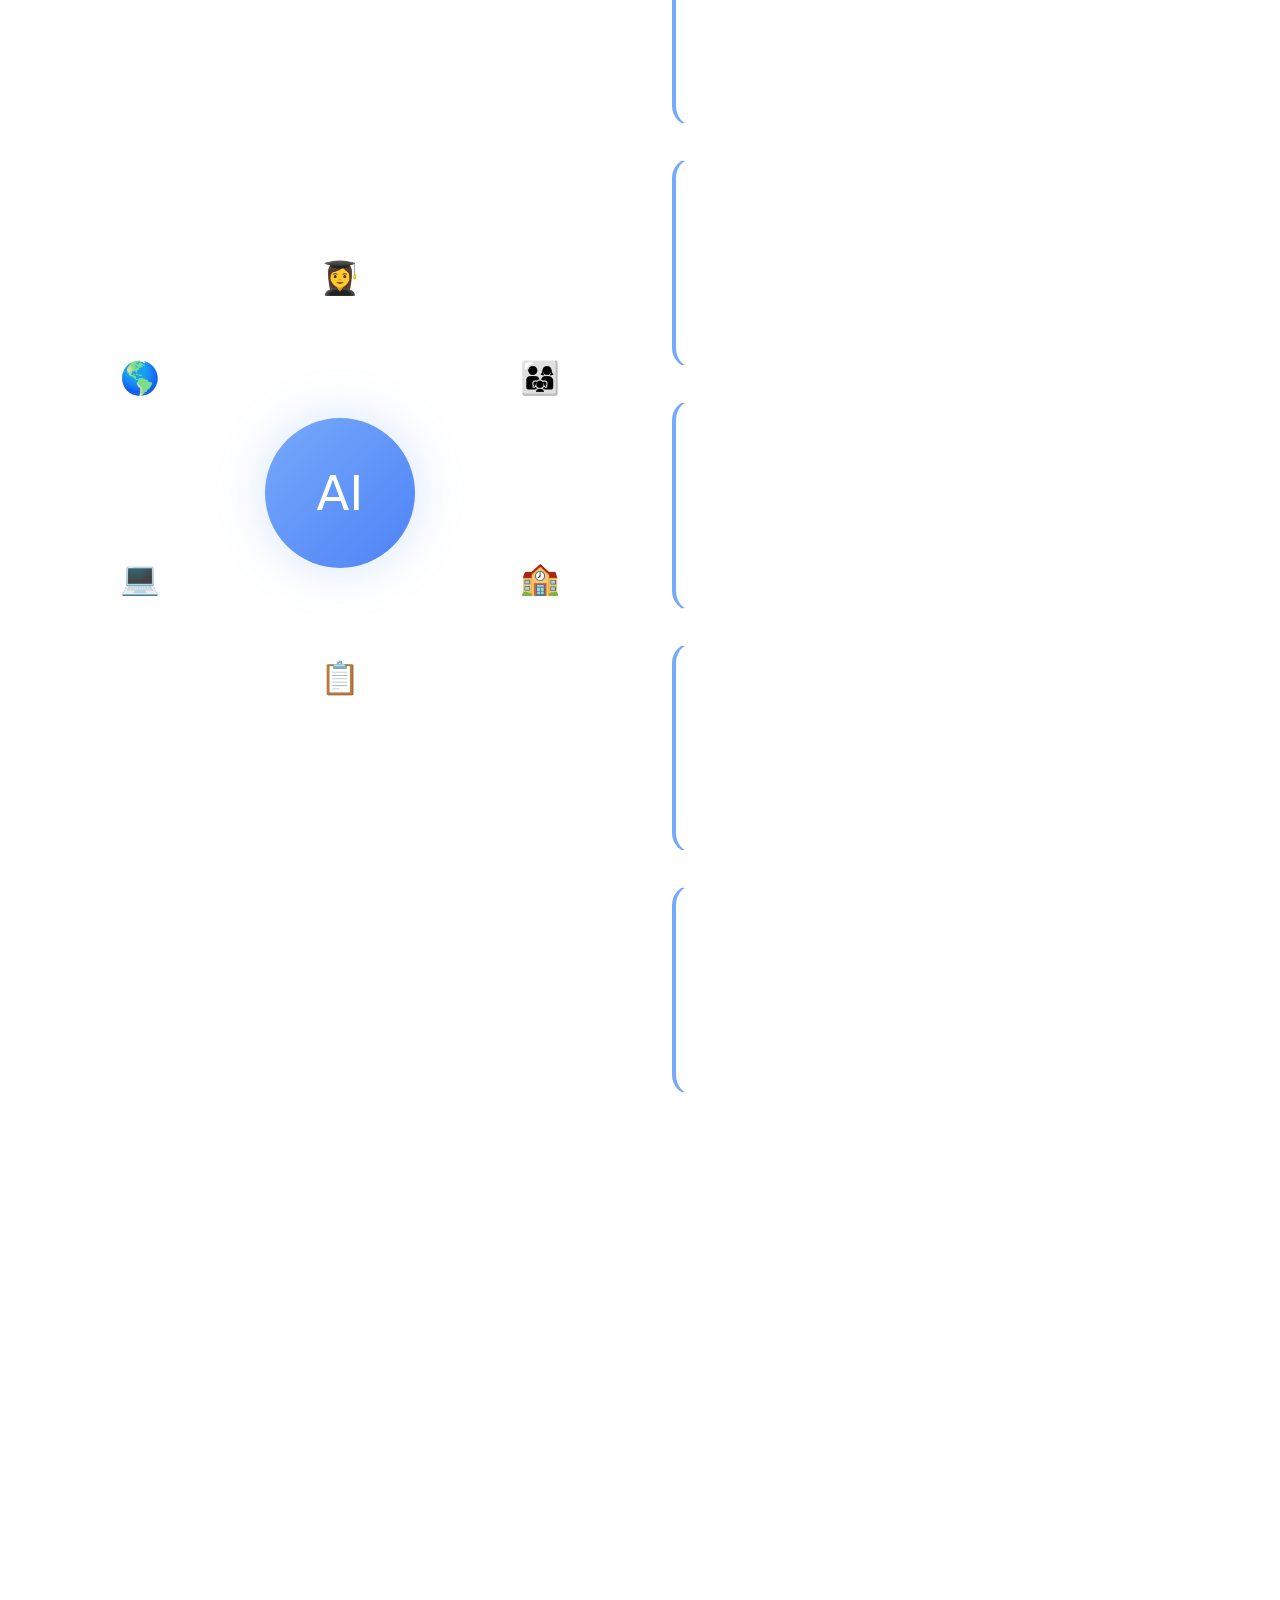
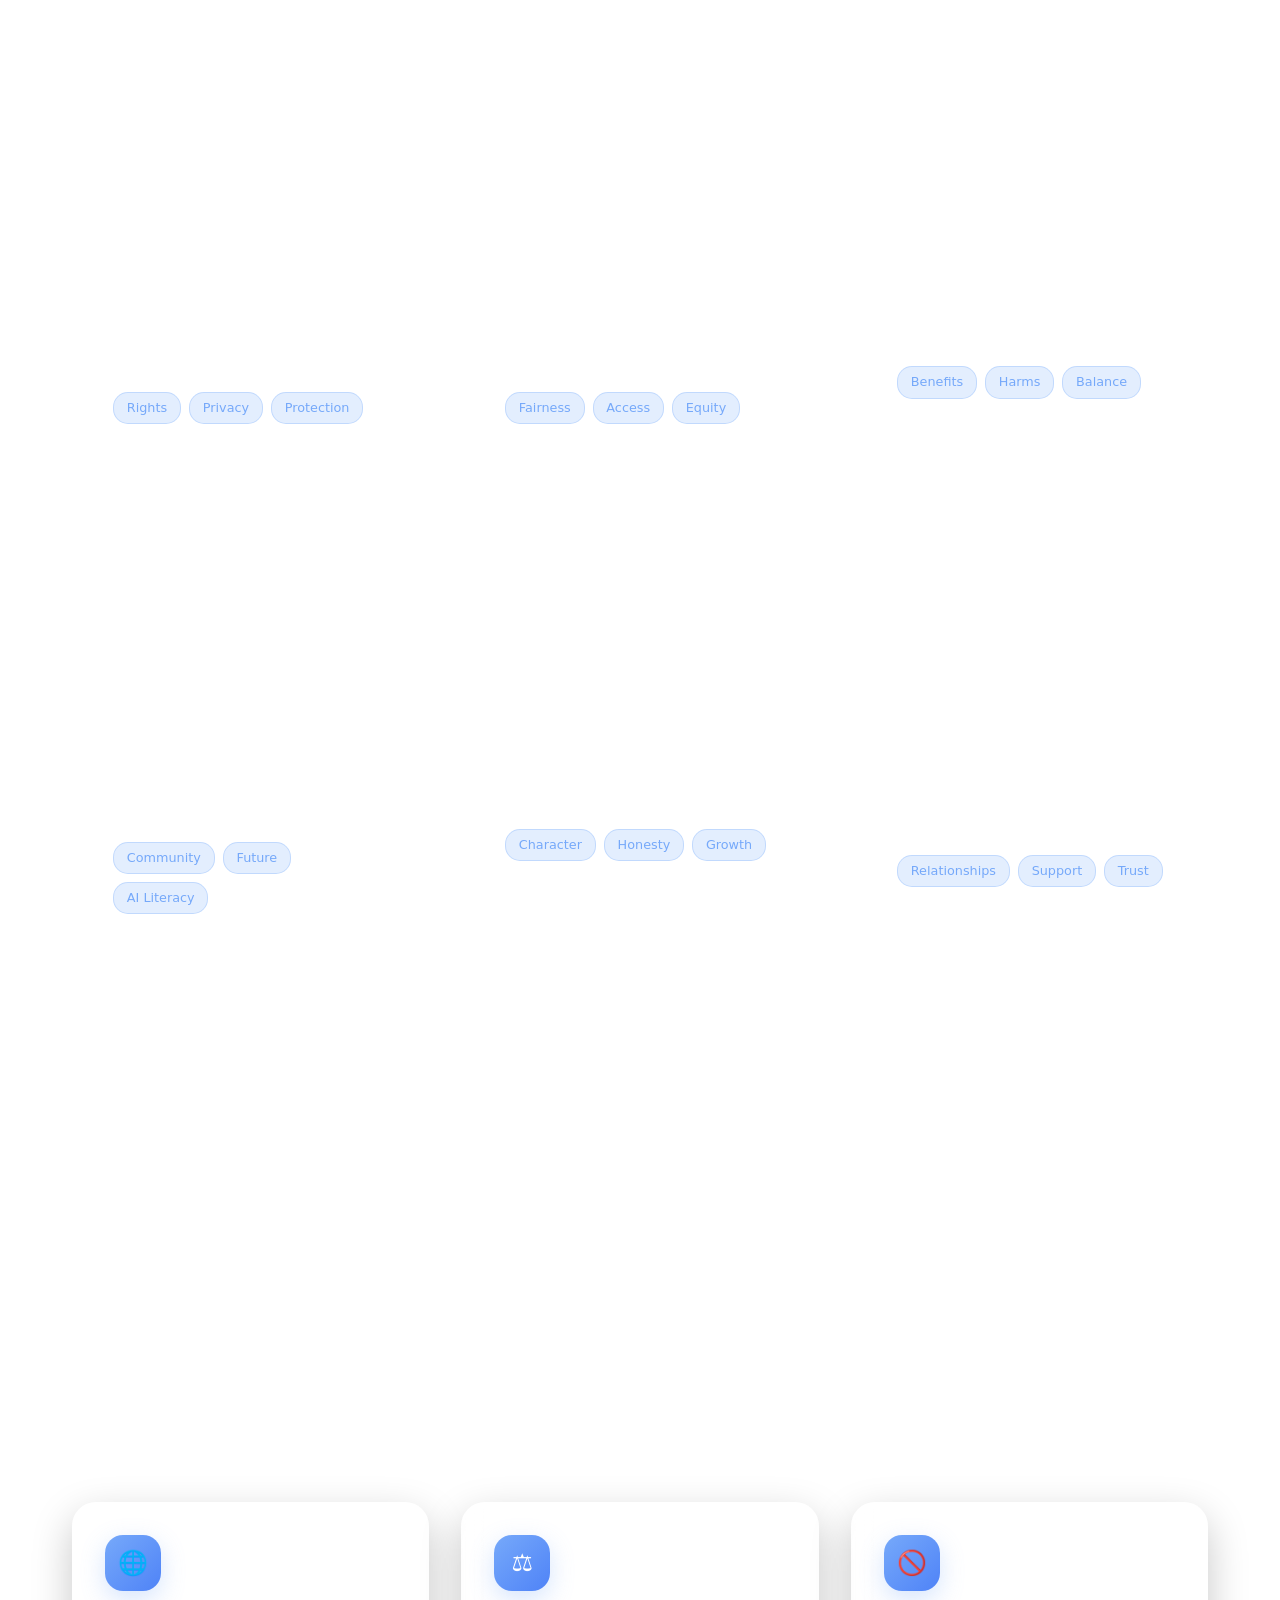
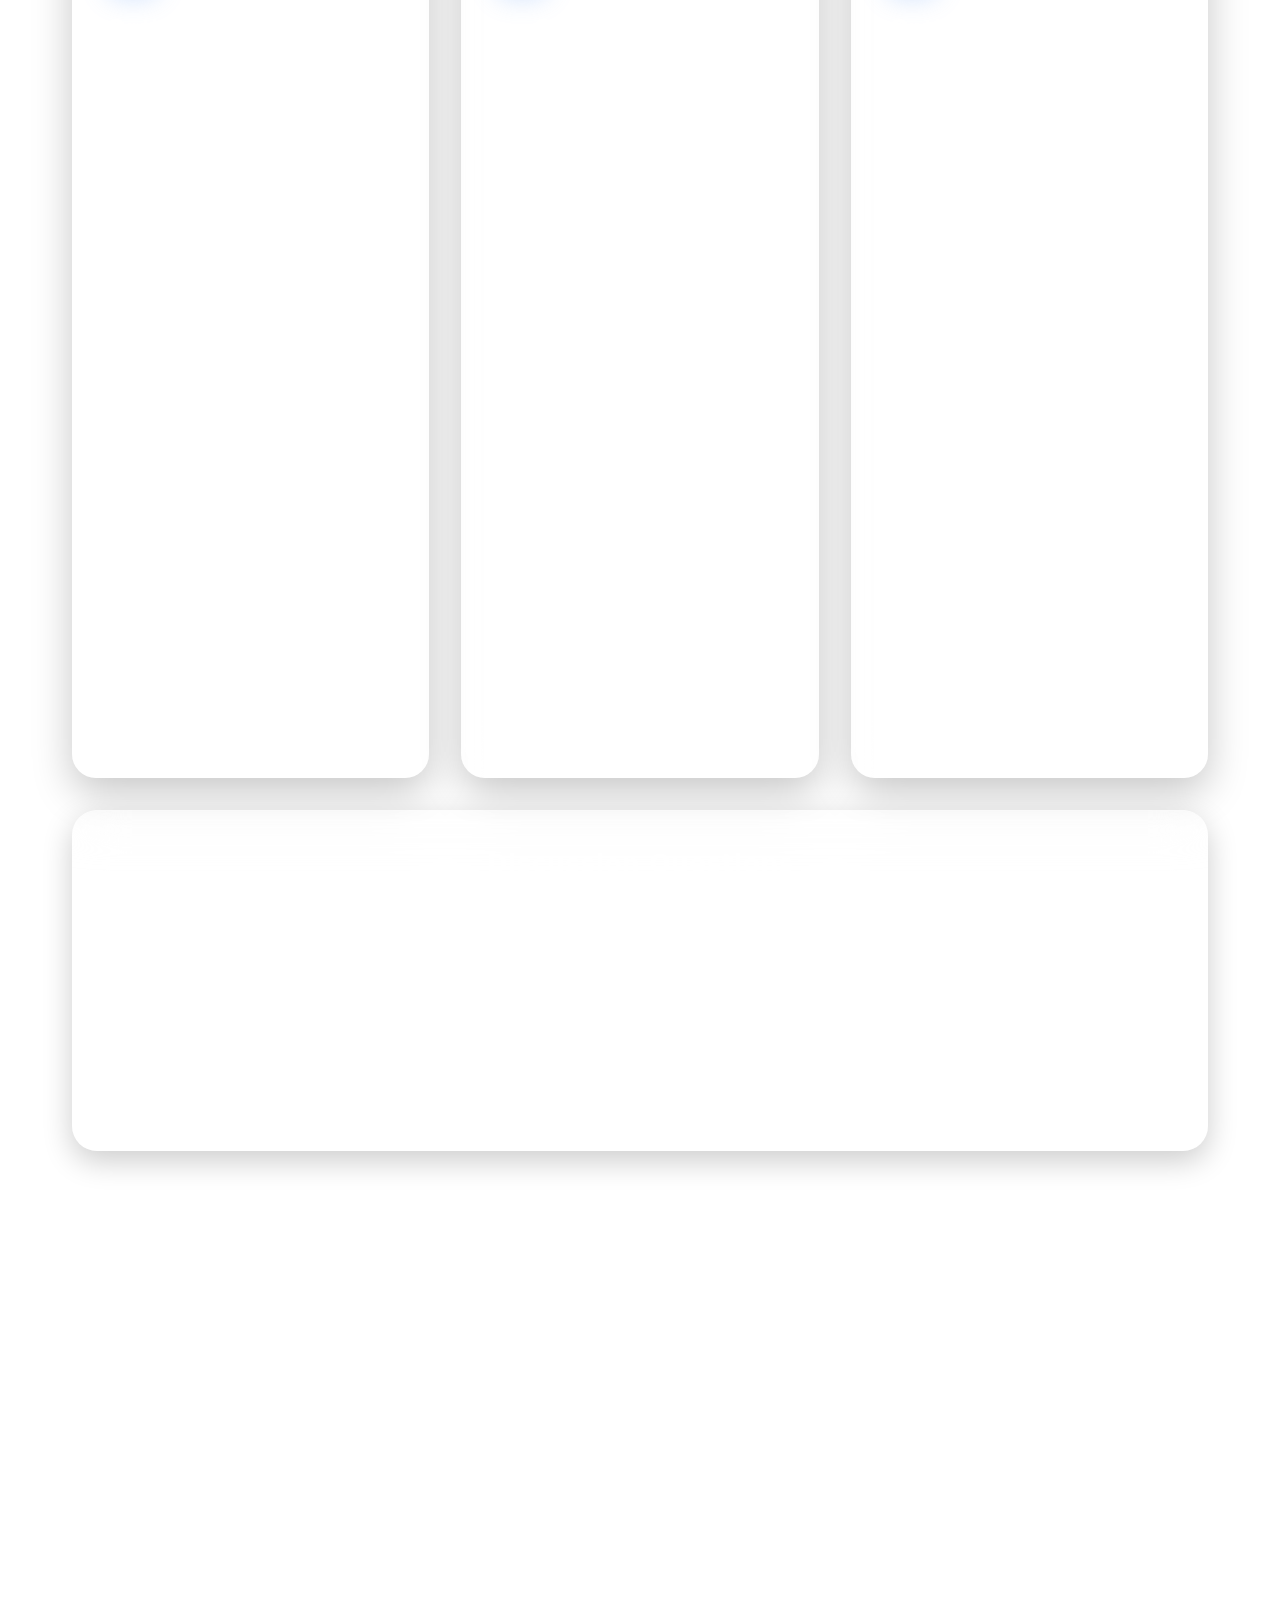
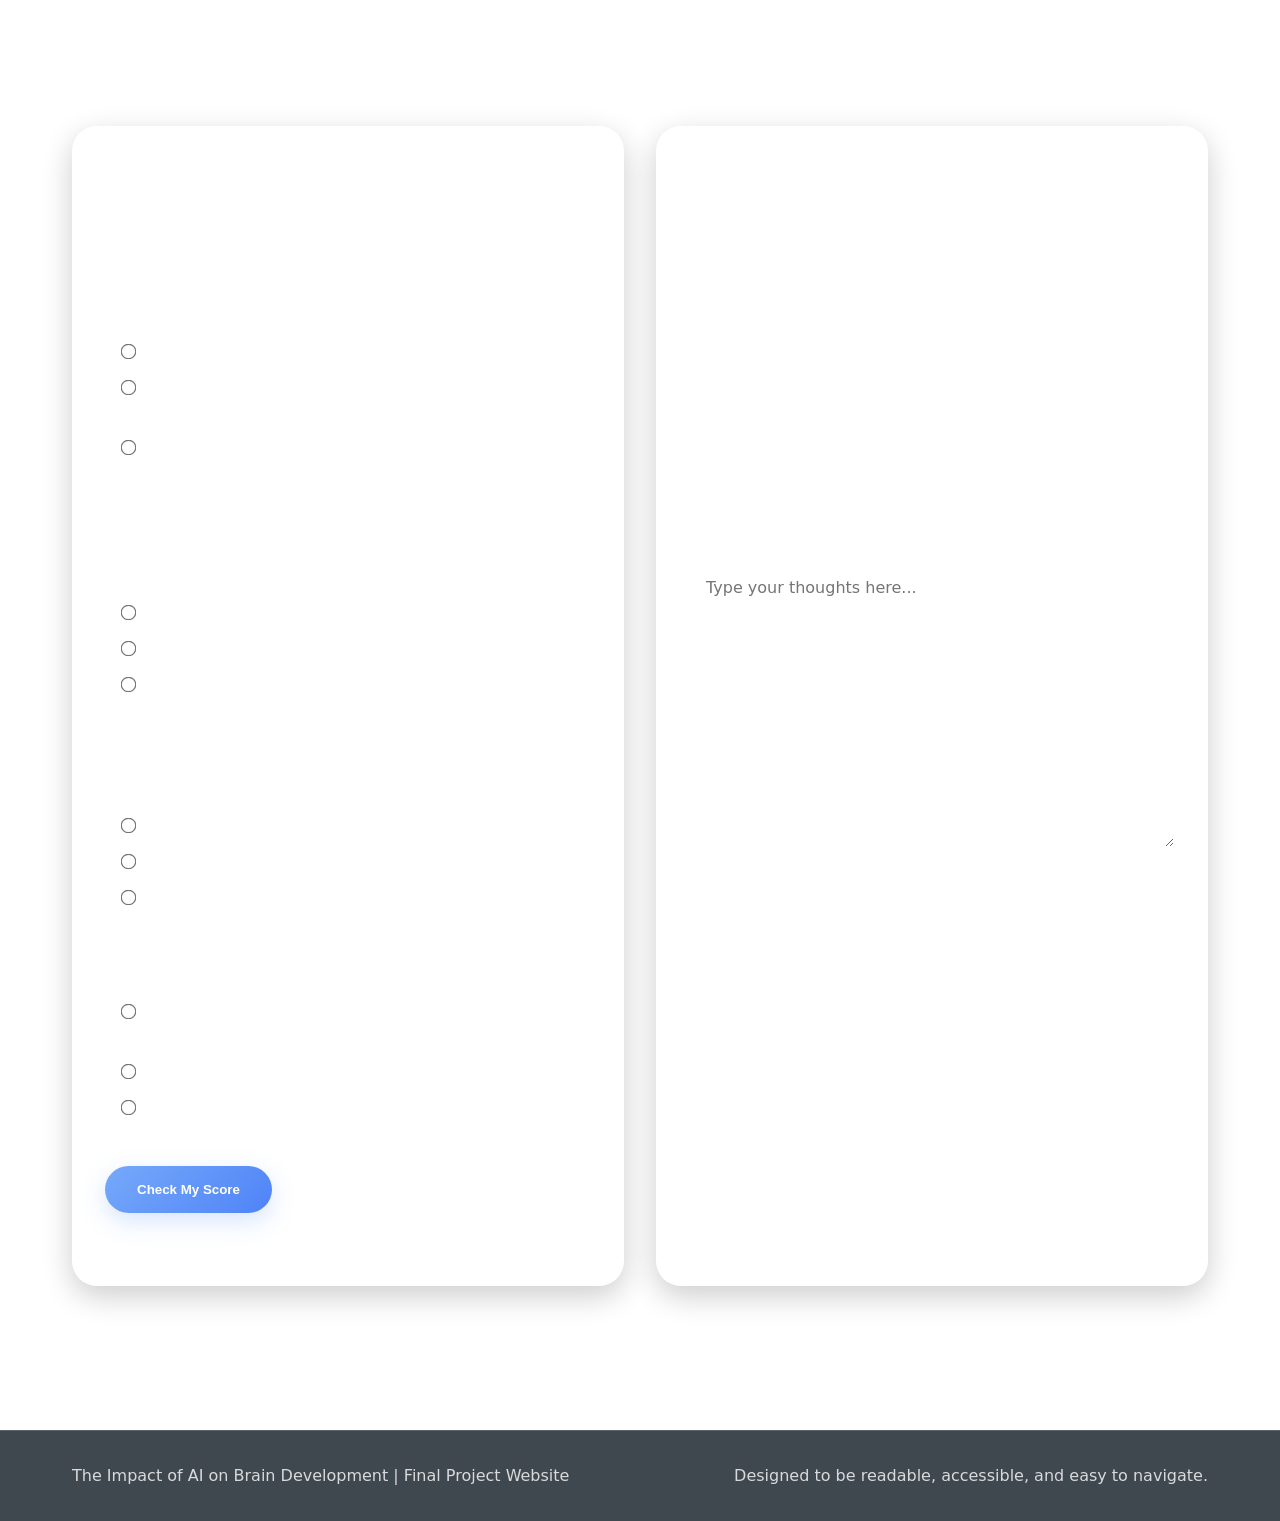
==== commit 39fdaa99: "Update index (7).html Added some under UNICEF" ====
--- a/index (7).html
+++ b/index (7).html
@@ -209,9 +209,10 @@
                     <article class="about-card">
                         <h4>UNICEF</h4>
                         <p>
-                            UNICEF helped us think about both the positives and negatives of generative AI for children.
-                            The benefits include personalized learning, creativity, accessibility, and possible healthcare support.
-                            The risks include explicit content, misinformation, sextortion, privacy issues, and unequal access.
+                            In a study from UNICEF, children were found to use AI at almost double the rate of their parents.
+                            The benefits of widespread, early access to AI may include personalized learning, improved creativity, better accessibility, and possible healthcare support.
+                            However, the risks are great, including unmonitored access to explicit content, misinformation, sextortion, privacy issues, and unequal access. UNICEF argues
+                            policy decisions must be made in order to best support and monitor children AI usage going forward.
                         </p>
                         <p>
                             <a href="https://www.unicef.org/innocenti/generative-ai-risks-and-opportunities-children" target="_blank" rel="noopener noreferrer">
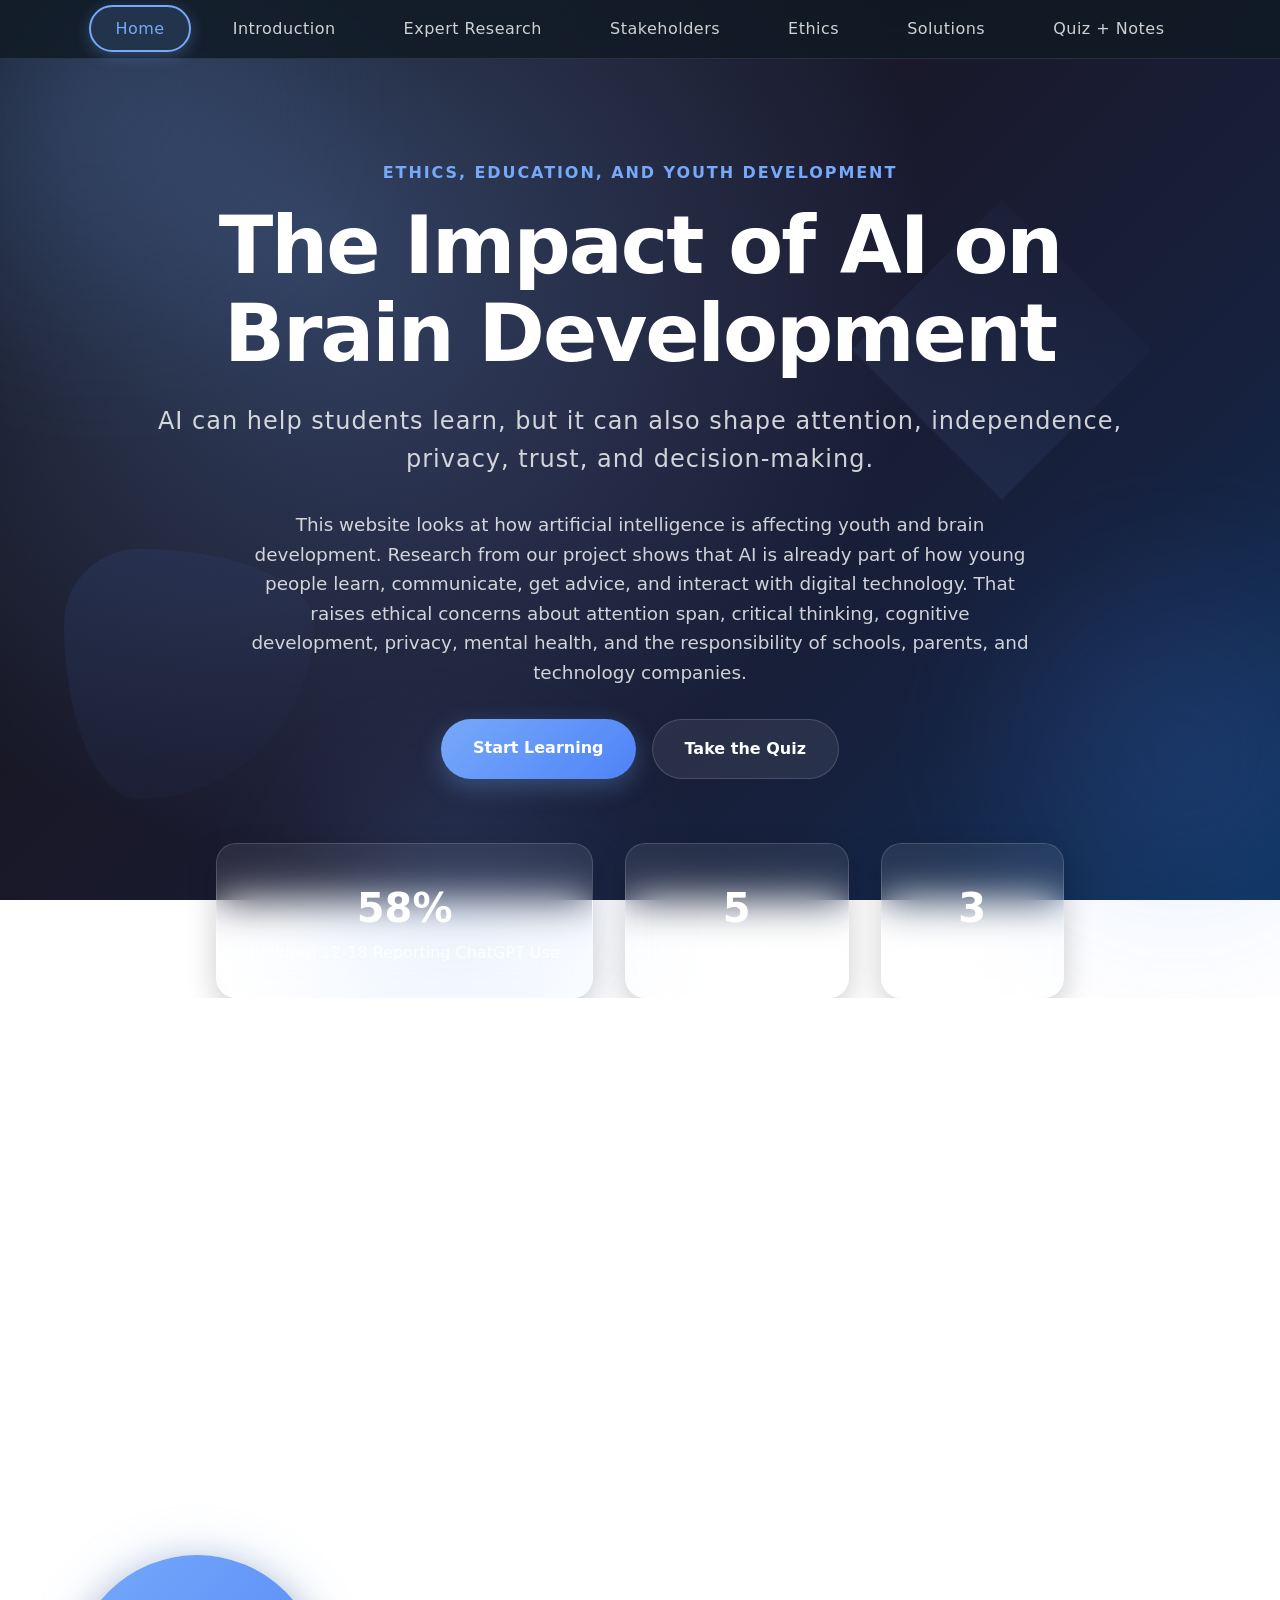
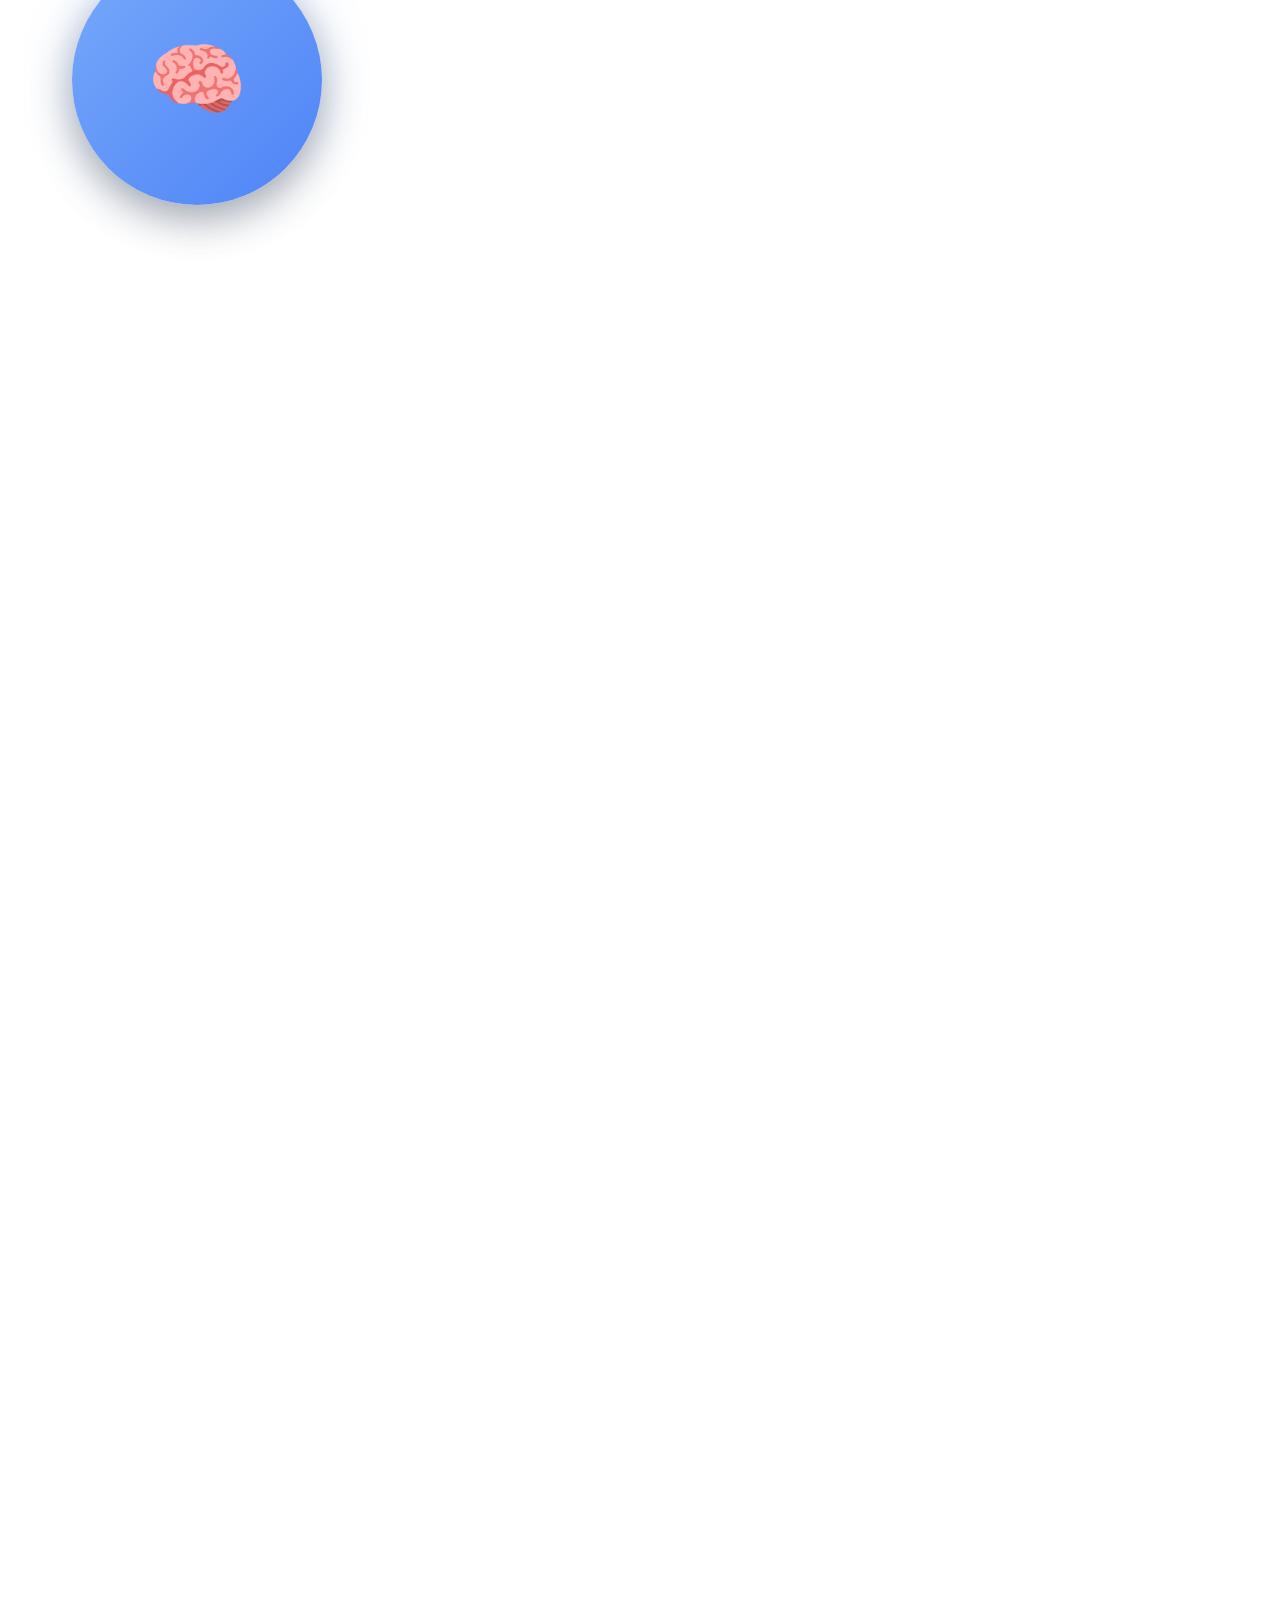
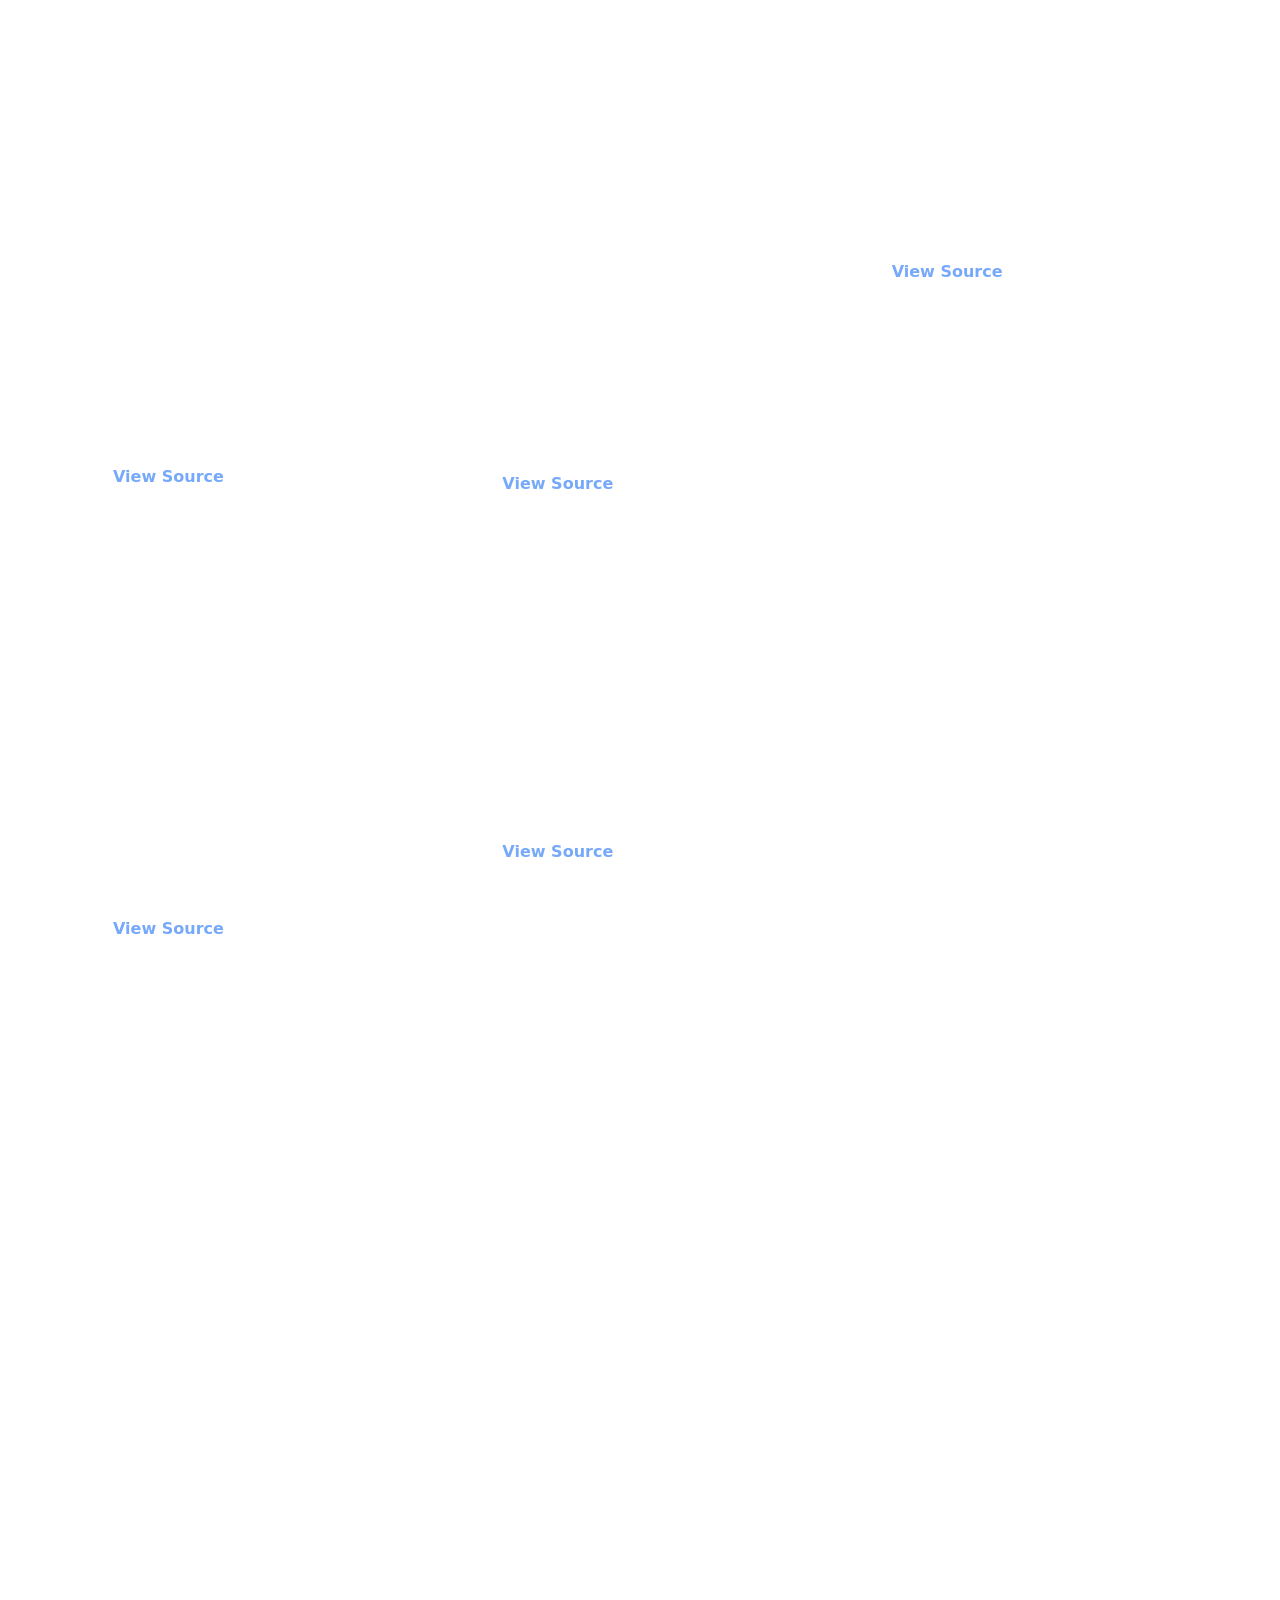
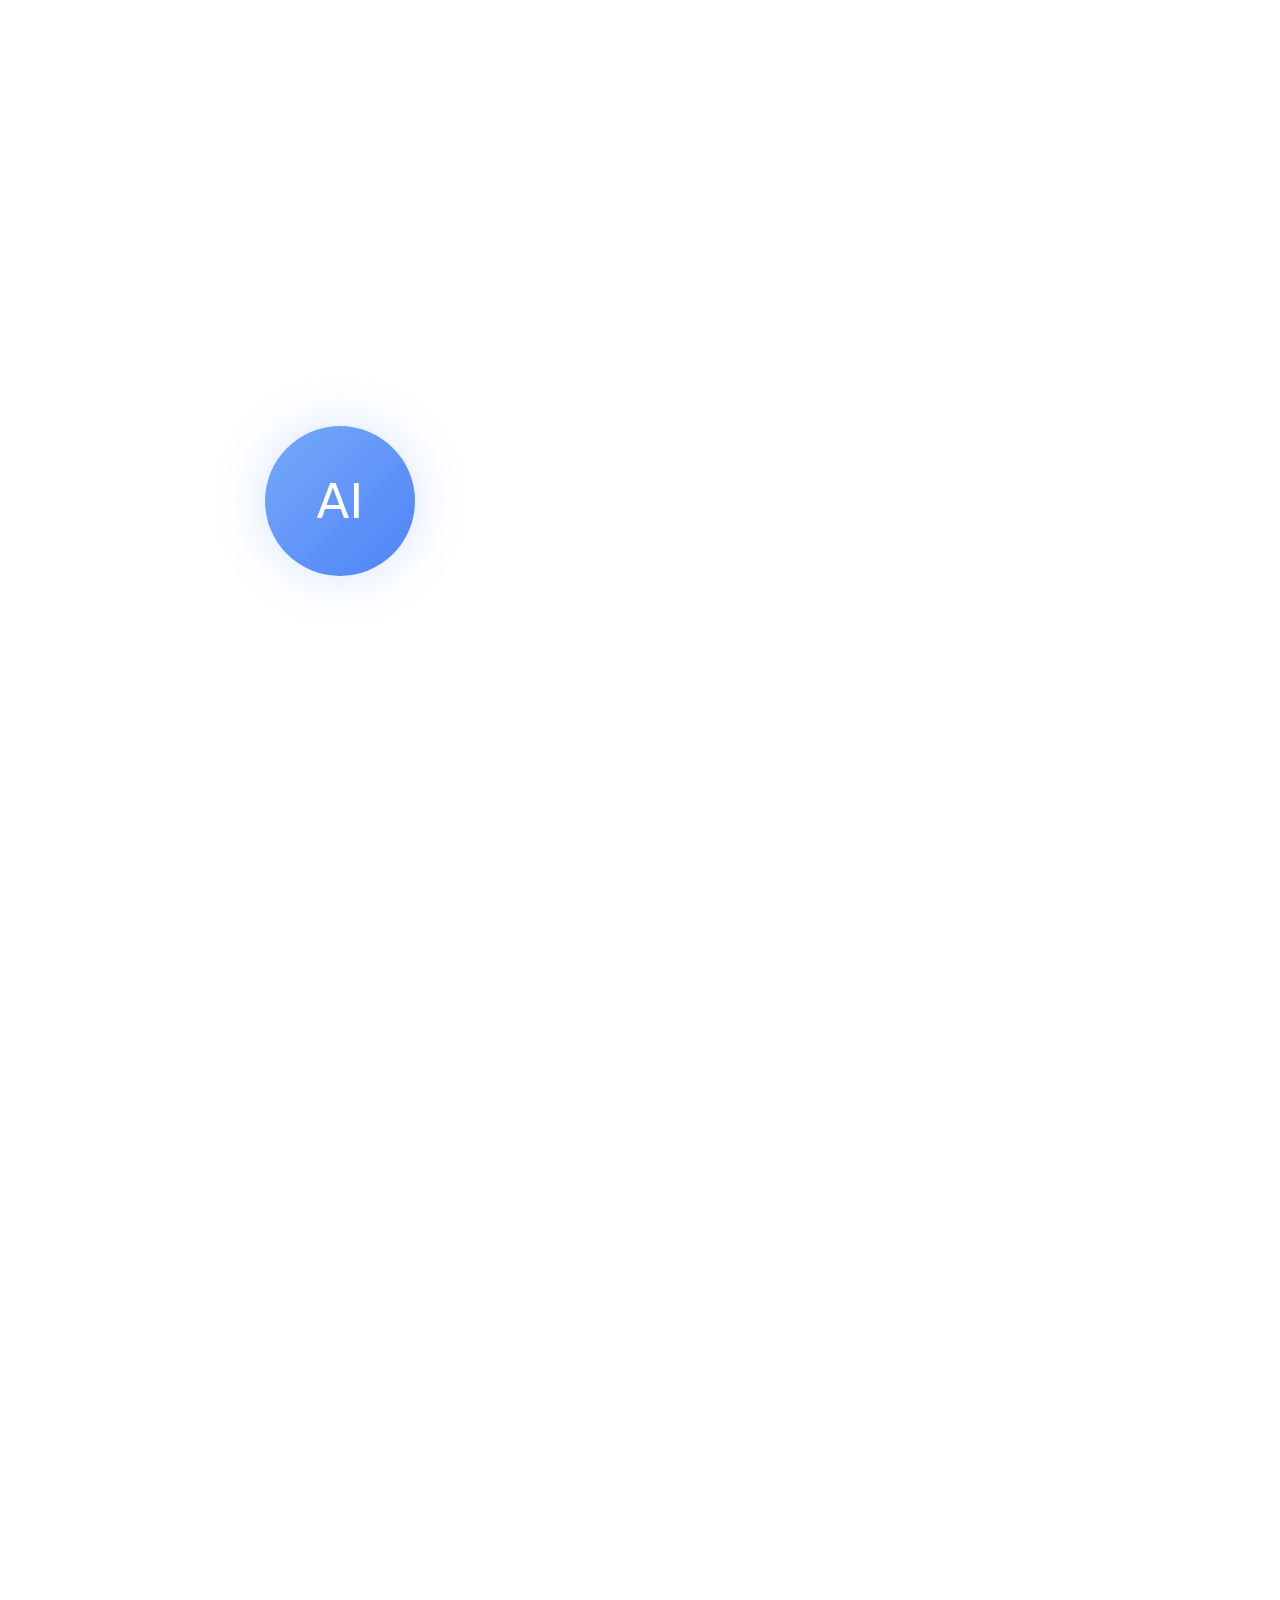
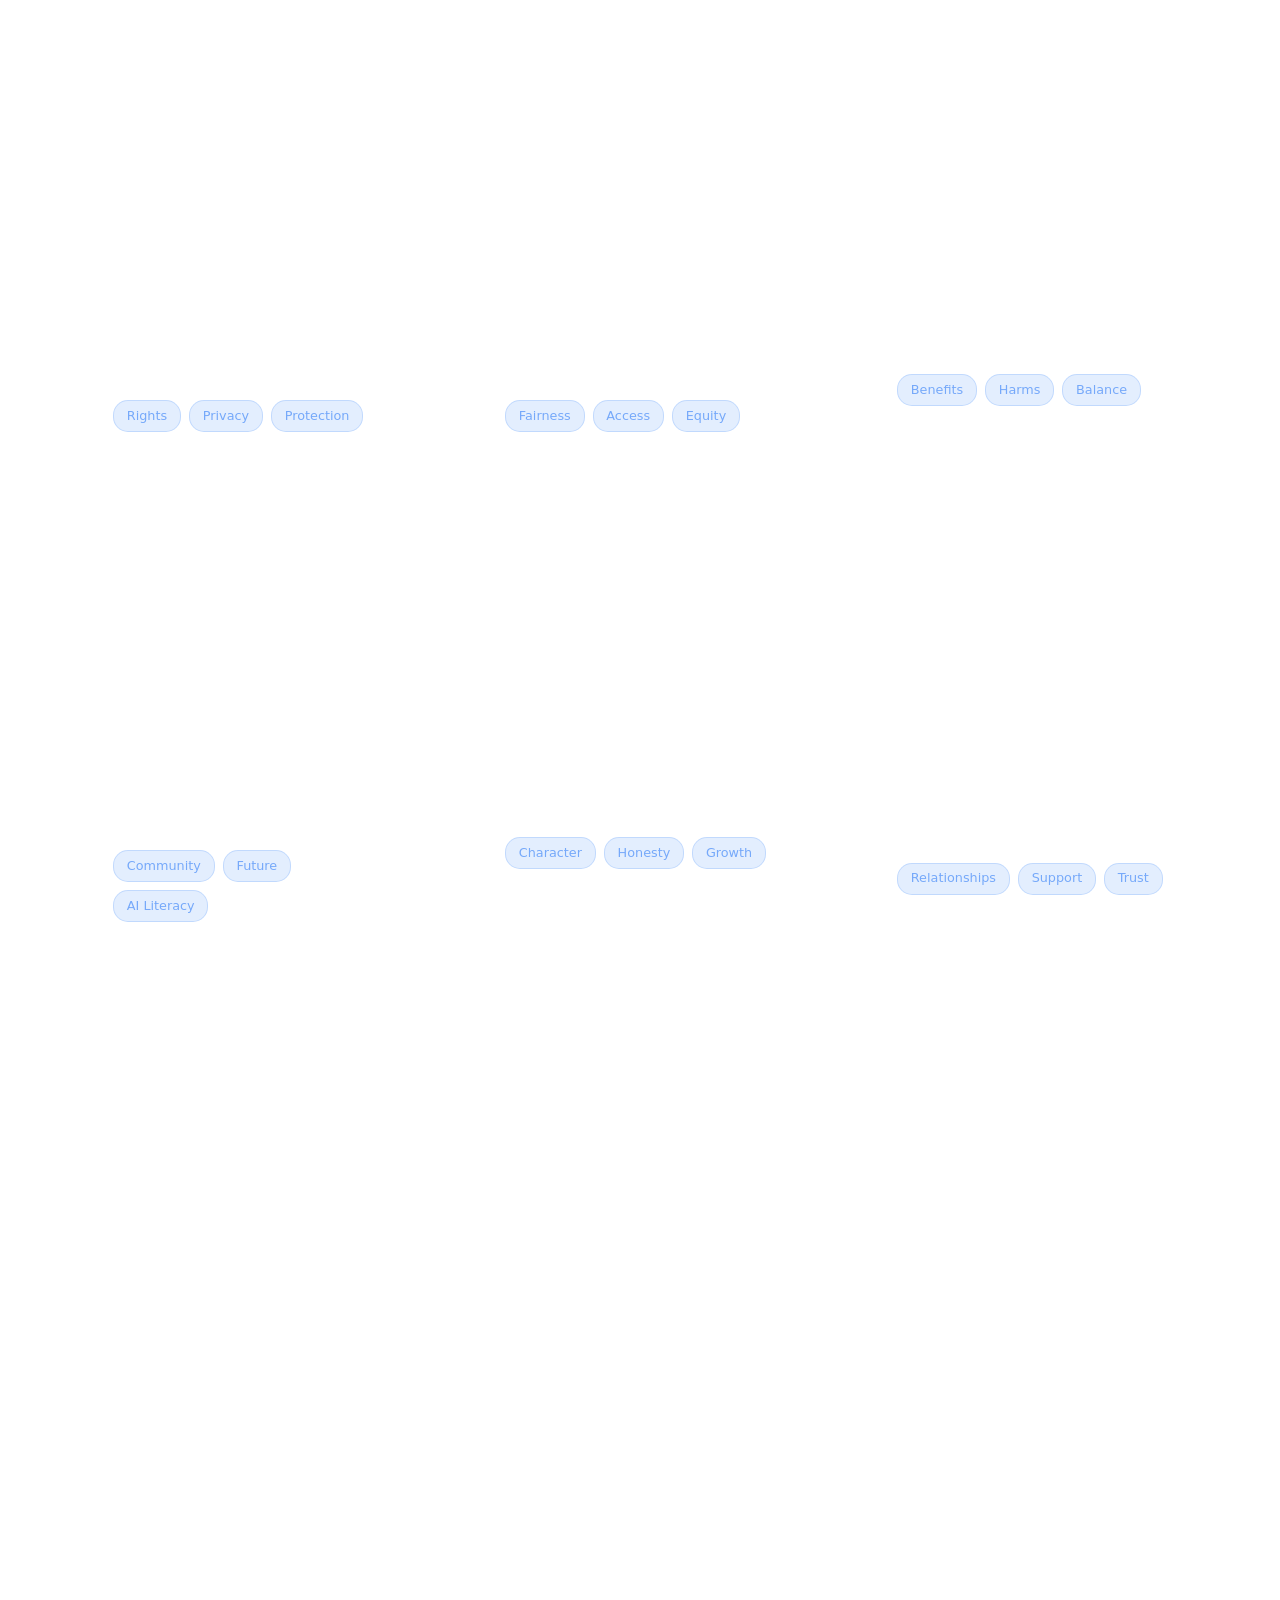
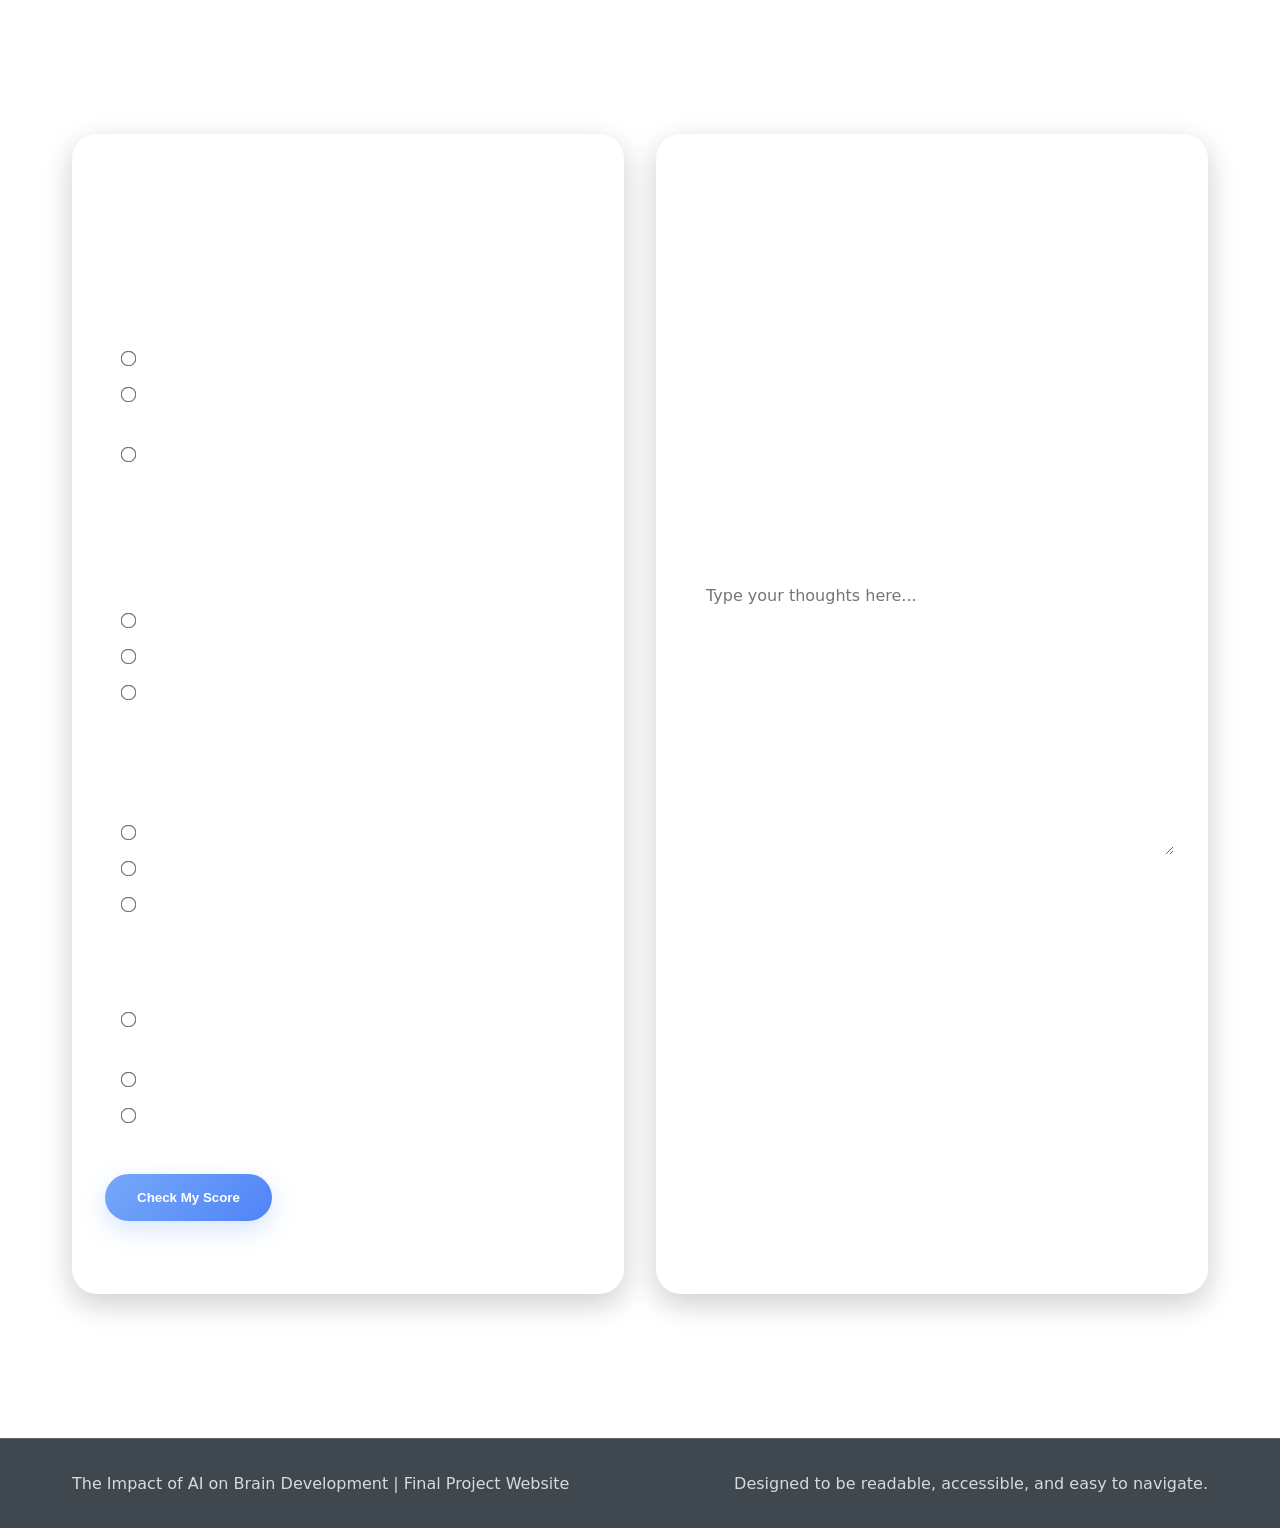
==== commit d45be9d4: "Update index (7).html" ====
--- a/index (7).html
+++ b/index (7).html
@@ -224,8 +224,10 @@
                     <article class="about-card">
                         <h4>Harvard Interview with Ying Xu</h4>
                         <p>
-                            This research helped us think about child trust and AI literacy. It raised the concern that children may trust
-                            robots and adults in similar ways, which means young people need to be taught how to question AI output.
+                            Ying Xu implores policy-makers to think about child trust and AI literacy. It raised the concern that children may trust
+                            robots and adults in similar ways, which means young people need to be taught how to question AI output. To address this, she believe
+                            that children should be shown the misinformation and the shortcomings of the AI. While she thinks AI is important, she also thinks feelings
+                            of distrust towards AI output is crucial in proper utilization going forward.
                         </p>
                         <p>
                             <a href="https://www.gse.harvard.edu/ideas/edcast/24/10/impact-ai-childrens-development" target="_blank" rel="noopener noreferrer">
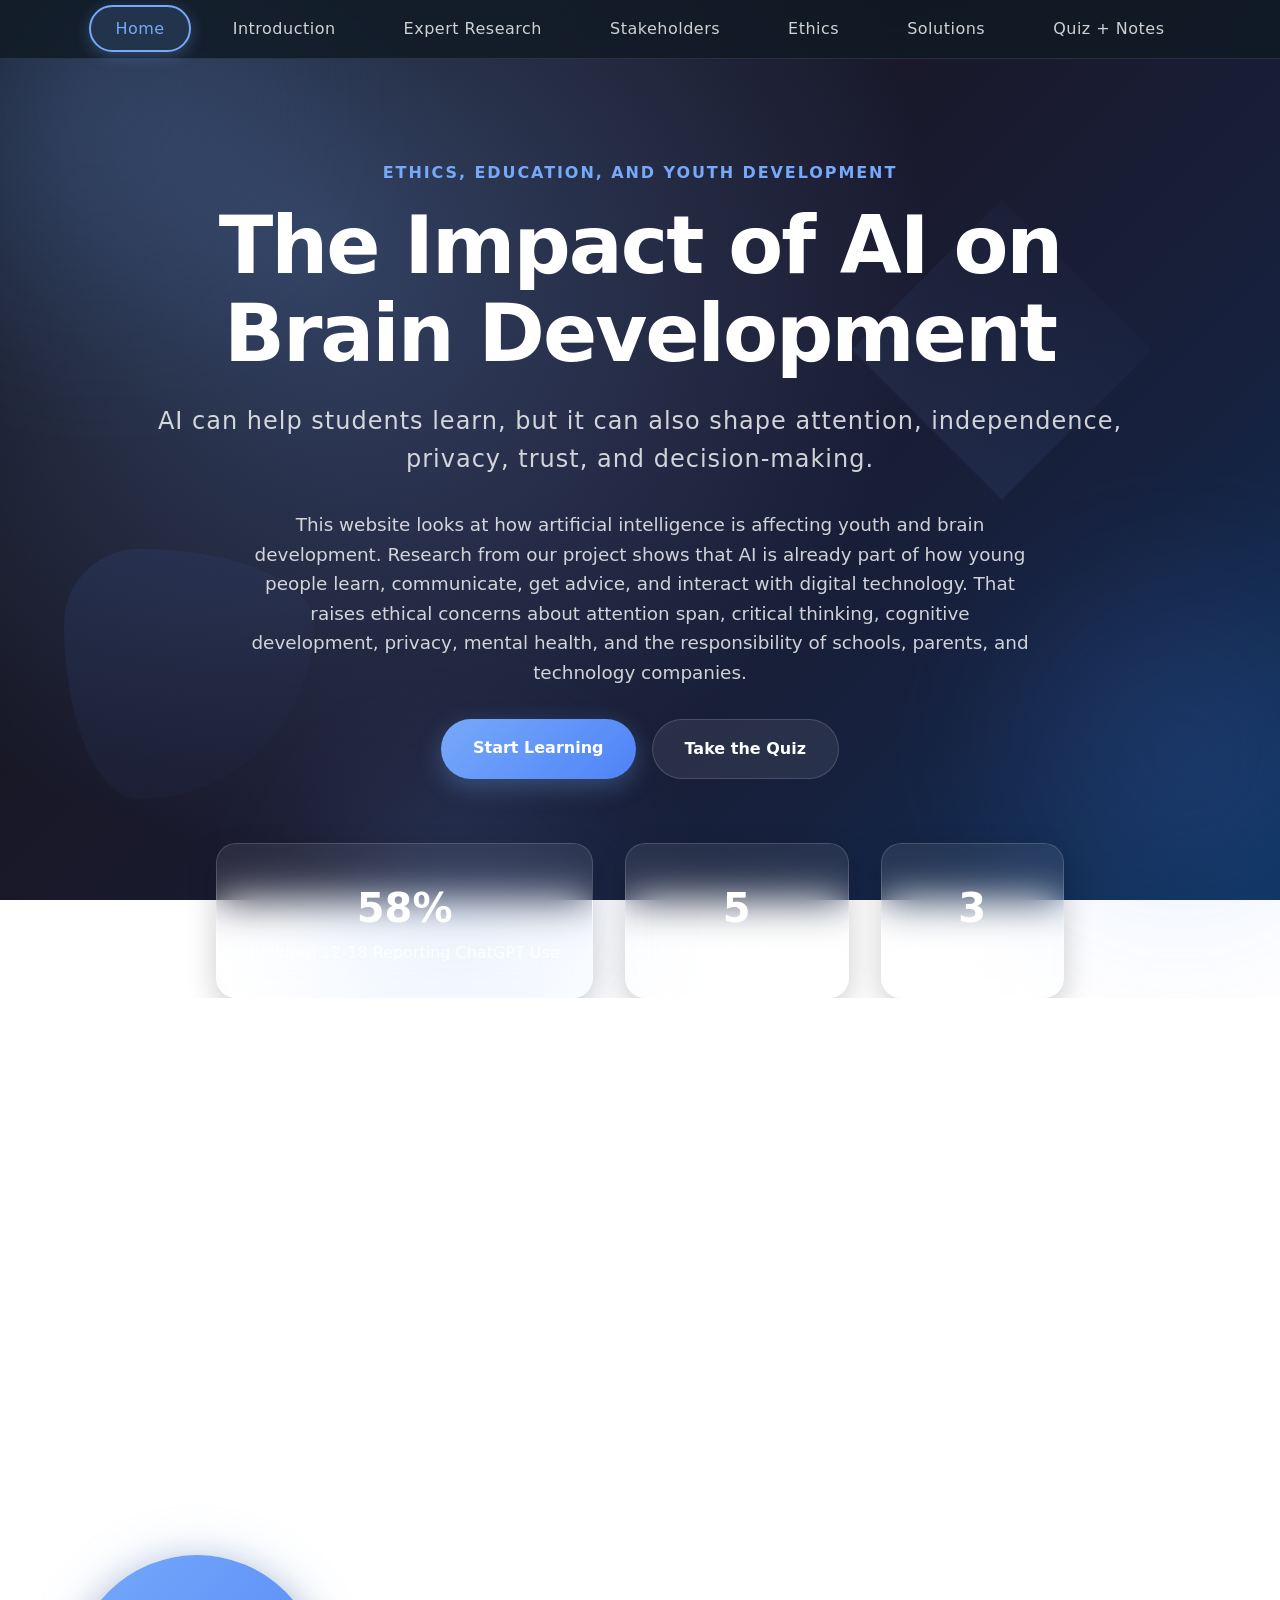
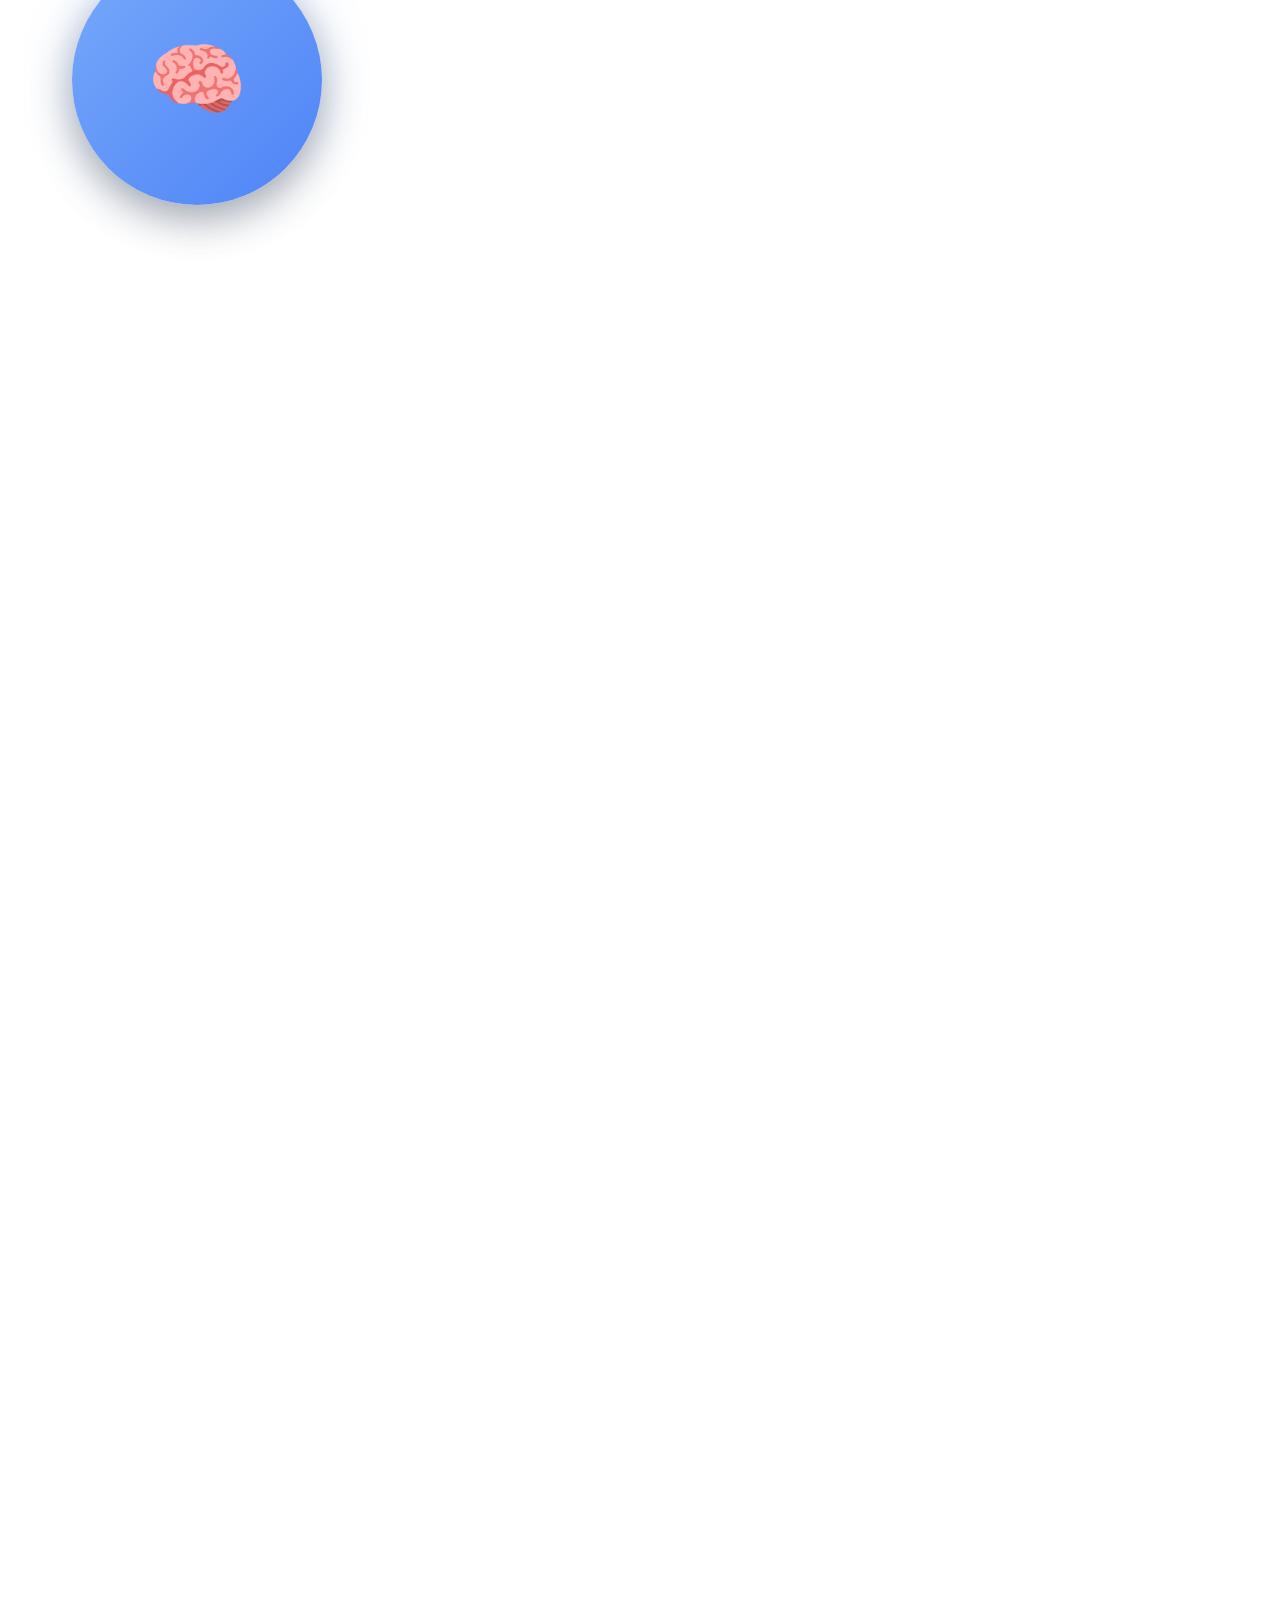
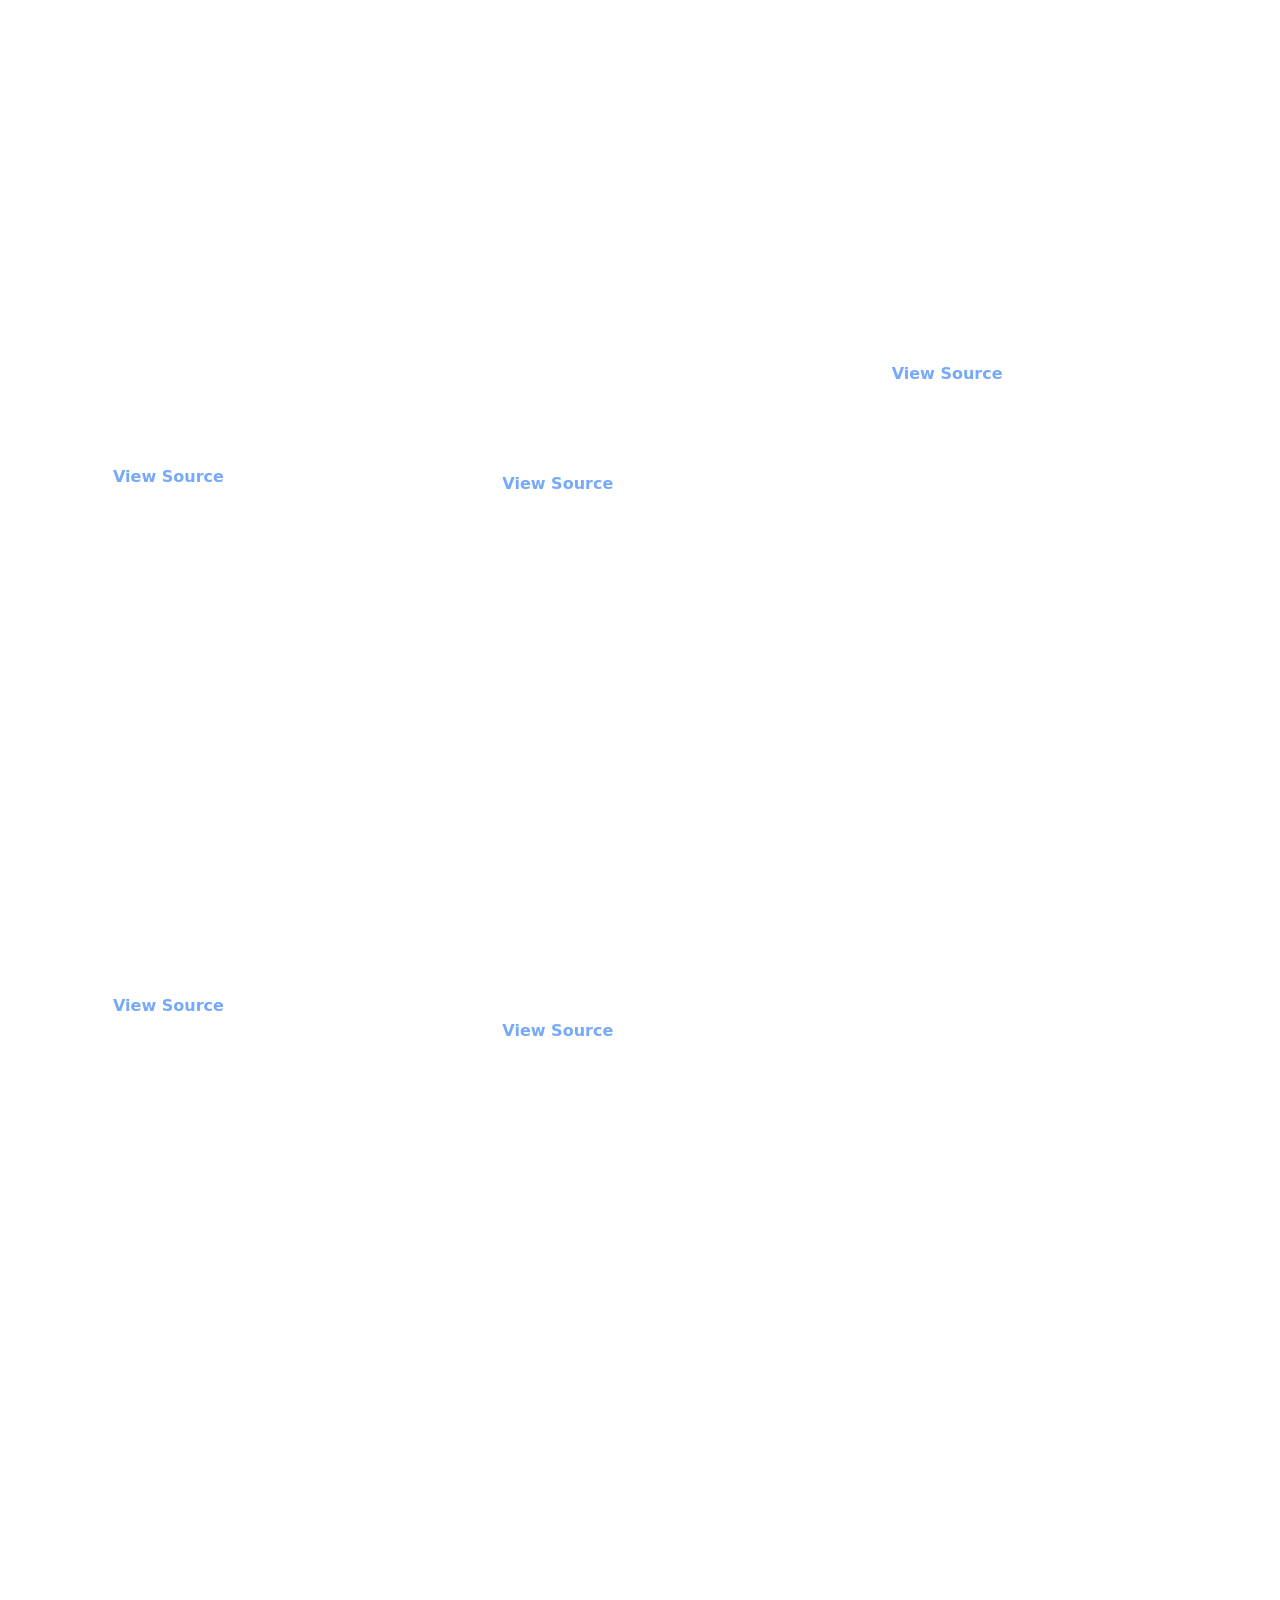
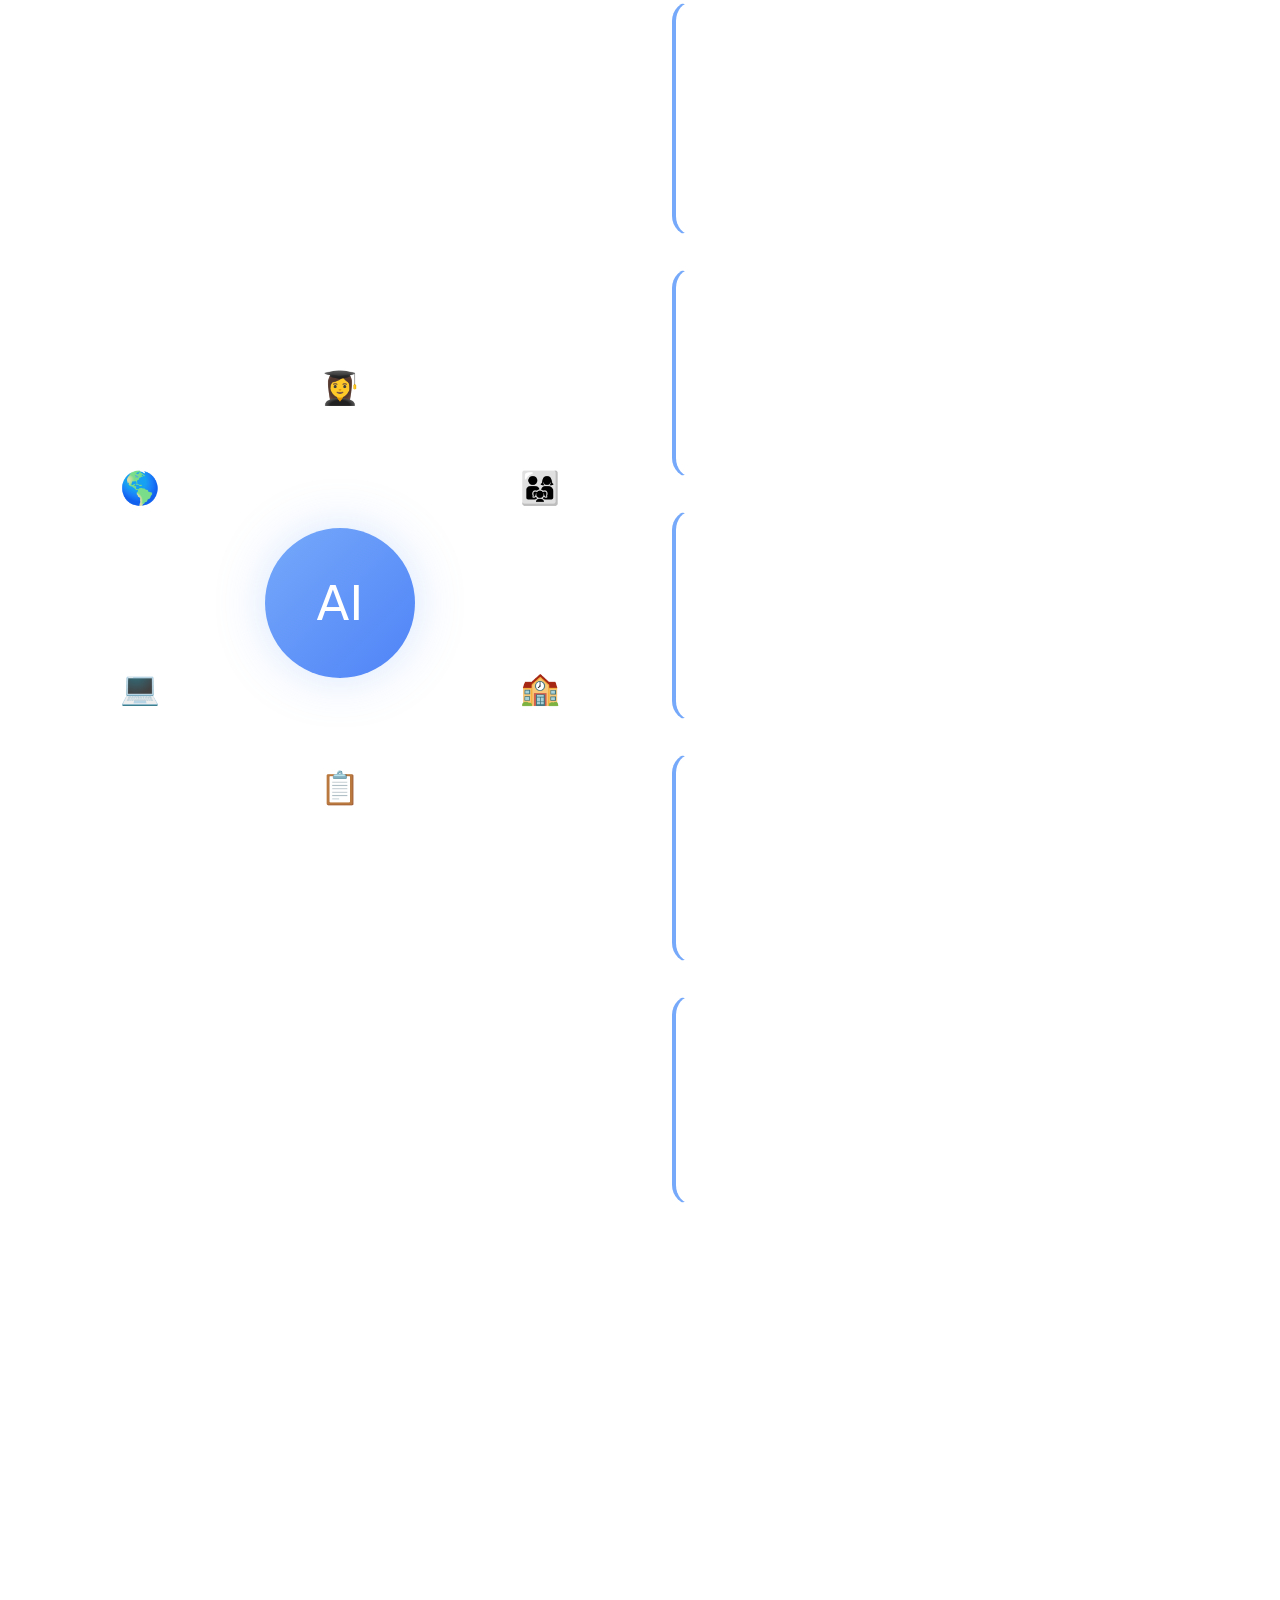
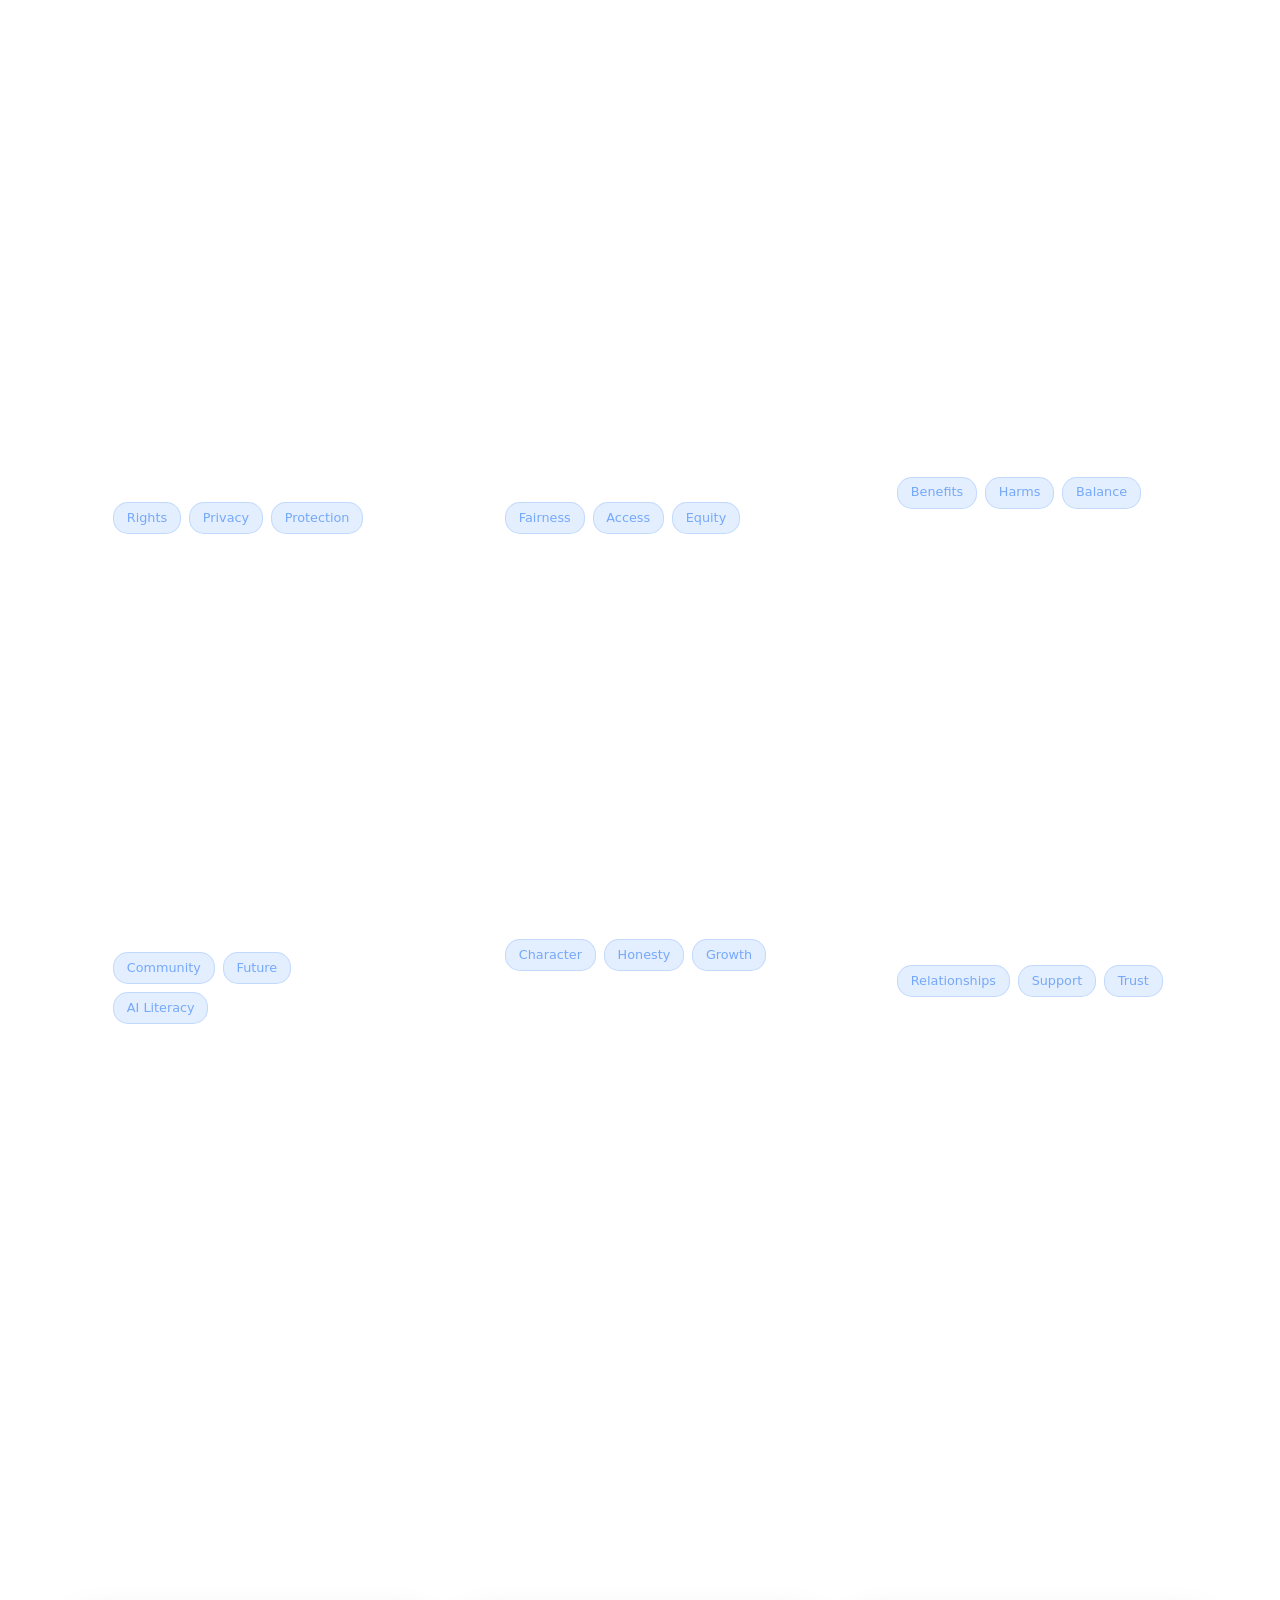
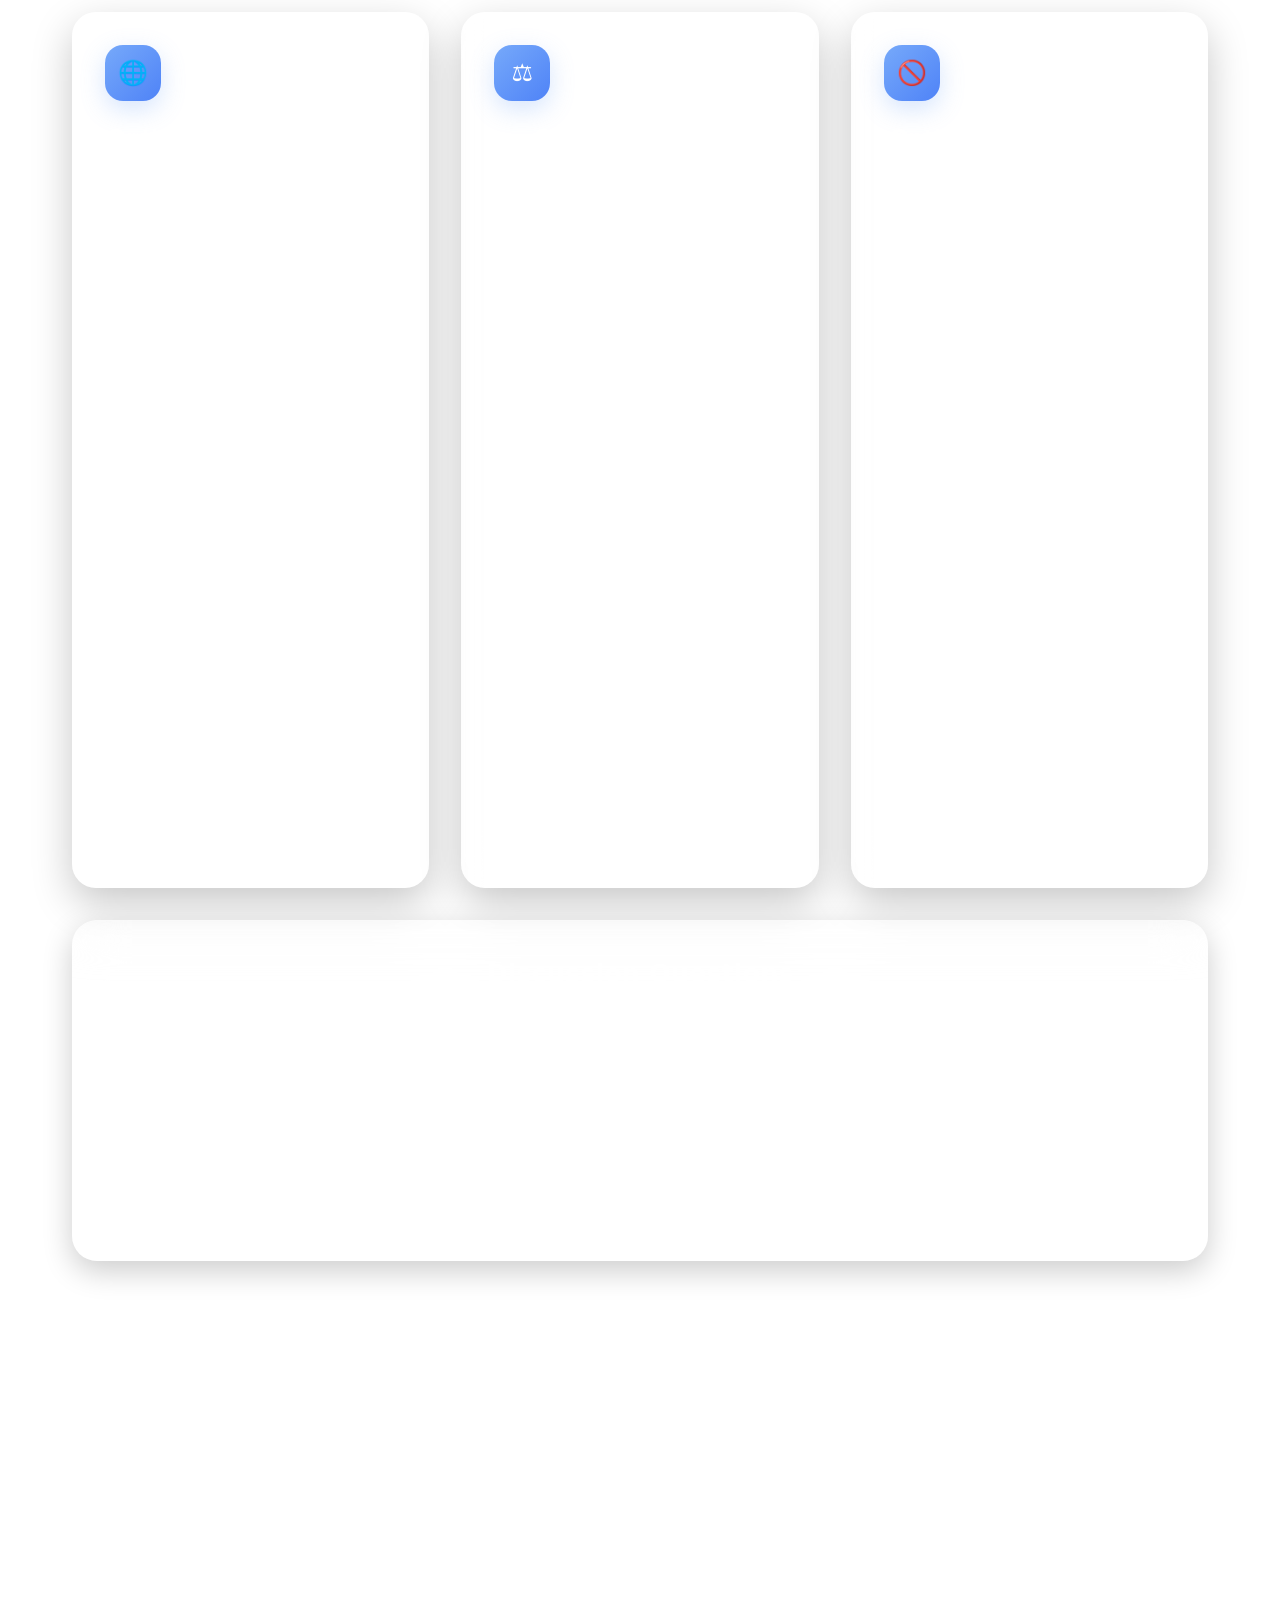
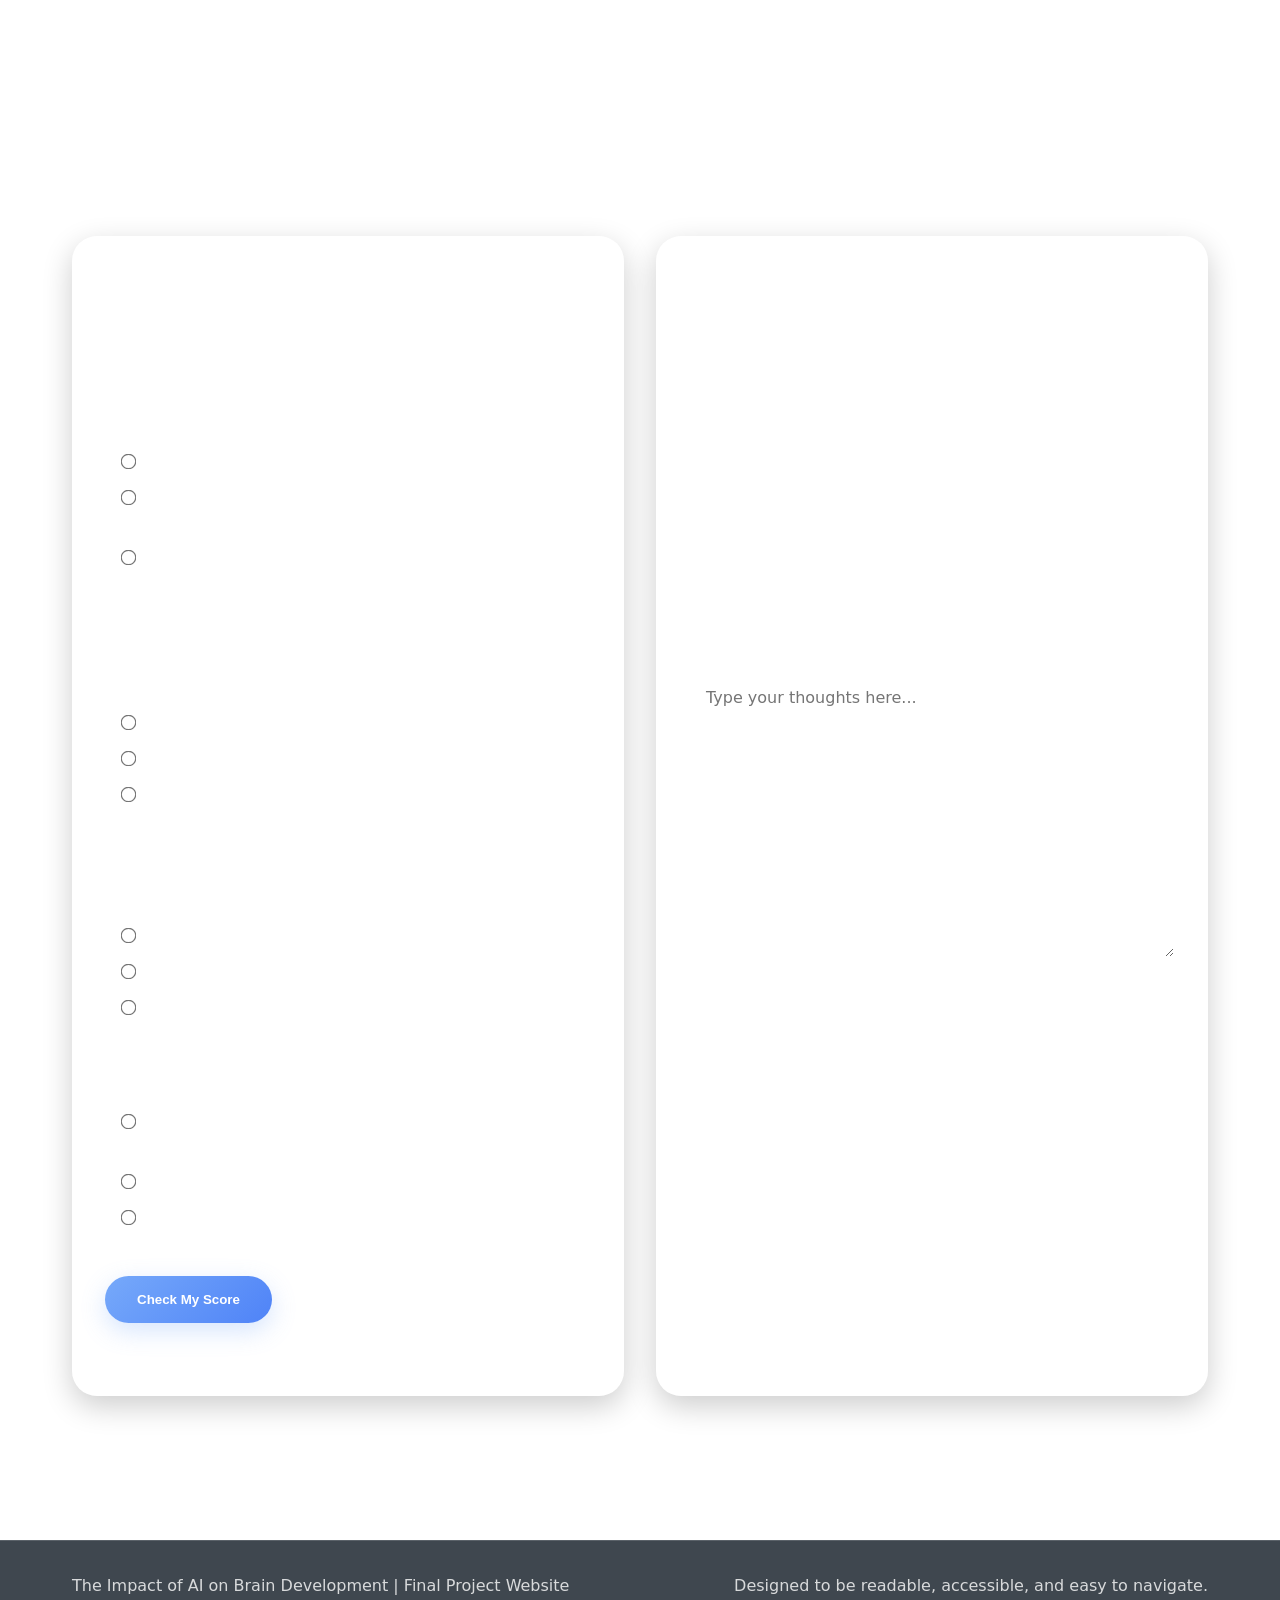
==== commit dcb9b181: "ADDED MORE INFORMATION" ====
--- a/index (7).html
+++ b/index (7).html
@@ -239,9 +239,9 @@
                     <article class="about-card">
                         <h4>School of Public Health</h4>
                         <p>
-                            This source focused on adolescents and young adults using chatbots for mental health advice.
-                            The issue is not that every interaction is harmful, but that AI advice can be risky when it replaces support
-                            from trained professionals or trusted humans.
+                            The School of Public Health found that 93% of people believe that AI mental health help is always helpful. 
+                            With that said, the issue is not that every interaction is harmful, but that AI advice can be risky when it replaces support
+                            from trained professionals or trusted humans. In fact, OpenAI is currently facing multiple lawsuits for leading children to suicide or delusion.
                         </p>
                         <p>
                             <a href="https://sph.brown.edu/news/2025-11-18/teens-ai-chatbots" target="_blank" rel="noopener noreferrer">
@@ -253,9 +253,9 @@
                     <article class="about-card">
                         <h4>Public Medical Central</h4>
                         <p>
-                            This source helped us organize AI's effects into areas like health information, cognition, mental health,
-                            social connection, and nutrition education. It showed that AI can support learning and access, but it can also
-                            increase bias, cognitive offloading, inaccurate advice, and unhealthy dependence.
+                            PMC discusses the potential effects of AI in the realms of Cognition, Mental Health, and Social Connection. It showed that AI can support learning and access, but can also
+                            increase bias, cognitive offloading, inaccurate advice, and unhealthy dependence. This source also recognizes that AI should
+                            not take the place of humans in important positions such as mental health support or therapy.
                         </p>
                         <p>
                             <a href="https://pmc.ncbi.nlm.nih.gov/articles/PMC12621494/" target="_blank" rel="noopener noreferrer">
@@ -267,8 +267,9 @@
                     <article class="about-card">
                         <h4>APA Recommendations</h4>
                         <p>
-                            The APA recommendations helped shape our action options. They support healthy boundaries, age-appropriate defaults,
-                            transparency, human oversight, reduced persuasive design, and AI literacy for young users.
+                            The APA recommendations offers some oversight when creating policy for AI usage. They support healthy boundaries, age-appropriate defaults,
+                            transparency, human oversight, reduced persuasive design, and AI literacy for young users. This means that children should be using AI in a 
+                            wildly different way than adults. AI should be used to further nurture, and not replace conventional societal structures of childhood.
                         </p>
                         <p>
                             <a href="https://www.apa.org/topics/artificial-intelligence-machine-learning/health-advisory-ai-children-teens" target="_blank" rel="noopener noreferrer">
